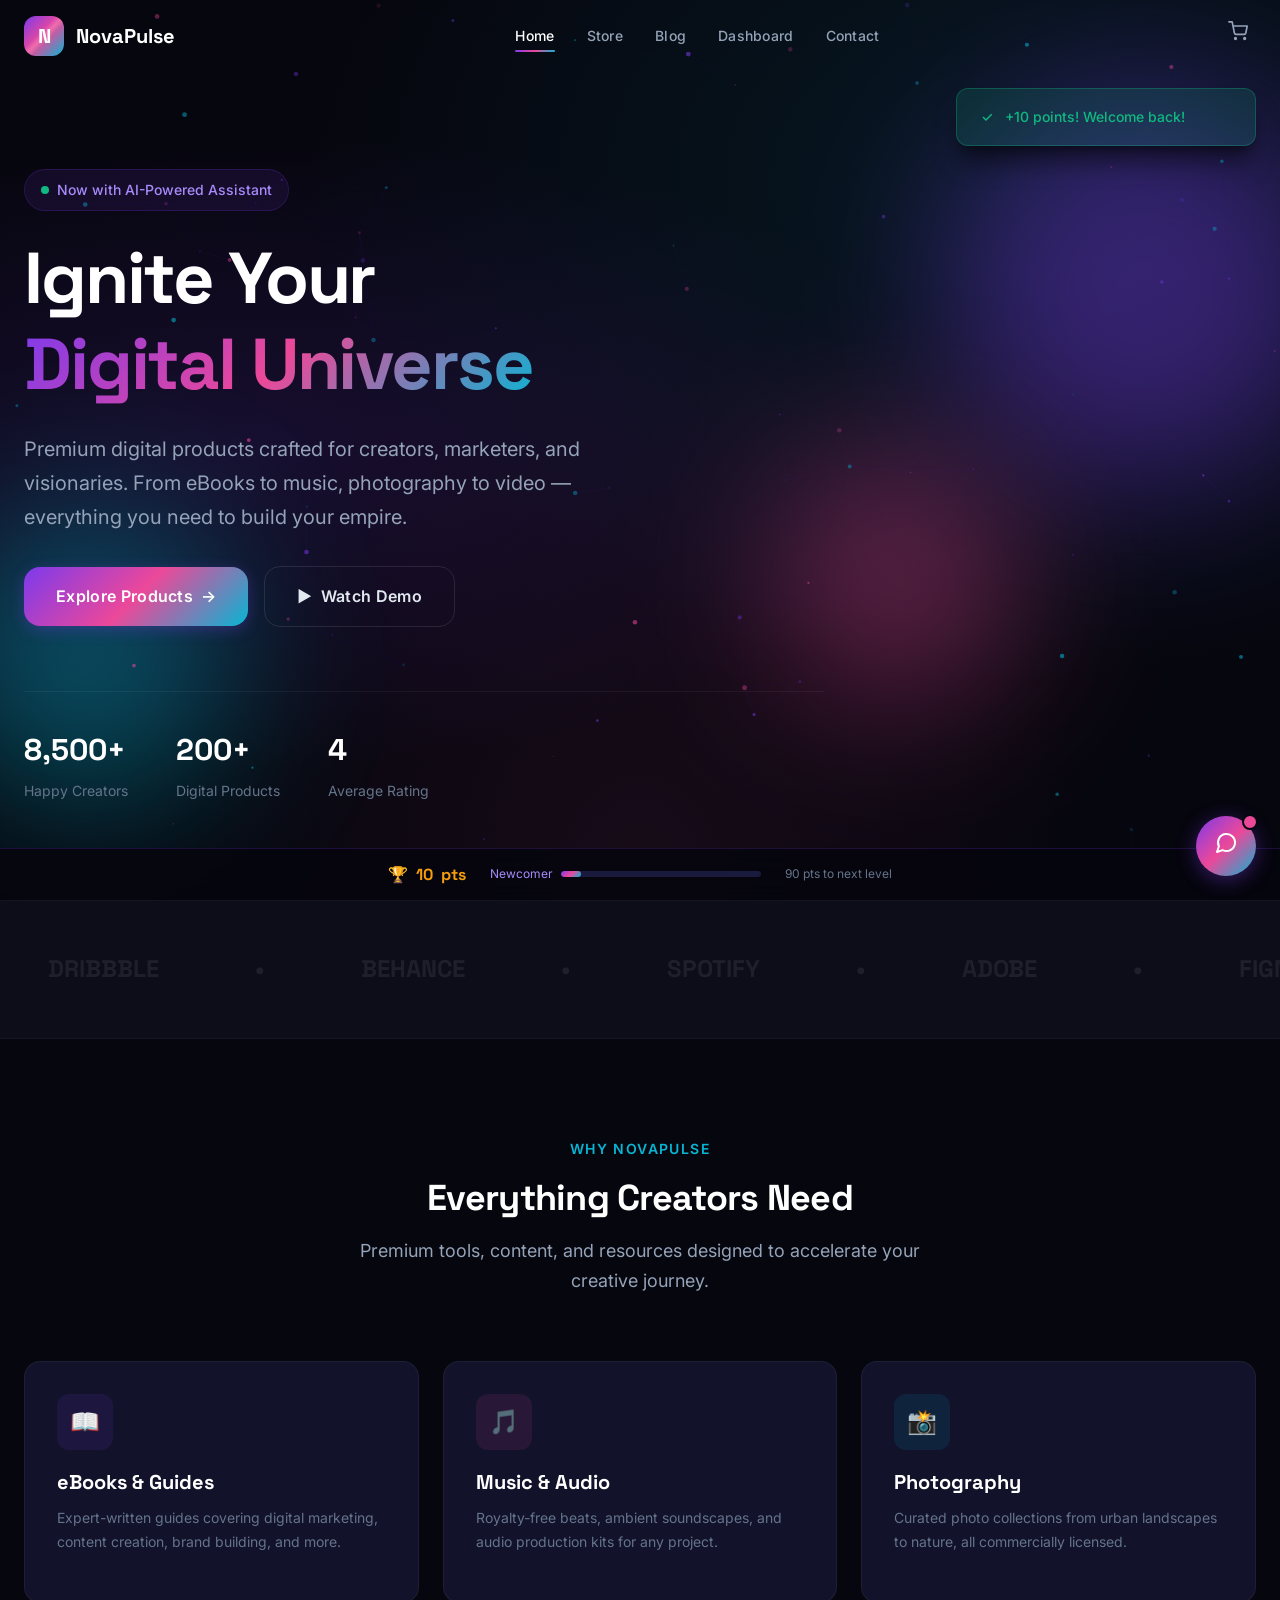
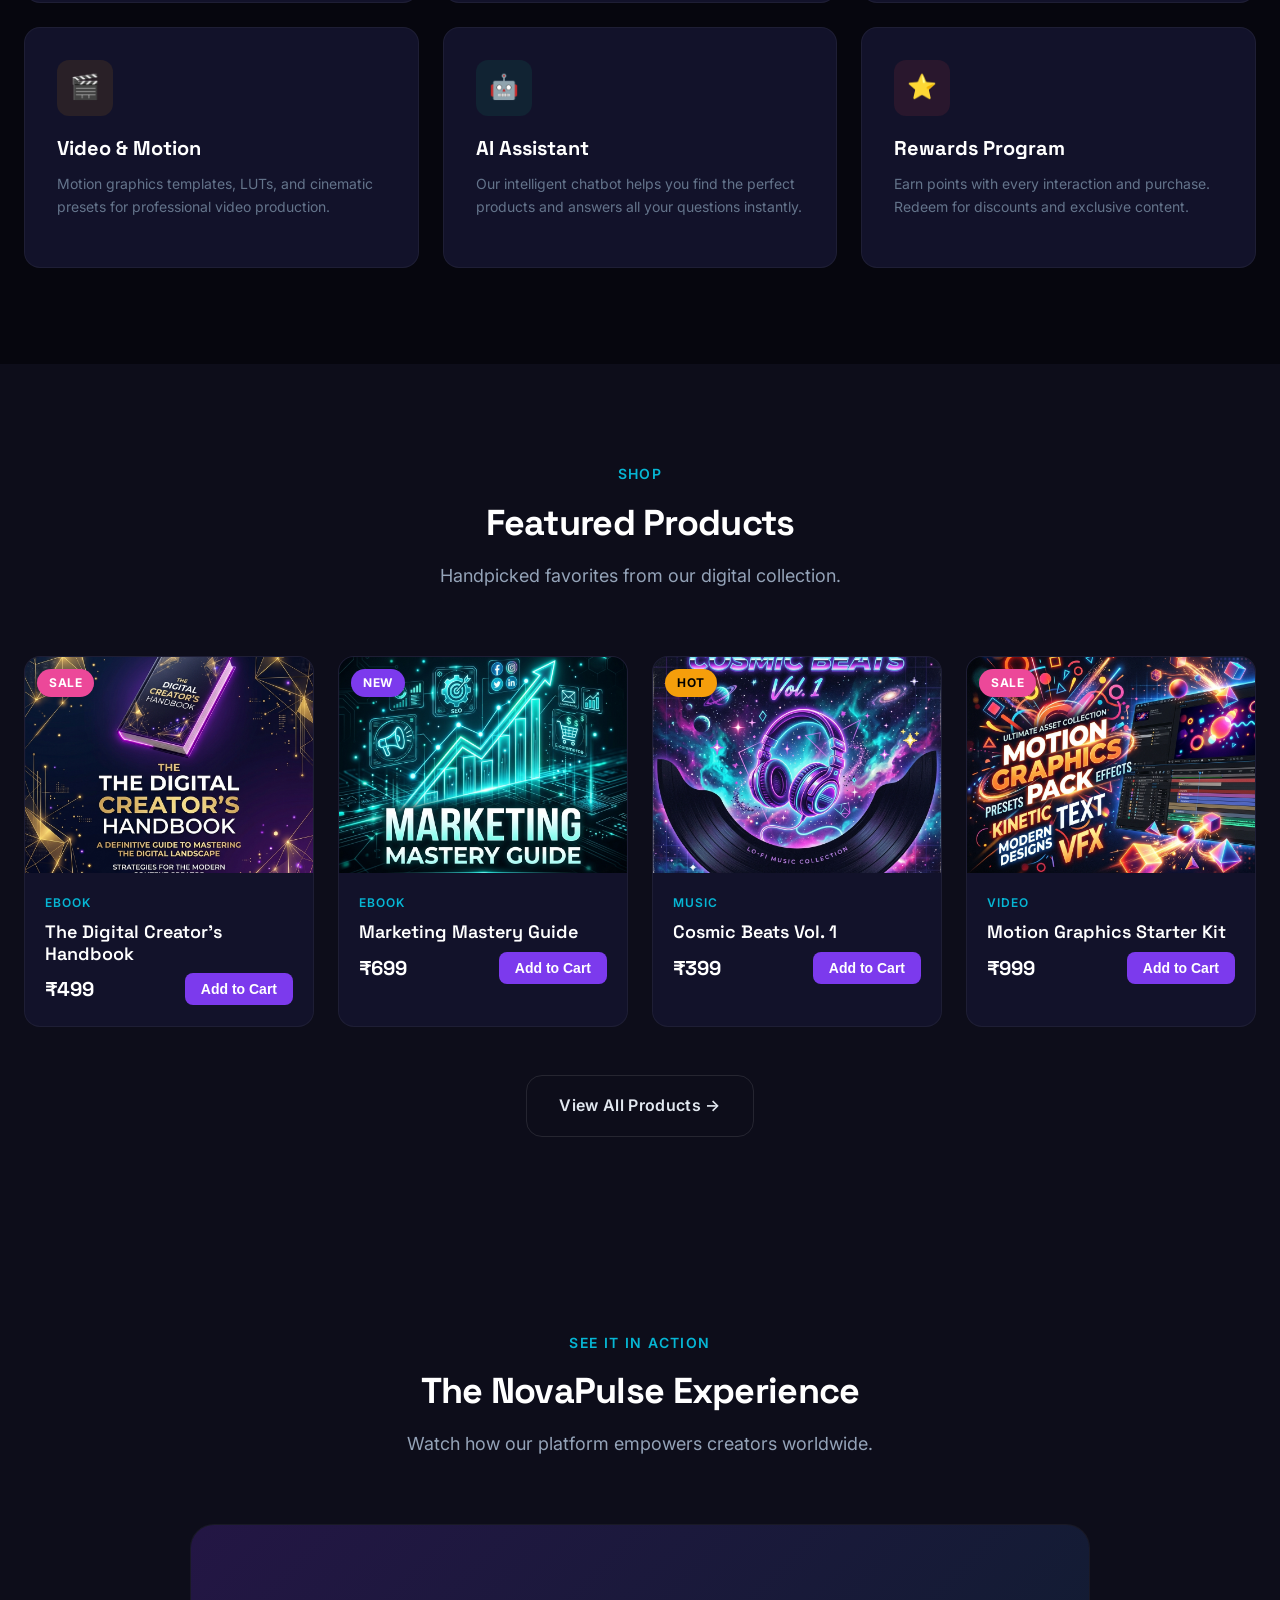
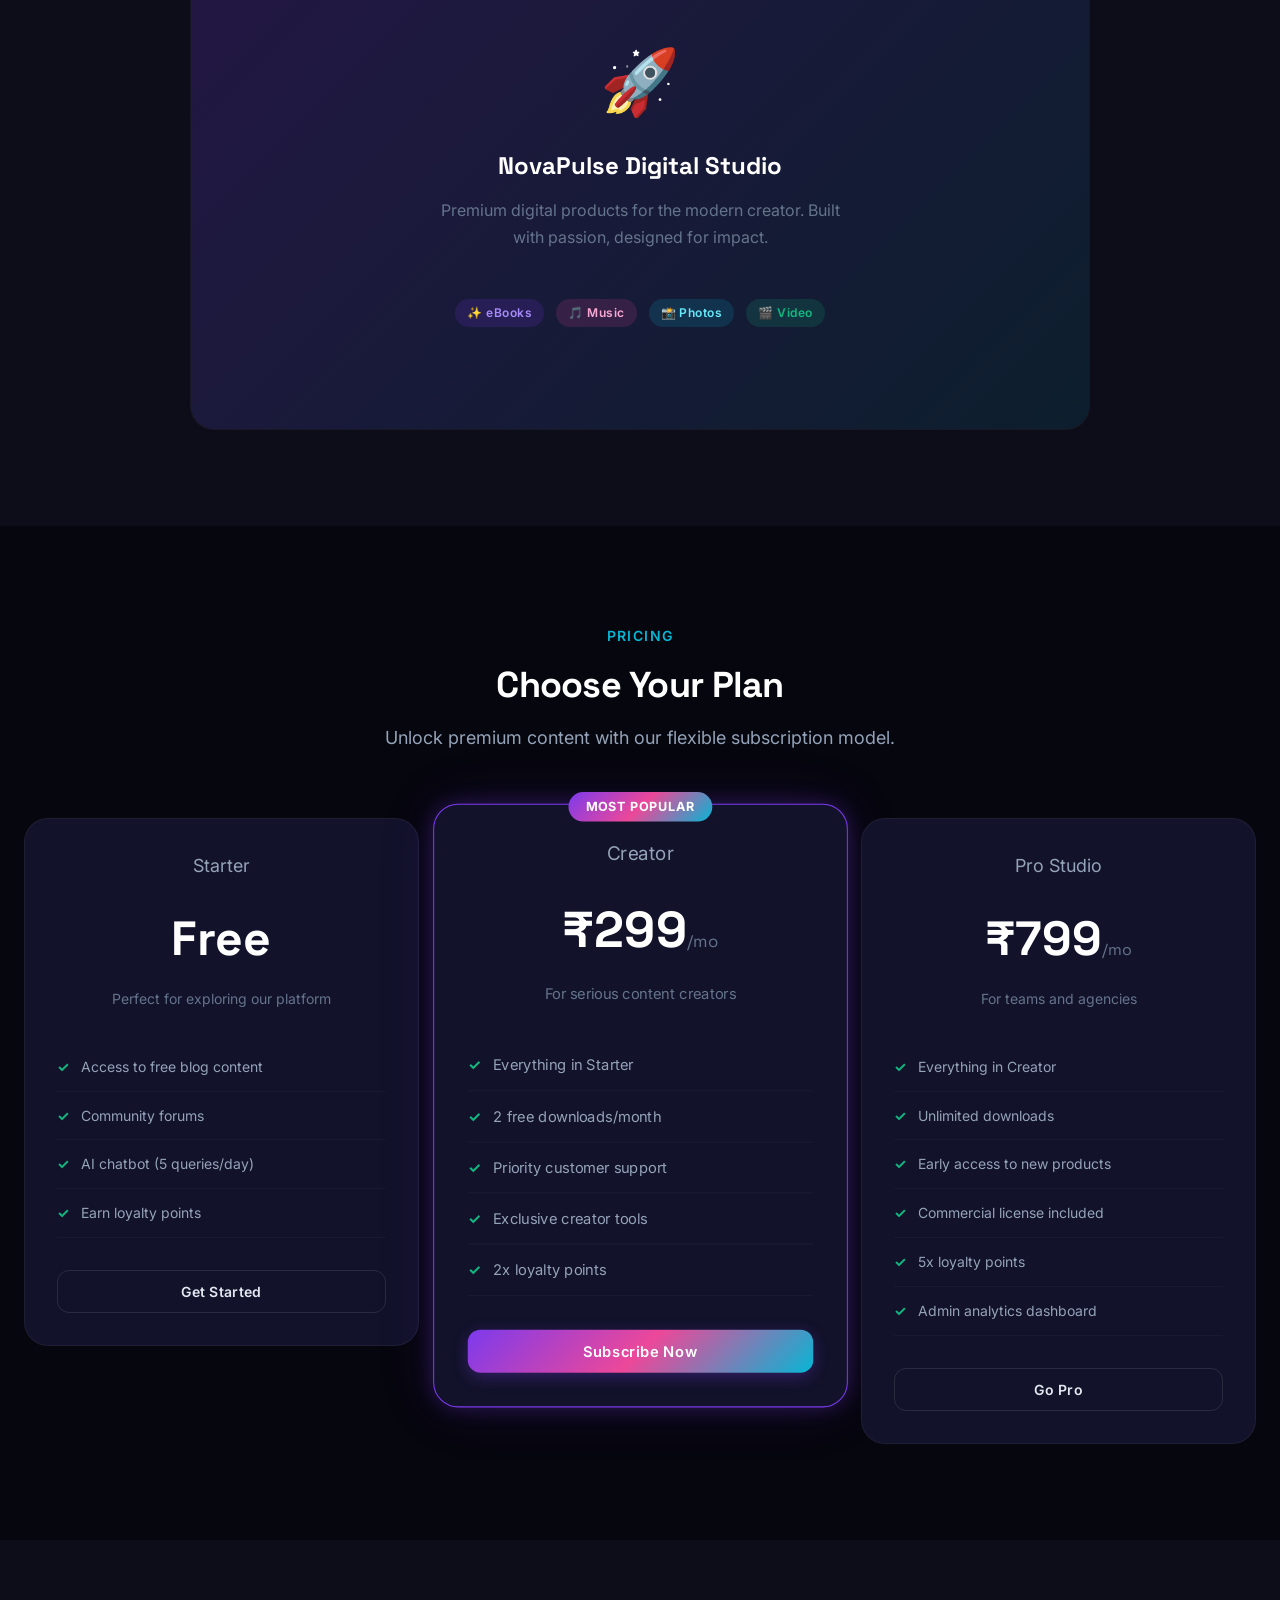
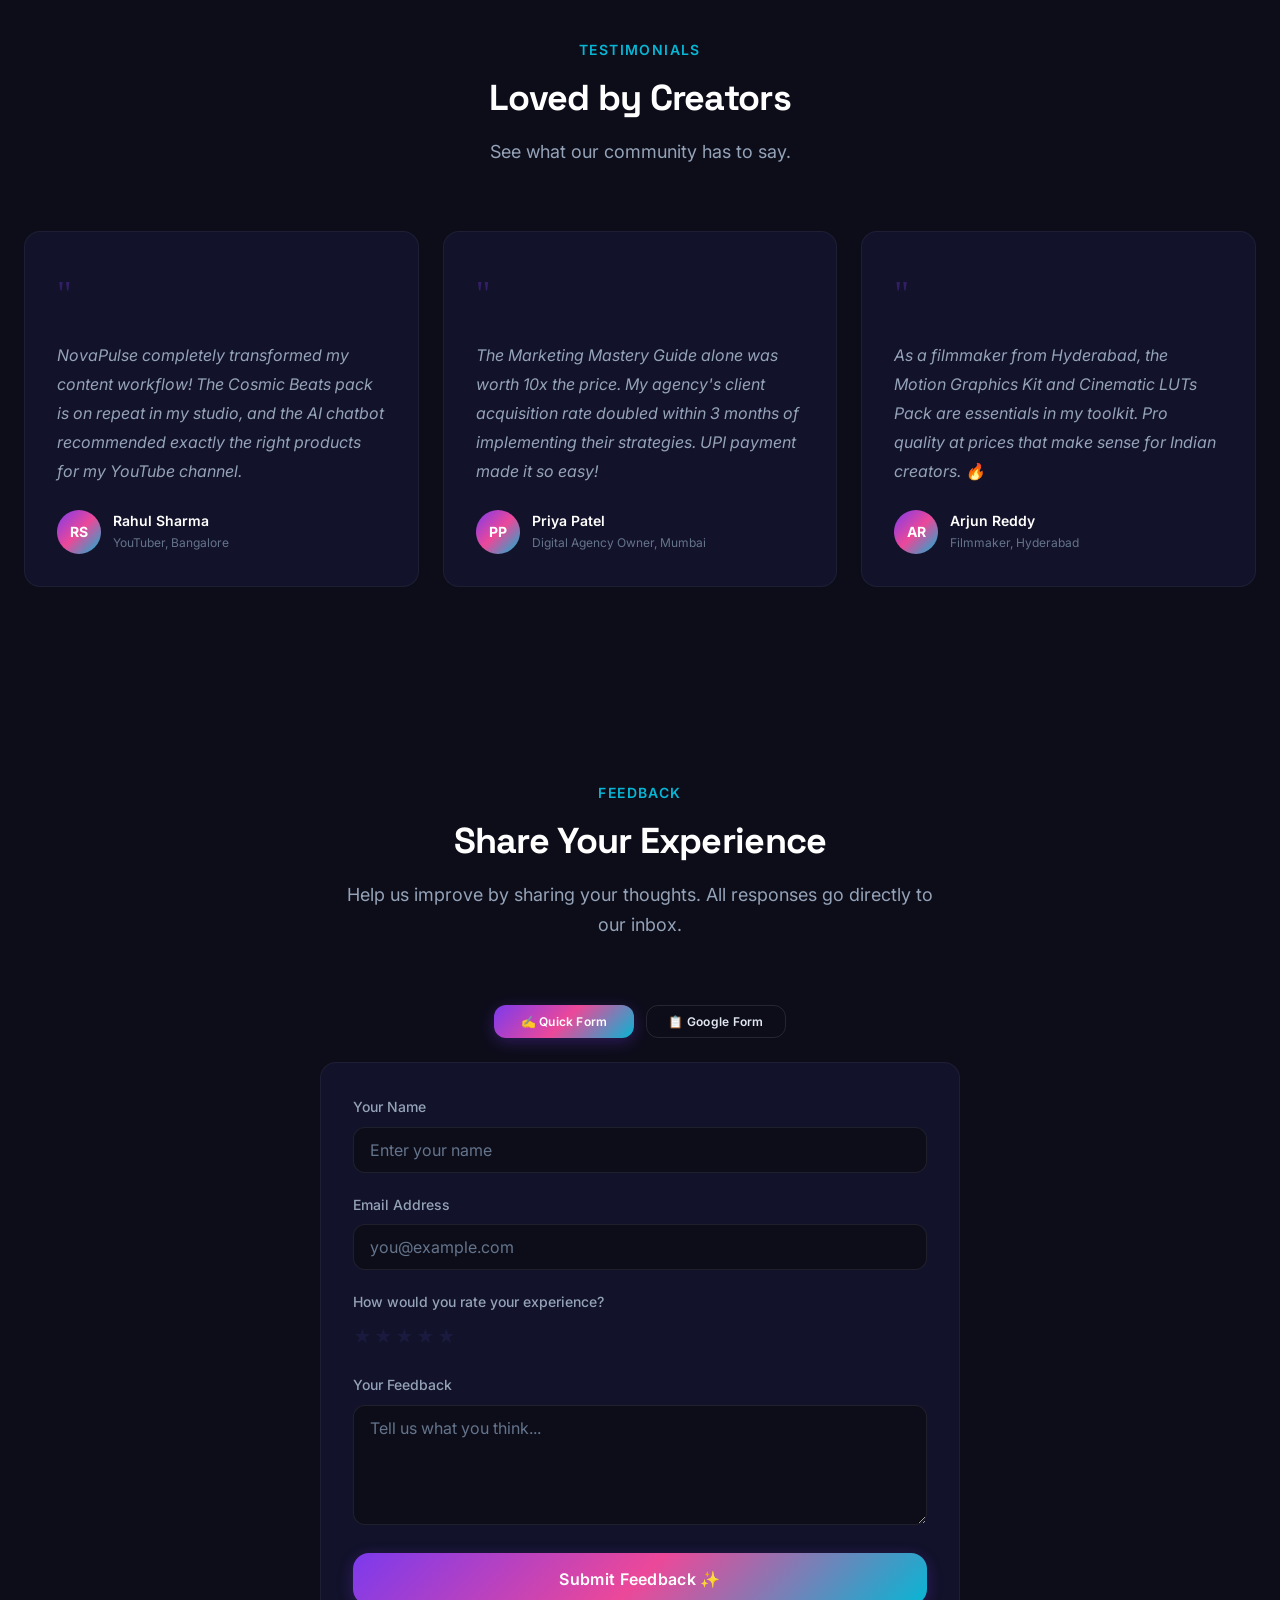
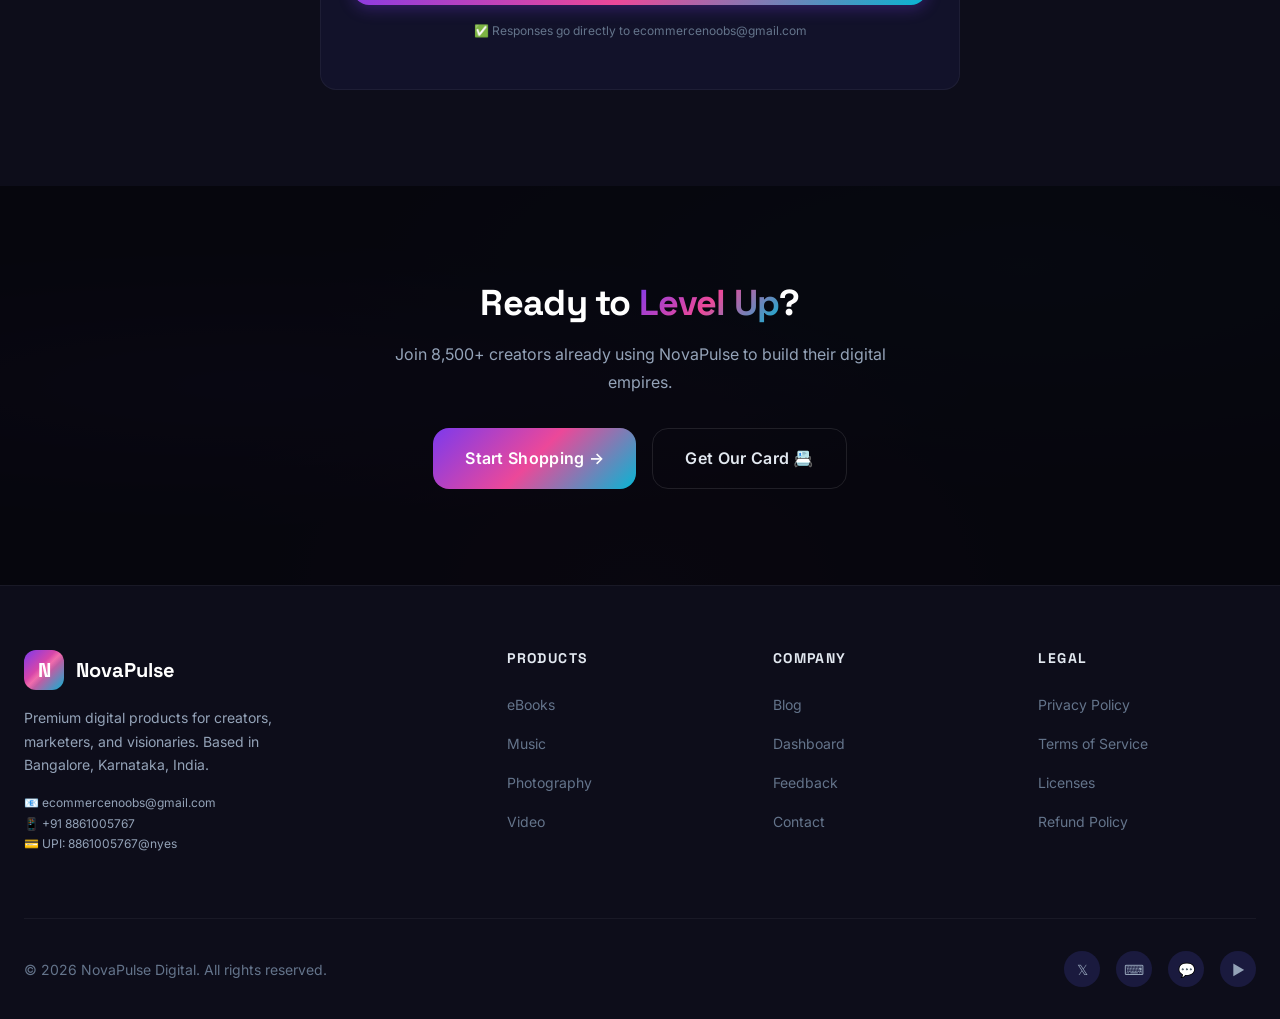
==== index.html @ aa4b1827 "Add files via upload" ====
<!DOCTYPE html>
<html lang="en">
<head>
  <meta charset="UTF-8">
  <meta name="viewport" content="width=device-width, initial-scale=1.0">
  <meta name="description" content="NovaPulse Digital Studio — Premium digital products for creators. eBooks, music, photography, and video content. Ignite Your Digital Universe.">
  <title>NovaPulse Digital | Ignite Your Digital Universe</title>

  <!-- Google Fonts -->
  <link rel="preconnect" href="https://fonts.googleapis.com">
  <link rel="preconnect" href="https://fonts.gstatic.com" crossorigin>
  <link href="https://fonts.googleapis.com/css2?family=Inter:wght@300;400;500;600;700;800&family=Space+Grotesk:wght@400;500;600;700&family=JetBrains+Mono:wght@400;500&display=swap" rel="stylesheet">

  <!-- Stylesheets -->
  <link rel="stylesheet" href="css/style.css">
  <link rel="stylesheet" href="css/animations.css">
  <link rel="stylesheet" href="css/components.css">
  <link rel="stylesheet" href="css/chatbot.css">

  <style>
    /* Page-specific styles */
    .promo-video-section {
      background: var(--color-bg-secondary);
    }

    .cta-section {
      text-align: center;
      background: var(--gradient-hero);
      position: relative;
      overflow: hidden;
    }

    .cta-section::before {
      content: '';
      position: absolute;
      inset: 0;
      background: var(--color-bg-primary);
      opacity: 0.85;
    }

    .cta-section .container {
      position: relative;
      z-index: 1;
    }

    .clients-marquee {
      padding: var(--space-12) 0;
      background: var(--color-bg-secondary);
      border-top: 1px solid rgba(255,255,255,0.03);
      border-bottom: 1px solid rgba(255,255,255,0.03);
    }

    .clients-marquee .marquee-item {
      padding: 0 var(--space-12);
      font-family: var(--font-heading);
      font-size: var(--text-2xl);
      font-weight: 700;
      color: rgba(255,255,255,0.08);
      white-space: nowrap;
    }

    .feedback-section {
      background: var(--color-bg-secondary);
    }

    .subscription-cards {
      display: grid;
      grid-template-columns: repeat(3, 1fr);
      gap: var(--space-6);
      align-items: start;
    }

    @media (max-width: 768px) {
      .subscription-cards {
        grid-template-columns: 1fr;
      }
      .pricing-card.featured {
        transform: none;
      }
    }
  </style>
</head>
<body>

  <!-- Page Loader -->
  <div class="page-loader">
    <div class="loader-spinner"></div>
    <div class="loader-text">NOVAPULSE</div>
  </div>

  <!-- Navigation -->
  <nav class="navbar" id="navbar">
    <div class="container">
      <a href="index.html" class="nav-brand">
        <div class="logo-icon">N</div>
        <span>NovaPulse</span>
      </a>

      <ul class="nav-links" id="nav-links">
        <li><a href="index.html" class="active">Home</a></li>
        <li><a href="store.html">Store</a></li>
        <li><a href="blog.html">Blog</a></li>
        <li><a href="dashboard.html">Dashboard</a></li>
        <li><a href="business-card.html">Contact</a></li>
      </ul>

      <div class="nav-actions">
        <div class="nav-cart" data-open-cart>
          <svg width="20" height="20" viewBox="0 0 24 24" fill="none" stroke="currentColor" stroke-width="2" stroke-linecap="round" stroke-linejoin="round"><circle cx="9" cy="21" r="1"/><circle cx="20" cy="21" r="1"/><path d="m1 1 4 0 2.68 13.39a2 2 0 0 0 2 1.61h9.72a2 2 0 0 0 2-1.61l1.6-8.39h-17"/></svg>
          <span class="cart-count" style="display:none;">0</span>
        </div>
        <div class="nav-toggle" id="nav-toggle">
          <span></span><span></span><span></span>
        </div>
      </div>
    </div>
  </nav>

  <!-- Hero Section -->
  <section class="hero" id="hero">
    <canvas class="hero-canvas" id="particles-canvas"></canvas>
    <div class="orb orb-1"></div>
    <div class="orb orb-2"></div>
    <div class="orb orb-3"></div>

    <div class="container">
      <div class="hero-content">
        <div class="hero-label reveal">
          <span class="pulse-dot"></span>
          Now with AI-Powered Assistant
        </div>

        <h1 class="reveal delay-1">
          Ignite Your<br>
          <span class="text-gradient" data-scramble>Digital Universe</span>
        </h1>

        <p class="reveal delay-2">
          Premium digital products crafted for creators, marketers, and visionaries. 
          From eBooks to music, photography to video — everything you need to build your empire.
        </p>

        <div class="hero-cta reveal delay-3">
          <a href="store.html" class="btn btn-primary btn-lg ripple-effect">
            Explore Products <span>→</span>
          </a>
          <a href="#promo-video" class="btn btn-secondary btn-lg">
            <span>▶</span> Watch Demo
          </a>
        </div>

        <div class="hero-stats reveal delay-4">
          <div class="hero-stat">
            <div class="stat-number"><span data-count="8500" data-suffix="+">0</span></div>
            <div class="stat-label">Happy Creators</div>
          </div>
          <div class="hero-stat">
            <div class="stat-number"><span data-count="200" data-suffix="+">0</span></div>
            <div class="stat-label">Digital Products</div>
          </div>
          <div class="hero-stat">
            <div class="stat-number"><span data-count="4.9">0</span></div>
            <div class="stat-label">Average Rating</div>
          </div>
        </div>
      </div>
    </div>
  </section>

  <!-- Clients Marquee -->
  <div class="clients-marquee">
    <div class="marquee">
      <div class="marquee-inner">
        <span class="marquee-item">DRIBBBLE</span>
        <span class="marquee-item">•</span>
        <span class="marquee-item">BEHANCE</span>
        <span class="marquee-item">•</span>
        <span class="marquee-item">SPOTIFY</span>
        <span class="marquee-item">•</span>
        <span class="marquee-item">ADOBE</span>
        <span class="marquee-item">•</span>
        <span class="marquee-item">FIGMA</span>
        <span class="marquee-item">•</span>
        <span class="marquee-item">CANVA</span>
        <span class="marquee-item">•</span>
        <span class="marquee-item">NOTION</span>
        <span class="marquee-item">•</span>
        <span class="marquee-item">DRIBBBLE</span>
        <span class="marquee-item">•</span>
        <span class="marquee-item">BEHANCE</span>
        <span class="marquee-item">•</span>
        <span class="marquee-item">SPOTIFY</span>
        <span class="marquee-item">•</span>
        <span class="marquee-item">ADOBE</span>
        <span class="marquee-item">•</span>
        <span class="marquee-item">FIGMA</span>
        <span class="marquee-item">•</span>
        <span class="marquee-item">CANVA</span>
        <span class="marquee-item">•</span>
        <span class="marquee-item">NOTION</span>
        <span class="marquee-item">•</span>
      </div>
    </div>
  </div>

  <!-- Features Section -->
  <section class="section" id="features">
    <div class="container">
      <div class="section-header">
        <span class="label reveal">Why NovaPulse</span>
        <h2 class="reveal delay-1">Everything Creators Need</h2>
        <p class="reveal delay-2">Premium tools, content, and resources designed to accelerate your creative journey.</p>
      </div>

      <div class="grid grid-3 stagger-list">
        <div class="feature-card tilt-card">
          <div class="feature-icon" style="background: rgba(124, 58, 237, 0.1); color: #a78bfa;">📖</div>
          <h3>eBooks & Guides</h3>
          <p>Expert-written guides covering digital marketing, content creation, brand building, and more.</p>
        </div>

        <div class="feature-card tilt-card">
          <div class="feature-icon" style="background: rgba(236, 72, 153, 0.1); color: #f9a8d4;">🎵</div>
          <h3>Music & Audio</h3>
          <p>Royalty-free beats, ambient soundscapes, and audio production kits for any project.</p>
        </div>

        <div class="feature-card tilt-card">
          <div class="feature-icon" style="background: rgba(6, 182, 212, 0.1); color: #67e8f9;">📸</div>
          <h3>Photography</h3>
          <p>Curated photo collections from urban landscapes to nature, all commercially licensed.</p>
        </div>

        <div class="feature-card tilt-card">
          <div class="feature-icon" style="background: rgba(245, 158, 11, 0.1); color: #fbbf24;">🎬</div>
          <h3>Video & Motion</h3>
          <p>Motion graphics templates, LUTs, and cinematic presets for professional video production.</p>
        </div>

        <div class="feature-card tilt-card">
          <div class="feature-icon" style="background: rgba(16, 185, 129, 0.1); color: #6ee7b7;">🤖</div>
          <h3>AI Assistant</h3>
          <p>Our intelligent chatbot helps you find the perfect products and answers all your questions instantly.</p>
        </div>

        <div class="feature-card tilt-card">
          <div class="feature-icon" style="background: rgba(239, 68, 68, 0.1); color: #fca5a5;">⭐</div>
          <h3>Rewards Program</h3>
          <p>Earn points with every interaction and purchase. Redeem for discounts and exclusive content.</p>
        </div>
      </div>
    </div>
  </section>

  <!-- Featured Products -->
  <section class="section" id="products" style="background: var(--color-bg-secondary);">
    <div class="container">
      <div class="section-header">
        <span class="label reveal">Shop</span>
        <h2 class="reveal delay-1">Featured Products</h2>
        <p class="reveal delay-2">Handpicked favorites from our digital collection.</p>
      </div>

      <div class="grid grid-4" id="featured-products">
        <!-- Populated by store.js -->
      </div>

      <div style="text-align: center; margin-top: var(--space-12);" class="reveal">
        <a href="store.html" class="btn btn-secondary btn-lg">View All Products →</a>
      </div>
    </div>
  </section>

  <!-- Promo Video Section -->
  <section class="section promo-video-section" id="promo-video">
    <div class="container">
      <div class="section-header">
        <span class="label reveal">See It In Action</span>
        <h2 class="reveal delay-1">The NovaPulse Experience</h2>
        <p class="reveal delay-2">Watch how our platform empowers creators worldwide.</p>
      </div>

      <div class="video-wrapper reveal-scale" style="max-width: 900px; margin: 0 auto;">
        <div style="width:100%;height:100%;background:linear-gradient(135deg, rgba(124,58,237,0.2), rgba(6,182,212,0.1));display:flex;align-items:center;justify-content:center;flex-direction:column;gap:var(--space-4);">
          <div style="font-size:4rem;">🚀</div>
          <h3 style="font-size:var(--text-2xl);">NovaPulse Digital Studio</h3>
          <p style="color:var(--color-text-muted);max-width:400px;text-align:center;">Premium digital products for the modern creator. Built with passion, designed for impact.</p>
          <div style="display:flex;gap:var(--space-3);margin-top:var(--space-4);">
            <span class="badge badge-primary">✨ eBooks</span>
            <span class="badge badge-accent">🎵 Music</span>
            <span class="badge badge-secondary">📸 Photos</span>
            <span class="badge badge-success">🎬 Video</span>
          </div>
        </div>
      </div>
    </div>
  </section>

  <!-- Subscription Plans -->
  <section class="section" id="pricing">
    <div class="container">
      <div class="section-header">
        <span class="label reveal">Pricing</span>
        <h2 class="reveal delay-1">Choose Your Plan</h2>
        <p class="reveal delay-2">Unlock premium content with our flexible subscription model.</p>
      </div>

      <div class="subscription-cards">
        <div class="pricing-card reveal">
          <div class="plan-name">Starter</div>
          <div class="plan-price">Free</div>
          <div class="plan-desc">Perfect for exploring our platform</div>
          <ul class="plan-features">
            <li><span class="check">✓</span> Access to free blog content</li>
            <li><span class="check">✓</span> Community forums</li>
            <li><span class="check">✓</span> AI chatbot (5 queries/day)</li>
            <li><span class="check">✓</span> Earn loyalty points</li>
          </ul>
          <button class="btn btn-secondary" style="width: 100%;" onclick="showToast('Welcome to Starter!', 'success')">Get Started</button>
        </div>

        <div class="pricing-card featured reveal delay-1">
          <div class="plan-name">Creator</div>
          <div class="plan-price">₹299<span>/mo</span></div>
          <div class="plan-desc">For serious content creators</div>
          <ul class="plan-features">
            <li><span class="check">✓</span> Everything in Starter</li>
            <li><span class="check">✓</span> 2 free downloads/month</li>
            <li><span class="check">✓</span> Priority customer support</li>
            <li><span class="check">✓</span> Exclusive creator tools</li>
            <li><span class="check">✓</span> 2x loyalty points</li>
          </ul>
          <button class="btn btn-primary ripple-effect" style="width: 100%;" onclick="showToast('Creator plan activated! 🎉', 'success')">Subscribe Now</button>
        </div>

        <div class="pricing-card reveal delay-2">
          <div class="plan-name">Pro Studio</div>
          <div class="plan-price">₹799<span>/mo</span></div>
          <div class="plan-desc">For teams and agencies</div>
          <ul class="plan-features">
            <li><span class="check">✓</span> Everything in Creator</li>
            <li><span class="check">✓</span> Unlimited downloads</li>
            <li><span class="check">✓</span> Early access to new products</li>
            <li><span class="check">✓</span> Commercial license included</li>
            <li><span class="check">✓</span> 5x loyalty points</li>
            <li><span class="check">✓</span> Admin analytics dashboard</li>
          </ul>
          <button class="btn btn-secondary" style="width: 100%;" onclick="showToast('Pro Studio activated! 🚀', 'success')">Go Pro</button>
        </div>
      </div>
    </div>
  </section>

  <!-- Testimonials -->
  <section class="section" style="background: var(--color-bg-secondary);">
    <div class="container">
      <div class="section-header">
        <span class="label reveal">Testimonials</span>
        <h2 class="reveal delay-1">Loved by Creators</h2>
        <p class="reveal delay-2">See what our community has to say.</p>
      </div>

      <div class="grid grid-3 stagger-list">
        <div class="testimonial-card">
          <div class="quote-icon">"</div>
          <p class="testimonial-text">NovaPulse completely transformed my content workflow! The Cosmic Beats pack is on repeat in my studio, and the AI chatbot recommended exactly the right products for my YouTube channel.</p>
          <div class="testimonial-author">
            <div class="author-avatar">RS</div>
            <div>
              <div class="author-name">Rahul Sharma</div>
              <div class="author-role">YouTuber, Bangalore</div>
            </div>
          </div>
        </div>

        <div class="testimonial-card">
          <div class="quote-icon">"</div>
          <p class="testimonial-text">The Marketing Mastery Guide alone was worth 10x the price. My agency's client acquisition rate doubled within 3 months of implementing their strategies. UPI payment made it so easy!</p>
          <div class="testimonial-author">
            <div class="author-avatar">PP</div>
            <div>
              <div class="author-name">Priya Patel</div>
              <div class="author-role">Digital Agency Owner, Mumbai</div>
            </div>
          </div>
        </div>

        <div class="testimonial-card">
          <div class="quote-icon">"</div>
          <p class="testimonial-text">As a filmmaker from Hyderabad, the Motion Graphics Kit and Cinematic LUTs Pack are essentials in my toolkit. Pro quality at prices that make sense for Indian creators. 🔥</p>
          <div class="testimonial-author">
            <div class="author-avatar">AR</div>
            <div>
              <div class="author-name">Arjun Reddy</div>
              <div class="author-role">Filmmaker, Hyderabad</div>
            </div>
          </div>
        </div>
      </div>
    </div>
  </section>

  <!-- Customer Feedback Section -->
  <section class="section feedback-section" id="feedback">
    <div class="container container-narrow">
      <div class="section-header">
        <span class="label reveal">Feedback</span>
        <h2 class="reveal delay-1">Share Your Experience</h2>
        <p class="reveal delay-2">Help us improve by sharing your thoughts. All responses go directly to our inbox.</p>
      </div>

      <!-- Tab Switcher -->
      <div class="reveal" style="display:flex;justify-content:center;gap:var(--space-3);margin-bottom:var(--space-6);">
        <button class="btn btn-primary btn-sm" id="tab-native" onclick="switchFeedbackTab('native')" style="min-width:140px;">✍️ Quick Form</button>
        <button class="btn btn-secondary btn-sm" id="tab-google" onclick="switchFeedbackTab('google')" style="min-width:140px;">📋 Google Form</button>
      </div>

      <!-- Tab 1: Native Form (sends to email via FormSubmit.co) -->
      <div id="feedback-native" class="card reveal" style="padding: var(--space-8); max-width: 640px; margin: 0 auto;">
        <form action="https://formsubmit.co/ecommercenoobs@gmail.com" method="POST" id="feedback-form" onsubmit="handleFeedback(event)">
          <input type="hidden" name="_subject" value="New NovaPulse Feedback">
          <input type="hidden" name="_captcha" value="false">
          <input type="hidden" name="_template" value="table">
          <input type="text" name="_honey" style="display:none">

          <div class="form-group">
            <label>Your Name</label>
            <input type="text" class="input" name="Name" placeholder="Enter your name" required id="feedback-name">
          </div>
          <div class="form-group">
            <label>Email Address</label>
            <input type="email" class="input" name="Email" placeholder="you@example.com" required id="feedback-email">
          </div>
          <div class="form-group">
            <label>How would you rate your experience?</label>
            <div class="star-rating" id="rating-stars">
              <span class="star" data-rating="1">★</span>
              <span class="star" data-rating="2">★</span>
              <span class="star" data-rating="3">★</span>
              <span class="star" data-rating="4">★</span>
              <span class="star" data-rating="5">★</span>
            </div>
            <input type="hidden" name="Rating" id="rating-value" value="Not rated">
          </div>
          <div class="form-group">
            <label>Your Feedback</label>
            <textarea class="input" name="Message" placeholder="Tell us what you think..." rows="4" required id="feedback-message"></textarea>
          </div>
          <button type="submit" class="btn btn-primary btn-lg ripple-effect" style="width: 100%;">
            Submit Feedback ✨
          </button>
        </form>
        <p style="text-align:center;margin-top:var(--space-4);font-size:var(--text-xs);color:var(--color-text-muted);">
          ✅ Responses go directly to ecommercenoobs@gmail.com
        </p>
      </div>

      <!-- Tab 2: Embedded Google Form -->
      <div id="feedback-google" class="card reveal" style="padding: var(--space-6); max-width: 700px; margin: 0 auto; display: none;">
        <div style="text-align:center;margin-bottom:var(--space-4);">
          <span class="badge badge-primary" style="margin-bottom:var(--space-3);">Google Form</span>
          <p style="font-size:var(--text-sm);color:var(--color-text-muted);">Fill out the form below — powered by Google Forms.</p>
        </div>
        <div style="position:relative;overflow:hidden;border-radius:var(--radius-lg);background:rgba(255,255,255,0.02);min-height:500px;">
          <iframe
            id="google-form-iframe"
            src="https://docs.google.com/forms/d/e/1FAIpQLSfulwxX71Z9Hz5ZtuwdNZ0SS53FRBRdZXnY_Tz_aiydTeN84Q/viewform?embedded=true"
            width="100%"
            height="700"
            frameborder="0"
            marginheight="0"
            marginwidth="0"
            style="border:none;border-radius:var(--radius-lg);"
          >Loading Google Form...</iframe>
        </div>
        <div style="text-align:center;margin-top:var(--space-4);">
          <p style="font-size:var(--text-xs);color:var(--color-text-muted);">
            Having trouble viewing? <a href="https://docs.google.com/forms/d/e/1FAIpQLSfulwxX71Z9Hz5ZtuwdNZ0SS53FRBRdZXnY_Tz_aiydTeN84Q/viewform" target="_blank" style="color:var(--color-secondary);">Open form in new tab →</a>
          </p>
        </div>
      </div>

    </div>
  </section>

  <!-- CTA Section -->
  <section class="section cta-section">
    <div class="container" style="text-align:center;">
      <h2 class="reveal" style="margin-bottom: var(--space-4);">Ready to <span class="text-gradient">Level Up</span>?</h2>
      <p class="reveal delay-1" style="max-width: 500px; margin: 0 auto var(--space-8);">
        Join 8,500+ creators already using NovaPulse to build their digital empires.
      </p>
      <div class="reveal delay-2" style="display: flex; gap: var(--space-4); justify-content: center; flex-wrap: wrap;">
        <a href="store.html" class="btn btn-glow btn-lg ripple-effect">Start Shopping →</a>
        <a href="business-card.html" class="btn btn-secondary btn-lg">Get Our Card 📇</a>
      </div>
    </div>
  </section>

  <!-- Footer -->
  <footer class="footer">
    <div class="container">
      <div class="footer-grid">
        <div class="footer-brand">
          <div class="nav-brand">
            <div class="logo-icon">N</div>
            <span>NovaPulse</span>
          </div>
          <p>Premium digital products for creators, marketers, and visionaries. Based in Bangalore, Karnataka, India.</p>
          <p style="font-size:var(--text-xs);margin-top:var(--space-2);">
            📧 ecommercenoobs@gmail.com<br>
            📱 +91 8861005767<br>
            💳 UPI: 8861005767@nyes
          </p>
        </div>

        <div class="footer-col">
          <h4>Products</h4>
          <ul>
            <li><a href="store.html">eBooks</a></li>
            <li><a href="store.html">Music</a></li>
            <li><a href="store.html">Photography</a></li>
            <li><a href="store.html">Video</a></li>
          </ul>
        </div>

        <div class="footer-col">
          <h4>Company</h4>
          <ul>
            <li><a href="blog.html">Blog</a></li>
            <li><a href="dashboard.html">Dashboard</a></li>
            <li><a href="#feedback">Feedback</a></li>
            <li><a href="business-card.html">Contact</a></li>
          </ul>
        </div>

        <div class="footer-col">
          <h4>Legal</h4>
          <ul>
            <li><a href="#">Privacy Policy</a></li>
            <li><a href="#">Terms of Service</a></li>
            <li><a href="#">Licenses</a></li>
            <li><a href="#">Refund Policy</a></li>
          </ul>
        </div>
      </div>

      <div class="footer-bottom">
        <span>© 2026 NovaPulse Digital. All rights reserved.</span>
        <div class="footer-social">
          <a href="#" title="Twitter">𝕏</a>
          <a href="#" title="GitHub">⌨</a>
          <a href="#" title="Discord">💬</a>
          <a href="#" title="YouTube">▶</a>
        </div>
      </div>
    </div>
  </footer>

  <!-- Gamification Rewards Bar -->
  <div class="rewards-bar" id="rewards-bar">
    <div class="points">
      <span>🏆</span>
      <span class="points-value">0</span> pts
    </div>
    <div style="display:flex;align-items:center;gap:var(--space-2);">
      <span style="font-size:var(--text-xs);color:var(--color-primary-light);" class="level-name">Newcomer</span>
      <div class="progress-bar">
        <div class="progress-fill" style="width: 0%;"></div>
      </div>
    </div>
    <span class="next-reward" style="font-size:var(--text-xs);color:var(--color-text-muted);">100 pts to next level</span>
  </div>

  <!-- Scripts -->
  <script src="js/main.js"></script>
  <script src="js/store.js"></script>
  <script src="js/chatbot.js"></script>

  <script>
    // Star rating interaction
    let selectedRating = 0;
    document.querySelectorAll('#rating-stars .star').forEach(star => {
      star.addEventListener('click', () => {
        selectedRating = parseInt(star.dataset.rating);
        document.querySelectorAll('#rating-stars .star').forEach((s, i) => {
          s.classList.toggle('filled', i < selectedRating);
        });
        // Sync hidden field
        const ratingInput = document.getElementById('rating-value');
        if (ratingInput) ratingInput.value = selectedRating + ' / 5 stars';
      });
      star.addEventListener('mouseenter', () => {
        const rating = parseInt(star.dataset.rating);
        document.querySelectorAll('#rating-stars .star').forEach((s, i) => {
          s.classList.toggle('filled', i < rating);
        });
      });
    });
    document.getElementById('rating-stars')?.addEventListener('mouseleave', () => {
      document.querySelectorAll('#rating-stars .star').forEach((s, i) => {
        s.classList.toggle('filled', i < selectedRating);
      });
    });

    // Feedback form handler — submits via FormSubmit.co AND shows toast
    function handleFeedback(e) {
      e.preventDefault();
      const form = e.target;
      const name = document.getElementById('feedback-name').value;
      const formData = new FormData(form);

      // Submit to FormSubmit.co in the background
      fetch(form.action, {
        method: 'POST',
        body: formData,
        headers: { 'Accept': 'application/json' }
      }).then(res => {
        if (res.ok) {
          console.log('Feedback sent to email successfully');
        }
      }).catch(err => console.log('FormSubmit fallback:', err));

      // Show instant toast
      showToast(`Thank you ${name}! Your feedback has been submitted. ⭐`, 'success');
      if (window.GamificationSystem) {
        GamificationSystem.addPoints(25, 'Submitted feedback!');
      }
      form.reset();
      selectedRating = 0;
      const ratingInput = document.getElementById('rating-value');
      if (ratingInput) ratingInput.value = 'Not rated';
    }

    // Tab switcher for feedback forms
    function switchFeedbackTab(tab) {
      const nativeTab = document.getElementById('feedback-native');
      const googleTab = document.getElementById('feedback-google');
      const btnNative = document.getElementById('tab-native');
      const btnGoogle = document.getElementById('tab-google');

      if (tab === 'native') {
        nativeTab.style.display = 'block';
        googleTab.style.display = 'none';
        btnNative.classList.replace('btn-secondary', 'btn-primary');
        btnGoogle.classList.replace('btn-primary', 'btn-secondary');
      } else {
        nativeTab.style.display = 'none';
        googleTab.style.display = 'block';
        btnGoogle.classList.replace('btn-secondary', 'btn-primary');
        btnNative.classList.replace('btn-primary', 'btn-secondary');
      }
    }
  </script>
</body>
</html>
---- css/style.css ----
/* ============================================
   NovaPulse Digital Studio — Design System
   ============================================ */

/* ---------- CSS Custom Properties ---------- */
:root {
  /* Brand Colors */
  --color-bg-primary: #06060e;
  --color-bg-secondary: #0d0d1a;
  --color-bg-surface: #12122a;
  --color-bg-elevated: #1a1a3e;
  --color-bg-glass: rgba(18, 18, 42, 0.65);

  /* Accent Palette */
  --color-primary: #7c3aed;
  --color-primary-light: #a78bfa;
  --color-primary-dark: #5b21b6;
  --color-secondary: #06b6d4;
  --color-secondary-light: #67e8f9;
  --color-accent: #ec4899;
  --color-accent-light: #f9a8d4;
  --color-success: #10b981;
  --color-warning: #f59e0b;
  --color-danger: #ef4444;

  /* Gradient Presets */
  --gradient-primary: linear-gradient(135deg, #7c3aed 0%, #ec4899 50%, #06b6d4 100%);
  --gradient-surface: linear-gradient(180deg, #12122a 0%, #06060e 100%);
  --gradient-glow: linear-gradient(135deg, #7c3aed 0%, #06b6d4 100%);
  --gradient-hero: radial-gradient(ellipse at 20% 50%, rgba(124, 58, 237, 0.15) 0%, transparent 50%),
                   radial-gradient(ellipse at 80% 20%, rgba(6, 182, 212, 0.1) 0%, transparent 50%),
                   radial-gradient(ellipse at 50% 100%, rgba(236, 72, 153, 0.08) 0%, transparent 50%);

  /* Text Colors */
  --color-text-primary: #e2e8f0;
  --color-text-secondary: #94a3b8;
  --color-text-muted: #64748b;
  --color-text-accent: #a78bfa;

  /* Typography */
  --font-heading: 'Space Grotesk', sans-serif;
  --font-body: 'Inter', sans-serif;
  --font-mono: 'JetBrains Mono', monospace;

  --text-xs: 0.75rem;
  --text-sm: 0.875rem;
  --text-base: 1rem;
  --text-lg: 1.125rem;
  --text-xl: 1.25rem;
  --text-2xl: 1.5rem;
  --text-3xl: 1.875rem;
  --text-4xl: 2.25rem;
  --text-5xl: 3rem;
  --text-6xl: 3.75rem;
  --text-7xl: 4.5rem;

  /* Spacing */
  --space-1: 0.25rem;
  --space-2: 0.5rem;
  --space-3: 0.75rem;
  --space-4: 1rem;
  --space-5: 1.25rem;
  --space-6: 1.5rem;
  --space-8: 2rem;
  --space-10: 2.5rem;
  --space-12: 3rem;
  --space-16: 4rem;
  --space-20: 5rem;
  --space-24: 6rem;
  --space-32: 8rem;

  /* Border Radius */
  --radius-sm: 0.375rem;
  --radius-md: 0.5rem;
  --radius-lg: 0.75rem;
  --radius-xl: 1rem;
  --radius-2xl: 1.5rem;
  --radius-full: 9999px;

  /* Shadows */
  --shadow-sm: 0 1px 3px rgba(0, 0, 0, 0.4);
  --shadow-md: 0 4px 6px -1px rgba(0, 0, 0, 0.4), 0 2px 4px -2px rgba(0, 0, 0, 0.3);
  --shadow-lg: 0 10px 15px -3px rgba(0, 0, 0, 0.5), 0 4px 6px -4px rgba(0, 0, 0, 0.4);
  --shadow-xl: 0 20px 25px -5px rgba(0, 0, 0, 0.5), 0 8px 10px -6px rgba(0, 0, 0, 0.4);
  --shadow-glow-primary: 0 0 20px rgba(124, 58, 237, 0.3), 0 0 60px rgba(124, 58, 237, 0.1);
  --shadow-glow-secondary: 0 0 20px rgba(6, 182, 212, 0.3), 0 0 60px rgba(6, 182, 212, 0.1);
  --shadow-glow-accent: 0 0 20px rgba(236, 72, 153, 0.3), 0 0 60px rgba(236, 72, 153, 0.1);

  /* Transitions */
  --transition-fast: 150ms cubic-bezier(0.4, 0, 0.2, 1);
  --transition-base: 300ms cubic-bezier(0.4, 0, 0.2, 1);
  --transition-slow: 500ms cubic-bezier(0.4, 0, 0.2, 1);
  --transition-spring: 500ms cubic-bezier(0.34, 1.56, 0.64, 1);

  /* Z-index layers */
  --z-base: 1;
  --z-dropdown: 100;
  --z-sticky: 200;
  --z-overlay: 300;
  --z-modal: 400;
  --z-chatbot: 500;
  --z-toast: 600;
  --z-loader: 9999;

  /* Layout */
  --container-max: 1280px;
  --container-narrow: 960px;
  --nav-height: 72px;
}

/* ---------- Reset & Base ---------- */
*,
*::before,
*::after {
  margin: 0;
  padding: 0;
  box-sizing: border-box;
}

html {
  scroll-behavior: smooth;
  -webkit-font-smoothing: antialiased;
  -moz-osx-font-smoothing: grayscale;
  font-size: 16px;
  scrollbar-width: thin;
  scrollbar-color: var(--color-primary) var(--color-bg-secondary);
}

body {
  font-family: var(--font-body);
  background-color: var(--color-bg-primary);
  color: var(--color-text-primary);
  line-height: 1.7;
  overflow-x: hidden;
  min-height: 100vh;
}

/* Custom Scrollbar */
::-webkit-scrollbar {
  width: 8px;
}
::-webkit-scrollbar-track {
  background: var(--color-bg-secondary);
}
::-webkit-scrollbar-thumb {
  background: var(--color-primary);
  border-radius: var(--radius-full);
}
::-webkit-scrollbar-thumb:hover {
  background: var(--color-primary-light);
}

/* Selection */
::selection {
  background: rgba(124, 58, 237, 0.4);
  color: #fff;
}

/* ---------- Typography ---------- */
h1, h2, h3, h4, h5, h6 {
  font-family: var(--font-heading);
  font-weight: 700;
  line-height: 1.2;
  color: #fff;
}

h1 { font-size: var(--text-6xl); letter-spacing: -0.03em; }
h2 { font-size: var(--text-4xl); letter-spacing: -0.02em; }
h3 { font-size: var(--text-2xl); }
h4 { font-size: var(--text-xl); }
h5 { font-size: var(--text-lg); }
h6 { font-size: var(--text-base); }

p {
  color: var(--color-text-secondary);
  margin-bottom: var(--space-4);
}

a {
  color: var(--color-primary-light);
  text-decoration: none;
  transition: color var(--transition-fast);
}
a:hover {
  color: var(--color-secondary-light);
}

/* ---------- Utility Classes ---------- */
.container {
  width: 100%;
  max-width: var(--container-max);
  margin: 0 auto;
  padding: 0 var(--space-6);
}

.container-narrow {
  max-width: var(--container-narrow);
}

.text-gradient {
  background: var(--gradient-primary);
  -webkit-background-clip: text;
  -webkit-text-fill-color: transparent;
  background-clip: text;
}

.text-glow {
  text-shadow: 0 0 20px rgba(124, 58, 237, 0.5), 0 0 40px rgba(124, 58, 237, 0.2);
}

.glass {
  background: var(--color-bg-glass);
  backdrop-filter: blur(20px);
  -webkit-backdrop-filter: blur(20px);
  border: 1px solid rgba(255, 255, 255, 0.05);
}

.section {
  padding: var(--space-24) 0;
  position: relative;
}

.section-header {
  text-align: center;
  margin-bottom: var(--space-16);
}

.section-header .label {
  display: inline-block;
  font-size: var(--text-sm);
  font-weight: 600;
  letter-spacing: 0.1em;
  text-transform: uppercase;
  color: var(--color-secondary);
  margin-bottom: var(--space-4);
}

.section-header h2 {
  margin-bottom: var(--space-4);
}

.section-header p {
  max-width: 600px;
  margin: 0 auto;
  font-size: var(--text-lg);
}

/* ---------- Grid System ---------- */
.grid {
  display: grid;
  gap: var(--space-6);
}

.grid-2 { grid-template-columns: repeat(2, 1fr); }
.grid-3 { grid-template-columns: repeat(3, 1fr); }
.grid-4 { grid-template-columns: repeat(4, 1fr); }

/* ---------- Flexbox Utilities ---------- */
.flex { display: flex; }
.flex-col { flex-direction: column; }
.flex-center { align-items: center; justify-content: center; }
.flex-between { justify-content: space-between; }
.flex-wrap { flex-wrap: wrap; }
.gap-2 { gap: var(--space-2); }
.gap-4 { gap: var(--space-4); }
.gap-6 { gap: var(--space-6); }
.gap-8 { gap: var(--space-8); }

/* ---------- Navigation ---------- */
.navbar {
  position: fixed;
  top: 0;
  left: 0;
  right: 0;
  height: var(--nav-height);
  z-index: var(--z-sticky);
  transition: all var(--transition-base);
  border-bottom: 1px solid transparent;
}

.navbar.scrolled {
  background: rgba(6, 6, 14, 0.85);
  backdrop-filter: blur(20px);
  -webkit-backdrop-filter: blur(20px);
  border-bottom-color: rgba(255, 255, 255, 0.05);
}

.navbar .container {
  display: flex;
  align-items: center;
  justify-content: space-between;
  height: 100%;
}

.nav-brand {
  display: flex;
  align-items: center;
  gap: var(--space-3);
  font-family: var(--font-heading);
  font-size: var(--text-xl);
  font-weight: 700;
  color: #fff;
}

.nav-brand .logo-icon {
  width: 40px;
  height: 40px;
  border-radius: var(--radius-lg);
  background: var(--gradient-primary);
  display: flex;
  align-items: center;
  justify-content: center;
  font-size: var(--text-xl);
  font-weight: 900;
  color: #fff;
  position: relative;
  overflow: hidden;
}

.nav-brand .logo-icon::after {
  content: '';
  position: absolute;
  inset: 0;
  background: linear-gradient(135deg, transparent 40%, rgba(255,255,255,0.2) 50%, transparent 60%);
  animation: shimmer 3s infinite;
}

.nav-links {
  display: flex;
  align-items: center;
  gap: var(--space-8);
  list-style: none;
}

.nav-links a {
  color: var(--color-text-secondary);
  font-size: var(--text-sm);
  font-weight: 500;
  letter-spacing: 0.02em;
  position: relative;
  padding: var(--space-2) 0;
  transition: color var(--transition-fast);
}

.nav-links a::after {
  content: '';
  position: absolute;
  bottom: 0;
  left: 0;
  width: 0;
  height: 2px;
  background: var(--gradient-primary);
  transition: width var(--transition-base);
  border-radius: var(--radius-full);
}

.nav-links a:hover {
  color: #fff;
}

.nav-links a:hover::after,
.nav-links a.active::after {
  width: 100%;
}

.nav-links a.active {
  color: #fff;
}

.nav-actions {
  display: flex;
  align-items: center;
  gap: var(--space-4);
}

.nav-cart {
  position: relative;
  cursor: pointer;
  padding: var(--space-2);
  color: var(--color-text-secondary);
  transition: color var(--transition-fast);
}

.nav-cart:hover {
  color: #fff;
}

.nav-cart .cart-count {
  position: absolute;
  top: -2px;
  right: -6px;
  width: 18px;
  height: 18px;
  border-radius: var(--radius-full);
  background: var(--color-accent);
  color: #fff;
  font-size: 10px;
  font-weight: 700;
  display: flex;
  align-items: center;
  justify-content: center;
}

/* Mobile Menu Toggle */
.nav-toggle {
  display: none;
  flex-direction: column;
  gap: 5px;
  cursor: pointer;
  padding: var(--space-2);
}

.nav-toggle span {
  width: 24px;
  height: 2px;
  background: var(--color-text-primary);
  border-radius: var(--radius-full);
  transition: all var(--transition-base);
}

/* ---------- Hero Section ---------- */
.hero {
  min-height: 100vh;
  display: flex;
  align-items: center;
  position: relative;
  overflow: hidden;
  padding-top: var(--nav-height);
}

.hero::before {
  content: '';
  position: absolute;
  inset: 0;
  background: var(--gradient-hero);
  z-index: 0;
}

.hero-canvas {
  position: absolute;
  inset: 0;
  z-index: 1;
}

.hero-content {
  position: relative;
  z-index: 2;
  max-width: 800px;
}

.hero-label {
  display: inline-flex;
  align-items: center;
  gap: var(--space-2);
  padding: var(--space-2) var(--space-4);
  background: rgba(124, 58, 237, 0.1);
  border: 1px solid rgba(124, 58, 237, 0.2);
  border-radius: var(--radius-full);
  font-size: var(--text-sm);
  font-weight: 500;
  color: var(--color-primary-light);
  margin-bottom: var(--space-6);
}

.hero-label .pulse-dot {
  width: 8px;
  height: 8px;
  border-radius: 50%;
  background: var(--color-success);
  animation: pulse 2s ease-in-out infinite;
}

.hero h1 {
  margin-bottom: var(--space-6);
  font-size: var(--text-7xl);
}

.hero p {
  font-size: var(--text-xl);
  max-width: 600px;
  margin-bottom: var(--space-8);
}

.hero-cta {
  display: flex;
  gap: var(--space-4);
  align-items: center;
}

.hero-stats {
  display: flex;
  gap: var(--space-12);
  margin-top: var(--space-16);
  padding-top: var(--space-8);
  border-top: 1px solid rgba(255, 255, 255, 0.05);
}

.hero-stat .stat-number {
  font-family: var(--font-heading);
  font-size: var(--text-3xl);
  font-weight: 700;
  color: #fff;
}

.hero-stat .stat-label {
  font-size: var(--text-sm);
  color: var(--color-text-muted);
  margin-top: var(--space-1);
}

/* ---------- Floating Orbs ---------- */
.orb {
  position: absolute;
  border-radius: 50%;
  filter: blur(80px);
  opacity: 0.4;
  pointer-events: none;
}

.orb-1 {
  width: 400px;
  height: 400px;
  background: var(--color-primary);
  top: 10%;
  right: -5%;
  animation: float-orb 8s ease-in-out infinite;
}

.orb-2 {
  width: 300px;
  height: 300px;
  background: var(--color-secondary);
  bottom: 10%;
  left: -5%;
  animation: float-orb 10s ease-in-out infinite reverse;
}

.orb-3 {
  width: 250px;
  height: 250px;
  background: var(--color-accent);
  top: 50%;
  right: 20%;
  animation: float-orb 12s ease-in-out infinite 2s;
}

/* ---------- Footer ---------- */
.footer {
  padding: var(--space-16) 0 var(--space-8);
  background: var(--color-bg-secondary);
  border-top: 1px solid rgba(255, 255, 255, 0.05);
}

.footer-grid {
  display: grid;
  grid-template-columns: 2fr 1fr 1fr 1fr;
  gap: var(--space-12);
  margin-bottom: var(--space-12);
}

.footer-brand p {
  margin-top: var(--space-4);
  font-size: var(--text-sm);
  max-width: 300px;
}

.footer-col h4 {
  font-size: var(--text-sm);
  text-transform: uppercase;
  letter-spacing: 0.1em;
  margin-bottom: var(--space-6);
  color: var(--color-text-primary);
}

.footer-col ul {
  list-style: none;
}

.footer-col ul li {
  margin-bottom: var(--space-3);
}

.footer-col ul a {
  color: var(--color-text-muted);
  font-size: var(--text-sm);
  transition: color var(--transition-fast);
}

.footer-col ul a:hover {
  color: var(--color-primary-light);
}

.footer-bottom {
  display: flex;
  align-items: center;
  justify-content: space-between;
  padding-top: var(--space-8);
  border-top: 1px solid rgba(255, 255, 255, 0.05);
  font-size: var(--text-sm);
  color: var(--color-text-muted);
}

.footer-social {
  display: flex;
  gap: var(--space-4);
}

.footer-social a {
  width: 36px;
  height: 36px;
  border-radius: var(--radius-full);
  background: var(--color-bg-elevated);
  display: flex;
  align-items: center;
  justify-content: center;
  color: var(--color-text-secondary);
  transition: all var(--transition-base);
}

.footer-social a:hover {
  background: var(--color-primary);
  color: #fff;
  transform: translateY(-2px);
}

/* ---------- Page Loader ---------- */
.page-loader {
  position: fixed;
  inset: 0;
  background: var(--color-bg-primary);
  z-index: var(--z-loader);
  display: flex;
  align-items: center;
  justify-content: center;
  flex-direction: column;
  gap: var(--space-6);
  transition: opacity 0.6s ease, visibility 0.6s ease;
}

.page-loader.loaded {
  opacity: 0;
  visibility: hidden;
  pointer-events: none;
}

.loader-spinner {
  width: 48px;
  height: 48px;
  border: 3px solid rgba(124, 58, 237, 0.2);
  border-top-color: var(--color-primary);
  border-radius: 50%;
  animation: spin 0.8s linear infinite;
}

.loader-text {
  font-family: var(--font-heading);
  font-size: var(--text-lg);
  color: var(--color-text-secondary);
  letter-spacing: 0.1em;
}

/* ---------- Toast Notifications ---------- */
.toast-container {
  position: fixed;
  top: calc(var(--nav-height) + var(--space-4));
  right: var(--space-6);
  z-index: var(--z-toast);
  display: flex;
  flex-direction: column;
  gap: var(--space-3);
}

.toast {
  padding: var(--space-4) var(--space-6);
  border-radius: var(--radius-lg);
  font-size: var(--text-sm);
  font-weight: 500;
  animation: slideInRight 0.4s var(--transition-spring);
  display: flex;
  align-items: center;
  gap: var(--space-3);
  min-width: 300px;
  box-shadow: var(--shadow-xl);
}

.toast-success {
  background: rgba(16, 185, 129, 0.15);
  border: 1px solid rgba(16, 185, 129, 0.3);
  color: var(--color-success);
}

.toast-info {
  background: rgba(6, 182, 212, 0.15);
  border: 1px solid rgba(6, 182, 212, 0.3);
  color: var(--color-secondary);
}

.toast-warning {
  background: rgba(245, 158, 11, 0.15);
  border: 1px solid rgba(245, 158, 11, 0.3);
  color: var(--color-warning);
}

/* ---------- Gamification Bar ---------- */
.rewards-bar {
  position: fixed;
  bottom: 0;
  left: 0;
  right: 0;
  z-index: var(--z-sticky);
  padding: var(--space-3) var(--space-6);
  background: rgba(6, 6, 14, 0.9);
  backdrop-filter: blur(20px);
  border-top: 1px solid rgba(124, 58, 237, 0.2);
  display: flex;
  align-items: center;
  justify-content: center;
  gap: var(--space-6);
  transform: translateY(100%);
  transition: transform var(--transition-slow);
}

.rewards-bar.visible {
  transform: translateY(0);
}

.rewards-bar .points {
  display: flex;
  align-items: center;
  gap: var(--space-2);
  font-family: var(--font-heading);
  font-weight: 700;
  color: var(--color-warning);
}

.rewards-bar .progress-bar {
  width: 200px;
  height: 6px;
  background: var(--color-bg-elevated);
  border-radius: var(--radius-full);
  overflow: hidden;
}

.rewards-bar .progress-fill {
  height: 100%;
  background: var(--gradient-primary);
  border-radius: var(--radius-full);
  transition: width var(--transition-slow);
}

.rewards-bar .next-reward {
  font-size: var(--text-sm);
  color: var(--color-text-muted);
}

/* ---------- Responsive ---------- */
@media (max-width: 1024px) {
  h1 { font-size: var(--text-5xl); }
  .hero h1 { font-size: var(--text-5xl); }
  .grid-4 { grid-template-columns: repeat(2, 1fr); }
  .footer-grid { grid-template-columns: repeat(2, 1fr); }
}

@media (max-width: 768px) {
  h1 { font-size: var(--text-4xl); }
  h2 { font-size: var(--text-3xl); }
  .hero h1 { font-size: var(--text-4xl); }
  .section { padding: var(--space-16) 0; }
  .grid-2, .grid-3, .grid-4 { grid-template-columns: 1fr; }
  .footer-grid { grid-template-columns: 1fr; }

  .hero-stats {
    flex-direction: column;
    gap: var(--space-6);
  }

  .nav-links {
    display: none;
    position: absolute;
    top: var(--nav-height);
    left: 0;
    right: 0;
    flex-direction: column;
    padding: var(--space-6);
    background: rgba(6, 6, 14, 0.95);
    backdrop-filter: blur(20px);
    border-bottom: 1px solid rgba(255, 255, 255, 0.05);
  }

  .nav-links.open {
    display: flex;
  }

  .nav-toggle {
    display: flex;
  }

  .hero-cta {
    flex-direction: column;
    align-items: flex-start;
  }
}

@media (max-width: 480px) {
  .hero h1 { font-size: var(--text-3xl); }
  .container { padding: 0 var(--space-4); }
}
---- css/animations.css ----
/* ============================================
   NovaPulse Digital — Animations & Effects
   ============================================ */

/* ---------- Keyframes ---------- */

@keyframes spin {
  to { transform: rotate(360deg); }
}

@keyframes pulse {
  0%, 100% { opacity: 1; transform: scale(1); }
  50% { opacity: 0.5; transform: scale(1.5); }
}

@keyframes shimmer {
  0% { transform: translateX(-100%); }
  100% { transform: translateX(100%); }
}

@keyframes float-orb {
  0%, 100% { transform: translate(0, 0) scale(1); }
  25% { transform: translate(30px, -40px) scale(1.05); }
  50% { transform: translate(-20px, -60px) scale(0.95); }
  75% { transform: translate(40px, -20px) scale(1.02); }
}

@keyframes fadeInUp {
  from {
    opacity: 0;
    transform: translateY(40px);
  }
  to {
    opacity: 1;
    transform: translateY(0);
  }
}

@keyframes fadeInDown {
  from {
    opacity: 0;
    transform: translateY(-40px);
  }
  to {
    opacity: 1;
    transform: translateY(0);
  }
}

@keyframes fadeInLeft {
  from {
    opacity: 0;
    transform: translateX(-40px);
  }
  to {
    opacity: 1;
    transform: translateX(0);
  }
}

@keyframes fadeInRight {
  from {
    opacity: 0;
    transform: translateX(40px);
  }
  to {
    opacity: 1;
    transform: translateX(0);
  }
}

@keyframes scaleIn {
  from {
    opacity: 0;
    transform: scale(0.8);
  }
  to {
    opacity: 1;
    transform: scale(1);
  }
}

@keyframes slideInRight {
  from {
    opacity: 0;
    transform: translateX(100px);
  }
  to {
    opacity: 1;
    transform: translateX(0);
  }
}

@keyframes slideInLeft {
  from {
    opacity: 0;
    transform: translateX(-100px);
  }
  to {
    opacity: 1;
    transform: translateX(0);
  }
}

@keyframes gradientShift {
  0% { background-position: 0% 50%; }
  50% { background-position: 100% 50%; }
  100% { background-position: 0% 50%; }
}

@keyframes borderGlow {
  0%, 100% {
    border-color: rgba(124, 58, 237, 0.3);
    box-shadow: 0 0 15px rgba(124, 58, 237, 0.1);
  }
  50% {
    border-color: rgba(6, 182, 212, 0.5);
    box-shadow: 0 0 25px rgba(6, 182, 212, 0.15);
  }
}

@keyframes typewriter {
  from { width: 0; }
  to { width: 100%; }
}

@keyframes blink {
  0%, 100% { opacity: 1; }
  50% { opacity: 0; }
}

@keyframes ripple {
  0% {
    transform: scale(0);
    opacity: 0.5;
  }
  100% {
    transform: scale(4);
    opacity: 0;
  }
}

@keyframes morphBlob {
  0%, 100% { border-radius: 42% 58% 70% 30% / 45% 45% 55% 55%; }
  25% { border-radius: 60% 40% 30% 70% / 50% 60% 40% 50%; }
  50% { border-radius: 30% 70% 50% 50% / 55% 35% 65% 45%; }
  75% { border-radius: 50% 50% 40% 60% / 40% 55% 45% 55%; }
}

@keyframes glowPulse {
  0%, 100% {
    box-shadow: 0 0 5px rgba(124, 58, 237, 0.2), 0 0 20px rgba(124, 58, 237, 0.1);
  }
  50% {
    box-shadow: 0 0 15px rgba(124, 58, 237, 0.4), 0 0 40px rgba(124, 58, 237, 0.2);
  }
}

@keyframes floatY {
  0%, 100% { transform: translateY(0); }
  50% { transform: translateY(-15px); }
}

@keyframes rotateGlow {
  0% { transform: rotate(0deg); }
  100% { transform: rotate(360deg); }
}

@keyframes textReveal {
  0% {
    clip-path: polygon(0 0, 0 0, 0 100%, 0 100%);
  }
  100% {
    clip-path: polygon(0 0, 100% 0, 100% 100%, 0 100%);
  }
}

@keyframes counterPulse {
  0% { transform: scale(1); }
  50% { transform: scale(1.15); }
  100% { transform: scale(1); }
}

@keyframes particleDrift {
  0% {
    transform: translate(0, 0) rotate(0deg);
    opacity: 1;
  }
  100% {
    transform: translate(var(--drift-x, 100px), var(--drift-y, -200px)) rotate(360deg);
    opacity: 0;
  }
}

@keyframes marquee {
  from { transform: translateX(0); }
  to { transform: translateX(-50%); }
}

@keyframes shake {
  0%, 100% { transform: translateX(0); }
  10%, 30%, 50%, 70%, 90% { transform: translateX(-4px); }
  20%, 40%, 60%, 80% { transform: translateX(4px); }
}

@keyframes bounce {
  0%, 20%, 50%, 80%, 100% { transform: translateY(0); }
  40% { transform: translateY(-12px); }
  60% { transform: translateY(-6px); }
}

@keyframes slideUp {
  from {
    opacity: 0;
    transform: translateY(100%);
  }
  to {
    opacity: 1;
    transform: translateY(0);
  }
}

@keyframes waveMotion {
  0% { transform: translateX(0) translateZ(0) scaleY(1); }
  50% { transform: translateX(-25%) translateZ(0) scaleY(0.55); }
  100% { transform: translateX(-50%) translateZ(0) scaleY(1); }
}

/* ---------- Scroll Reveal Classes ---------- */

.reveal {
  opacity: 0;
  transform: translateY(40px);
  transition: opacity 0.8s cubic-bezier(0.16, 1, 0.3, 1),
              transform 0.8s cubic-bezier(0.16, 1, 0.3, 1);
}

.reveal.revealed {
  opacity: 1;
  transform: translateY(0);
}

.reveal-left {
  opacity: 0;
  transform: translateX(-60px);
  transition: opacity 0.8s cubic-bezier(0.16, 1, 0.3, 1),
              transform 0.8s cubic-bezier(0.16, 1, 0.3, 1);
}

.reveal-left.revealed {
  opacity: 1;
  transform: translateX(0);
}

.reveal-right {
  opacity: 0;
  transform: translateX(60px);
  transition: opacity 0.8s cubic-bezier(0.16, 1, 0.3, 1),
              transform 0.8s cubic-bezier(0.16, 1, 0.3, 1);
}

.reveal-right.revealed {
  opacity: 1;
  transform: translateX(0);
}

.reveal-scale {
  opacity: 0;
  transform: scale(0.85);
  transition: opacity 0.8s cubic-bezier(0.16, 1, 0.3, 1),
              transform 0.8s cubic-bezier(0.16, 1, 0.3, 1);
}

.reveal-scale.revealed {
  opacity: 1;
  transform: scale(1);
}

/* Delay classes for cascading */
.delay-1 { transition-delay: 0.1s; }
.delay-2 { transition-delay: 0.2s; }
.delay-3 { transition-delay: 0.3s; }
.delay-4 { transition-delay: 0.4s; }
.delay-5 { transition-delay: 0.5s; }
.delay-6 { transition-delay: 0.6s; }

/* ---------- Hover Effect Classes ---------- */

.hover-lift {
  transition: transform var(--transition-base), box-shadow var(--transition-base);
}

.hover-lift:hover {
  transform: translateY(-6px);
  box-shadow: var(--shadow-xl);
}

.hover-glow {
  transition: box-shadow var(--transition-base);
}

.hover-glow:hover {
  box-shadow: var(--shadow-glow-primary);
}

.hover-scale {
  transition: transform var(--transition-spring);
}

.hover-scale:hover {
  transform: scale(1.03);
}

/* ---------- 3D Card Tilt ---------- */
.tilt-card {
  transform-style: preserve-3d;
  perspective: 1000px;
  transition: transform var(--transition-fast);
}

.tilt-card .tilt-inner {
  transition: transform var(--transition-fast);
}

/* ---------- Gradient Border Effect ---------- */
.gradient-border {
  position: relative;
  background: var(--color-bg-surface);
  border-radius: var(--radius-xl);
}

.gradient-border::before {
  content: '';
  position: absolute;
  inset: 0;
  border-radius: inherit;
  padding: 1px;
  background: var(--gradient-primary);
  -webkit-mask:
    linear-gradient(#fff 0 0) content-box,
    linear-gradient(#fff 0 0);
  -webkit-mask-composite: xor;
  mask-composite: exclude;
  opacity: 0;
  transition: opacity var(--transition-base);
}

.gradient-border:hover::before {
  opacity: 1;
}

/* ---------- Animated Gradient Background ---------- */
.animated-gradient {
  background: linear-gradient(-45deg, #7c3aed, #ec4899, #06b6d4, #10b981);
  background-size: 400% 400%;
  animation: gradientShift 15s ease infinite;
}

/* ---------- Morph Blob ---------- */
.morph-blob {
  animation: morphBlob 8s ease-in-out infinite;
}

/* ---------- Float Animation ---------- */
.float {
  animation: floatY 4s ease-in-out infinite;
}

.float-delay-1 { animation-delay: 0.5s; }
.float-delay-2 { animation-delay: 1s; }
.float-delay-3 { animation-delay: 1.5s; }

/* ---------- Ripple Button Effect ---------- */
.ripple-effect {
  position: relative;
  overflow: hidden;
}

.ripple-effect .ripple {
  position: absolute;
  border-radius: 50%;
  background: rgba(255, 255, 255, 0.3);
  pointer-events: none;
  animation: ripple 0.6s ease-out forwards;
}

/* ---------- Typewriter ---------- */
.typewriter {
  overflow: hidden;
  border-right: 2px solid var(--color-primary);
  white-space: nowrap;
  animation: typewriter 3s steps(30) 0.5s forwards, blink 0.7s step-end infinite;
  width: 0;
}

/* ---------- Animated Number Counter ---------- */
.counter {
  display: inline-block;
  font-variant-numeric: tabular-nums;
}

/* ---------- Marquee Effect ---------- */
.marquee {
  overflow: hidden;
  white-space: nowrap;
}

.marquee-inner {
  display: inline-flex;
  animation: marquee 30s linear infinite;
}

.marquee:hover .marquee-inner {
  animation-play-state: paused;
}

/* ---------- Glowing Border Card ---------- */
.glow-card {
  position: relative;
  background: var(--color-bg-surface);
  border-radius: var(--radius-xl);
  overflow: hidden;
}

.glow-card::before {
  content: '';
  position: absolute;
  width: 200%;
  height: 200%;
  top: -50%;
  left: -50%;
  background: conic-gradient(transparent, var(--color-primary), transparent 30%);
  animation: rotateGlow 4s linear infinite;
  opacity: 0;
  transition: opacity var(--transition-base);
}

.glow-card:hover::before {
  opacity: 1;
}

.glow-card::after {
  content: '';
  position: absolute;
  inset: 1px;
  border-radius: inherit;
  background: var(--color-bg-surface);
}

.glow-card > * {
  position: relative;
  z-index: 1;
}

/* ---------- Staggered Reveal for Lists ---------- */
.stagger-list > * {
  opacity: 0;
  transform: translateY(20px);
  transition: opacity 0.5s ease, transform 0.5s ease;
}

.stagger-list.revealed > *:nth-child(1) { transition-delay: 0s; opacity: 1; transform: none; }
.stagger-list.revealed > *:nth-child(2) { transition-delay: 0.08s; opacity: 1; transform: none; }
.stagger-list.revealed > *:nth-child(3) { transition-delay: 0.16s; opacity: 1; transform: none; }
.stagger-list.revealed > *:nth-child(4) { transition-delay: 0.24s; opacity: 1; transform: none; }
.stagger-list.revealed > *:nth-child(5) { transition-delay: 0.32s; opacity: 1; transform: none; }
.stagger-list.revealed > *:nth-child(6) { transition-delay: 0.4s; opacity: 1; transform: none; }
.stagger-list.revealed > *:nth-child(7) { transition-delay: 0.48s; opacity: 1; transform: none; }
.stagger-list.revealed > *:nth-child(8) { transition-delay: 0.56s; opacity: 1; transform: none; }

/* ---------- Page Transition ---------- */
.page-transition {
  position: fixed;
  inset: 0;
  z-index: var(--z-loader);
  pointer-events: none;
}

.page-transition .slice {
  position: absolute;
  top: 0;
  width: 20%;
  height: 100%;
  background: var(--color-bg-primary);
  transform: scaleY(0);
  transform-origin: top;
}

.page-transition .slice:nth-child(1) { left: 0; }
.page-transition .slice:nth-child(2) { left: 20%; }
.page-transition .slice:nth-child(3) { left: 40%; }
.page-transition .slice:nth-child(4) { left: 60%; }
.page-transition .slice:nth-child(5) { left: 80%; }

.page-transition.active .slice {
  animation: slideUp 0.5s cubic-bezier(0.77, 0, 0.175, 1) forwards;
}

.page-transition.active .slice:nth-child(2) { animation-delay: 0.06s; }
.page-transition.active .slice:nth-child(3) { animation-delay: 0.12s; }
.page-transition.active .slice:nth-child(4) { animation-delay: 0.18s; }
.page-transition.active .slice:nth-child(5) { animation-delay: 0.24s; }

/* ---------- Magnetic Button Hover ---------- */
.magnetic-wrap {
  display: inline-block;
}

/* ---------- Text Scramble ---------- */
.scramble-text .char {
  display: inline-block;
  transition: transform 0.3s ease;
}

/* ---------- Wave Section Divider ---------- */
.wave-divider {
  position: absolute;
  bottom: 0;
  left: 0;
  width: 100%;
  overflow: hidden;
  line-height: 0;
}

.wave-divider svg {
  display: block;
  width: calc(100% + 1.3px);
  height: 60px;
}

.wave-divider .wave-fill {
  fill: var(--color-bg-secondary);
}

/* ---------- Smooth Image Reveal ---------- */
.img-reveal {
  position: relative;
  overflow: hidden;
}

.img-reveal::after {
  content: '';
  position: absolute;
  inset: 0;
  background: var(--color-primary);
  transform: scaleX(1);
  transform-origin: right;
  transition: transform 0.8s cubic-bezier(0.77, 0, 0.175, 1);
}

.img-reveal.revealed::after {
  transform: scaleX(0);
}

/* ---------- Cursor Trail (JS controlled) ---------- */
.cursor-dot {
  position: fixed;
  width: 8px;
  height: 8px;
  background: var(--color-primary);
  border-radius: 50%;
  pointer-events: none;
  z-index: 9999;
  transition: transform 0.1s ease;
  mix-blend-mode: difference;
}

.cursor-ring {
  position: fixed;
  width: 32px;
  height: 32px;
  border: 1px solid rgba(124, 58, 237, 0.5);
  border-radius: 50%;
  pointer-events: none;
  z-index: 9998;
  transition: transform 0.3s ease, width 0.3s ease, height 0.3s ease;
  mix-blend-mode: difference;
}

.cursor-ring.hovered {
  width: 48px;
  height: 48px;
  border-color: rgba(6, 182, 212, 0.5);
}

/* ---------- Parallax Layers ---------- */
.parallax-container {
  position: relative;
  overflow: hidden;
}

[data-parallax] {
  will-change: transform;
  transition: transform 0.1s linear;
}
---- css/components.css ----
/* ============================================
   NovaPulse Digital — Reusable Components
   ============================================ */

/* ---------- Buttons ---------- */
.btn {
  display: inline-flex;
  align-items: center;
  justify-content: center;
  gap: var(--space-2);
  padding: var(--space-3) var(--space-6);
  font-family: var(--font-body);
  font-size: var(--text-sm);
  font-weight: 600;
  border-radius: var(--radius-lg);
  border: none;
  cursor: pointer;
  transition: all var(--transition-base);
  position: relative;
  overflow: hidden;
  letter-spacing: 0.02em;
  text-decoration: none;
}

.btn::after {
  content: '';
  position: absolute;
  inset: 0;
  background: linear-gradient(135deg, transparent 40%, rgba(255,255,255,0.1) 50%, transparent 60%);
  transform: translateX(-100%);
  transition: transform 0.6s ease;
}

.btn:hover::after {
  transform: translateX(100%);
}

.btn-primary {
  background: var(--gradient-primary);
  color: #fff;
  box-shadow: 0 4px 15px rgba(124, 58, 237, 0.3);
}

.btn-primary:hover {
  transform: translateY(-2px);
  box-shadow: 0 8px 25px rgba(124, 58, 237, 0.4);
}

.btn-secondary {
  background: transparent;
  color: var(--color-text-primary);
  border: 1px solid rgba(255, 255, 255, 0.1);
}

.btn-secondary:hover {
  border-color: var(--color-primary);
  background: rgba(124, 58, 237, 0.05);
  color: #fff;
}

.btn-glow {
  background: var(--gradient-primary);
  color: #fff;
  animation: glowPulse 3s ease-in-out infinite;
}

.btn-lg {
  padding: var(--space-4) var(--space-8);
  font-size: var(--text-base);
  border-radius: var(--radius-xl);
}

.btn-sm {
  padding: var(--space-2) var(--space-4);
  font-size: var(--text-xs);
}

.btn-icon {
  width: 40px;
  height: 40px;
  padding: 0;
  border-radius: var(--radius-full);
}

.btn:active {
  transform: scale(0.97);
}

/* ---------- Cards ---------- */
.card {
  background: var(--color-bg-surface);
  border: 1px solid rgba(255, 255, 255, 0.05);
  border-radius: var(--radius-xl);
  padding: var(--space-6);
  transition: all var(--transition-base);
}

.card:hover {
  border-color: rgba(124, 58, 237, 0.2);
  transform: translateY(-4px);
  box-shadow: var(--shadow-lg);
}

/* Product Card */
.product-card {
  background: var(--color-bg-surface);
  border: 1px solid rgba(255, 255, 255, 0.05);
  border-radius: var(--radius-xl);
  overflow: hidden;
  transition: all var(--transition-base);
  cursor: pointer;
}

.product-card:hover {
  border-color: rgba(124, 58, 237, 0.3);
  transform: translateY(-6px);
  box-shadow: 0 20px 40px rgba(0, 0, 0, 0.4);
}

.product-card .card-image {
  position: relative;
  width: 100%;
  aspect-ratio: 4/3;
  overflow: hidden;
  background: var(--color-bg-elevated);
}

.product-card .card-image img {
  width: 100%;
  height: 100%;
  object-fit: cover;
  transition: transform var(--transition-slow);
}

.product-card:hover .card-image img {
  transform: scale(1.08);
}

.product-card .card-image .card-badge {
  position: absolute;
  top: var(--space-3);
  left: var(--space-3);
  padding: var(--space-1) var(--space-3);
  border-radius: var(--radius-full);
  font-size: var(--text-xs);
  font-weight: 700;
  text-transform: uppercase;
  letter-spacing: 0.05em;
}

.card-badge.new {
  background: var(--color-primary);
  color: #fff;
}

.card-badge.sale {
  background: var(--color-accent);
  color: #fff;
}

.card-badge.hot {
  background: var(--color-warning);
  color: #000;
}

.product-card .card-image .wishlist-btn {
  position: absolute;
  top: var(--space-3);
  right: var(--space-3);
  width: 36px;
  height: 36px;
  border-radius: var(--radius-full);
  background: rgba(0, 0, 0, 0.5);
  backdrop-filter: blur(10px);
  border: none;
  color: var(--color-text-secondary);
  cursor: pointer;
  display: flex;
  align-items: center;
  justify-content: center;
  transition: all var(--transition-fast);
  opacity: 0;
  transform: scale(0.8);
}

.product-card:hover .wishlist-btn {
  opacity: 1;
  transform: scale(1);
}

.wishlist-btn:hover {
  background: var(--color-accent);
  color: #fff;
}

.wishlist-btn.active {
  opacity: 1;
  transform: scale(1);
  color: var(--color-accent);
}

.product-card .card-body {
  padding: var(--space-5);
}

.product-card .card-category {
  font-size: var(--text-xs);
  text-transform: uppercase;
  letter-spacing: 0.08em;
  color: var(--color-secondary);
  font-weight: 600;
  margin-bottom: var(--space-2);
}

.product-card .card-title {
  font-size: var(--text-lg);
  font-weight: 600;
  margin-bottom: var(--space-2);
  color: #fff;
}

.product-card .card-desc {
  font-size: var(--text-sm);
  color: var(--color-text-muted);
  margin-bottom: var(--space-4);
  display: -webkit-box;
  -webkit-line-clamp: 2;
  -webkit-box-orient: vertical;
  overflow: hidden;
}

.product-card .card-footer {
  display: flex;
  align-items: center;
  justify-content: space-between;
}

.product-card .card-price {
  font-family: var(--font-heading);
  font-size: var(--text-xl);
  font-weight: 700;
  color: #fff;
}

.product-card .card-price .original {
  font-size: var(--text-sm);
  color: var(--color-text-muted);
  text-decoration: line-through;
  margin-left: var(--space-2);
  font-weight: 400;
}

.product-card .add-to-cart {
  padding: var(--space-2) var(--space-4);
  background: var(--color-primary);
  color: #fff;
  border: none;
  border-radius: var(--radius-md);
  font-size: var(--text-sm);
  font-weight: 600;
  cursor: pointer;
  transition: all var(--transition-fast);
}

.product-card .add-to-cart:hover {
  background: var(--color-primary-light);
  transform: scale(1.05);
}

/* Blog Card */
.blog-card {
  background: var(--color-bg-surface);
  border: 1px solid rgba(255, 255, 255, 0.05);
  border-radius: var(--radius-xl);
  overflow: hidden;
  transition: all var(--transition-base);
}

.blog-card:hover {
  transform: translateY(-4px);
  border-color: rgba(124, 58, 237, 0.2);
}

.blog-card .blog-image {
  width: 100%;
  aspect-ratio: 16/9;
  overflow: hidden;
  background: var(--color-bg-elevated);
}

.blog-card .blog-image img {
  width: 100%;
  height: 100%;
  object-fit: cover;
  transition: transform var(--transition-slow);
}

.blog-card:hover .blog-image img {
  transform: scale(1.05);
}

.blog-card .blog-body {
  padding: var(--space-6);
}

.blog-card .blog-meta {
  display: flex;
  align-items: center;
  gap: var(--space-4);
  margin-bottom: var(--space-3);
  font-size: var(--text-xs);
  color: var(--color-text-muted);
}

.blog-card .blog-tag {
  padding: var(--space-1) var(--space-2);
  background: rgba(124, 58, 237, 0.15);
  color: var(--color-primary-light);
  border-radius: var(--radius-sm);
  font-weight: 600;
}

.blog-card .blog-title {
  font-size: var(--text-xl);
  margin-bottom: var(--space-3);
  color: #fff;
}

.blog-card .blog-excerpt {
  font-size: var(--text-sm);
  color: var(--color-text-muted);
  display: -webkit-box;
  -webkit-line-clamp: 3;
  -webkit-box-orient: vertical;
  overflow: hidden;
}

.blog-card .read-more {
  display: inline-flex;
  align-items: center;
  gap: var(--space-2);
  margin-top: var(--space-4);
  font-size: var(--text-sm);
  font-weight: 600;
  color: var(--color-primary-light);
  transition: gap var(--transition-fast);
}

.blog-card .read-more:hover {
  gap: var(--space-3);
}

/* Feature Card */
.feature-card {
  padding: var(--space-8);
  background: var(--color-bg-surface);
  border: 1px solid rgba(255, 255, 255, 0.05);
  border-radius: var(--radius-xl);
  transition: all var(--transition-base);
  position: relative;
  overflow: hidden;
}

.feature-card::before {
  content: '';
  position: absolute;
  top: 0;
  left: 0;
  right: 0;
  height: 2px;
  background: var(--gradient-primary);
  transform: scaleX(0);
  transform-origin: left;
  transition: transform var(--transition-slow);
}

.feature-card:hover::before {
  transform: scaleX(1);
}

.feature-card:hover {
  border-color: rgba(124, 58, 237, 0.15);
  background: var(--color-bg-elevated);
}

.feature-card .feature-icon {
  width: 56px;
  height: 56px;
  border-radius: var(--radius-lg);
  display: flex;
  align-items: center;
  justify-content: center;
  font-size: var(--text-2xl);
  margin-bottom: var(--space-5);
  background: rgba(124, 58, 237, 0.1);
}

.feature-card h3 {
  font-size: var(--text-xl);
  margin-bottom: var(--space-3);
}

.feature-card p {
  font-size: var(--text-sm);
  color: var(--color-text-muted);
}

/* Testimonial Card */
.testimonial-card {
  padding: var(--space-8);
  background: var(--color-bg-surface);
  border: 1px solid rgba(255, 255, 255, 0.05);
  border-radius: var(--radius-xl);
  position: relative;
}

.testimonial-card .quote-icon {
  font-size: var(--text-4xl);
  color: var(--color-primary);
  opacity: 0.3;
  margin-bottom: var(--space-4);
  font-family: Georgia, serif;
}

.testimonial-card .testimonial-text {
  font-size: var(--text-base);
  color: var(--color-text-secondary);
  line-height: 1.8;
  margin-bottom: var(--space-6);
  font-style: italic;
}

.testimonial-card .testimonial-author {
  display: flex;
  align-items: center;
  gap: var(--space-3);
}

.testimonial-card .author-avatar {
  width: 44px;
  height: 44px;
  border-radius: var(--radius-full);
  background: var(--gradient-primary);
  display: flex;
  align-items: center;
  justify-content: center;
  font-weight: 700;
  font-size: var(--text-sm);
  color: #fff;
}

.testimonial-card .author-name {
  font-weight: 600;
  font-size: var(--text-sm);
  color: #fff;
}

.testimonial-card .author-role {
  font-size: var(--text-xs);
  color: var(--color-text-muted);
}

/* Pricing Card */
.pricing-card {
  padding: var(--space-8);
  background: var(--color-bg-surface);
  border: 1px solid rgba(255, 255, 255, 0.05);
  border-radius: var(--radius-2xl);
  text-align: center;
  transition: all var(--transition-base);
  position: relative;
}

.pricing-card.featured {
  border-color: var(--color-primary);
  box-shadow: var(--shadow-glow-primary);
  transform: scale(1.05);
}

.pricing-card.featured::before {
  content: 'Most Popular';
  position: absolute;
  top: -12px;
  left: 50%;
  transform: translateX(-50%);
  padding: var(--space-1) var(--space-4);
  background: var(--gradient-primary);
  color: #fff;
  font-size: var(--text-xs);
  font-weight: 700;
  border-radius: var(--radius-full);
  text-transform: uppercase;
  letter-spacing: 0.05em;
}

.pricing-card .plan-name {
  font-size: var(--text-lg);
  color: var(--color-text-secondary);
  margin-bottom: var(--space-4);
}

.pricing-card .plan-price {
  font-family: var(--font-heading);
  font-size: var(--text-5xl);
  font-weight: 700;
  color: #fff;
  margin-bottom: var(--space-2);
}

.pricing-card .plan-price span {
  font-size: var(--text-base);
  font-weight: 400;
  color: var(--color-text-muted);
}

.pricing-card .plan-desc {
  font-size: var(--text-sm);
  color: var(--color-text-muted);
  margin-bottom: var(--space-8);
}

.pricing-card .plan-features {
  list-style: none;
  margin-bottom: var(--space-8);
  text-align: left;
}

.pricing-card .plan-features li {
  padding: var(--space-3) 0;
  font-size: var(--text-sm);
  color: var(--color-text-secondary);
  border-bottom: 1px solid rgba(255, 255, 255, 0.03);
  display: flex;
  align-items: center;
  gap: var(--space-3);
}

.pricing-card .plan-features li .check {
  color: var(--color-success);
  font-weight: 700;
}

/* ---------- Badges ---------- */
.badge {
  display: inline-flex;
  align-items: center;
  gap: var(--space-1);
  padding: var(--space-1) var(--space-3);
  border-radius: var(--radius-full);
  font-size: var(--text-xs);
  font-weight: 600;
  letter-spacing: 0.04em;
}

.badge-primary {
  background: rgba(124, 58, 237, 0.15);
  color: var(--color-primary-light);
}

.badge-secondary {
  background: rgba(6, 182, 212, 0.15);
  color: var(--color-secondary-light);
}

.badge-accent {
  background: rgba(236, 72, 153, 0.15);
  color: var(--color-accent-light);
}

.badge-success {
  background: rgba(16, 185, 129, 0.15);
  color: var(--color-success);
}

/* ---------- Form Elements ---------- */
.form-group {
  margin-bottom: var(--space-5);
}

.form-group label {
  display: block;
  font-size: var(--text-sm);
  font-weight: 500;
  color: var(--color-text-secondary);
  margin-bottom: var(--space-2);
}

.input {
  width: 100%;
  padding: var(--space-3) var(--space-4);
  background: var(--color-bg-secondary);
  border: 1px solid rgba(255, 255, 255, 0.08);
  border-radius: var(--radius-lg);
  color: var(--color-text-primary);
  font-family: var(--font-body);
  font-size: var(--text-base);
  transition: all var(--transition-fast);
  outline: none;
}

.input:focus {
  border-color: var(--color-primary);
  box-shadow: 0 0 0 3px rgba(124, 58, 237, 0.1);
}

.input::placeholder {
  color: var(--color-text-muted);
}

textarea.input {
  min-height: 120px;
  resize: vertical;
}

.input-icon-wrap {
  position: relative;
}

.input-icon-wrap .input {
  padding-left: 44px;
}

.input-icon-wrap .icon {
  position: absolute;
  left: var(--space-4);
  top: 50%;
  transform: translateY(-50%);
  color: var(--color-text-muted);
  pointer-events: none;
}

/* ---------- Modal ---------- */
.modal-overlay {
  position: fixed;
  inset: 0;
  background: rgba(0, 0, 0, 0.7);
  backdrop-filter: blur(8px);
  z-index: var(--z-modal);
  display: flex;
  align-items: center;
  justify-content: center;
  opacity: 0;
  visibility: hidden;
  transition: all var(--transition-base);
}

.modal-overlay.active {
  opacity: 1;
  visibility: visible;
}

.modal {
  background: var(--color-bg-surface);
  border: 1px solid rgba(255, 255, 255, 0.05);
  border-radius: var(--radius-2xl);
  padding: var(--space-8);
  max-width: 500px;
  width: 90%;
  max-height: 90vh;
  overflow-y: auto;
  transform: scale(0.9) translateY(20px);
  transition: transform var(--transition-spring);
}

.modal-overlay.active .modal {
  transform: scale(1) translateY(0);
}

.modal-header {
  display: flex;
  align-items: center;
  justify-content: space-between;
  margin-bottom: var(--space-6);
}

.modal-header h3 {
  font-size: var(--text-xl);
}

.modal-close {
  width: 36px;
  height: 36px;
  border-radius: var(--radius-full);
  background: var(--color-bg-elevated);
  border: none;
  color: var(--color-text-secondary);
  cursor: pointer;
  display: flex;
  align-items: center;
  justify-content: center;
  font-size: var(--text-lg);
  transition: all var(--transition-fast);
}

.modal-close:hover {
  background: var(--color-danger);
  color: #fff;
}

/* ---------- Tabs ---------- */
.tabs {
  display: flex;
  gap: var(--space-1);
  padding: var(--space-1);
  background: var(--color-bg-secondary);
  border-radius: var(--radius-lg);
  margin-bottom: var(--space-8);
}

.tab {
  padding: var(--space-3) var(--space-6);
  border-radius: var(--radius-md);
  font-size: var(--text-sm);
  font-weight: 500;
  color: var(--color-text-muted);
  cursor: pointer;
  transition: all var(--transition-fast);
  border: none;
  background: transparent;
  font-family: var(--font-body);
}

.tab:hover {
  color: var(--color-text-primary);
}

.tab.active {
  background: var(--color-primary);
  color: #fff;
}

/* ---------- Star Rating ---------- */
.star-rating {
  display: flex;
  gap: 2px;
}

.star-rating .star {
  color: var(--color-bg-elevated);
  font-size: var(--text-lg);
  cursor: pointer;
  transition: color var(--transition-fast), transform var(--transition-fast);
}

.star-rating .star.filled {
  color: var(--color-warning);
}

.star-rating .star:hover {
  transform: scale(1.2);
}

/* ---------- Cart Sidebar ---------- */
.cart-sidebar {
  position: fixed;
  top: 0;
  right: 0;
  width: 420px;
  max-width: 90vw;
  height: 100vh;
  background: var(--color-bg-surface);
  border-left: 1px solid rgba(255, 255, 255, 0.05);
  z-index: var(--z-overlay);
  transform: translateX(100%);
  transition: transform var(--transition-slow);
  display: flex;
  flex-direction: column;
}

.cart-sidebar.open {
  transform: translateX(0);
}

.cart-sidebar .cart-header {
  display: flex;
  align-items: center;
  justify-content: space-between;
  padding: var(--space-6);
  border-bottom: 1px solid rgba(255, 255, 255, 0.05);
}

.cart-sidebar .cart-items {
  flex: 1;
  overflow-y: auto;
  padding: var(--space-4);
}

.cart-sidebar .cart-item {
  display: flex;
  gap: var(--space-4);
  padding: var(--space-4);
  border-bottom: 1px solid rgba(255, 255, 255, 0.03);
}

.cart-sidebar .cart-item-image {
  width: 64px;
  height: 64px;
  border-radius: var(--radius-md);
  background: var(--color-bg-elevated);
  overflow: hidden;
  flex-shrink: 0;
}

.cart-sidebar .cart-item-image img {
  width: 100%;
  height: 100%;
  object-fit: cover;
}

.cart-sidebar .cart-item-info {
  flex: 1;
}

.cart-sidebar .cart-item-name {
  font-size: var(--text-sm);
  font-weight: 600;
  color: #fff;
  margin-bottom: var(--space-1);
}

.cart-sidebar .cart-item-price {
  font-size: var(--text-sm);
  color: var(--color-primary-light);
  font-weight: 600;
}

.cart-sidebar .cart-item-remove {
  background: none;
  border: none;
  color: var(--color-text-muted);
  cursor: pointer;
  padding: var(--space-1);
  transition: color var(--transition-fast);
}

.cart-sidebar .cart-item-remove:hover {
  color: var(--color-danger);
}

.cart-sidebar .cart-footer {
  padding: var(--space-6);
  border-top: 1px solid rgba(255, 255, 255, 0.05);
}

.cart-sidebar .cart-total {
  display: flex;
  justify-content: space-between;
  margin-bottom: var(--space-4);
  font-family: var(--font-heading);
}

.cart-sidebar .cart-total .total-label {
  font-size: var(--text-lg);
  color: var(--color-text-secondary);
}

.cart-sidebar .cart-total .total-amount {
  font-size: var(--text-xl);
  font-weight: 700;
  color: #fff;
}

/* Cart Overlay */
.cart-overlay {
  position: fixed;
  inset: 0;
  background: rgba(0, 0, 0, 0.5);
  z-index: calc(var(--z-overlay) - 1);
  opacity: 0;
  visibility: hidden;
  transition: all var(--transition-base);
}

.cart-overlay.active {
  opacity: 1;
  visibility: visible;
}

/* ---------- Video Player Wrapper ---------- */
.video-wrapper {
  position: relative;
  border-radius: var(--radius-2xl);
  overflow: hidden;
  background: var(--color-bg-secondary);
  aspect-ratio: 16/9;
  border: 1px solid rgba(255, 255, 255, 0.05);
}

.video-wrapper video,
.video-wrapper iframe {
  width: 100%;
  height: 100%;
  object-fit: cover;
}

.video-play-btn {
  position: absolute;
  inset: 0;
  display: flex;
  align-items: center;
  justify-content: center;
  background: rgba(0, 0, 0, 0.4);
  cursor: pointer;
  transition: background var(--transition-base);
}

.video-play-btn:hover {
  background: rgba(0, 0, 0, 0.2);
}

.video-play-btn .play-icon {
  width: 72px;
  height: 72px;
  border-radius: var(--radius-full);
  background: var(--gradient-primary);
  display: flex;
  align-items: center;
  justify-content: center;
  font-size: var(--text-2xl);
  color: #fff;
  transition: transform var(--transition-spring);
  box-shadow: 0 0 30px rgba(124, 58, 237, 0.4);
}

.video-play-btn:hover .play-icon {
  transform: scale(1.1);
}

/* ---------- Newsletter ---------- */
.newsletter-form {
  display: flex;
  gap: var(--space-3);
  max-width: 480px;
}

.newsletter-form .input {
  flex: 1;
}

/* ---------- Tag Pills ---------- */
.tag {
  display: inline-flex;
  align-items: center;
  padding: var(--space-1) var(--space-3);
  border-radius: var(--radius-full);
  font-size: var(--text-xs);
  font-weight: 500;
  color: var(--color-text-secondary);
  background: var(--color-bg-elevated);
  border: 1px solid rgba(255, 255, 255, 0.05);
  cursor: pointer;
  transition: all var(--transition-fast);
}

.tag:hover,
.tag.active {
  background: rgba(124, 58, 237, 0.15);
  border-color: var(--color-primary);
  color: var(--color-primary-light);
}

/* ---------- Empty State ---------- */
.empty-state {
  text-align: center;
  padding: var(--space-16) var(--space-8);
}

.empty-state .empty-icon {
  font-size: 4rem;
  margin-bottom: var(--space-4);
  opacity: 0.3;
}

.empty-state h3 {
  margin-bottom: var(--space-2);
  color: var(--color-text-secondary);
}

.empty-state p {
  font-size: var(--text-sm);
  color: var(--color-text-muted);
}

/* ---------- Quantity Selector ---------- */
.qty-selector {
  display: inline-flex;
  align-items: center;
  gap: var(--space-1);
  background: var(--color-bg-secondary);
  border-radius: var(--radius-md);
  border: 1px solid rgba(255, 255, 255, 0.05);
}

.qty-selector button {
  width: 32px;
  height: 32px;
  background: none;
  border: none;
  color: var(--color-text-secondary);
  cursor: pointer;
  display: flex;
  align-items: center;
  justify-content: center;
  font-size: var(--text-lg);
  transition: color var(--transition-fast);
}

.qty-selector button:hover {
  color: #fff;
}

.qty-selector .qty-value {
  width: 32px;
  text-align: center;
  font-size: var(--text-sm);
  font-weight: 600;
  color: #fff;
}
---- css/chatbot.css ----
/* ============================================
   NovaPulse Digital — Chatbot Widget
   ============================================ */

/* ---------- Chatbot Toggle Button ---------- */
.chatbot-toggle {
  position: fixed;
  bottom: var(--space-6);
  right: var(--space-6);
  width: 60px;
  height: 60px;
  border-radius: var(--radius-full);
  background: var(--gradient-primary);
  border: none;
  cursor: pointer;
  z-index: var(--z-chatbot);
  display: flex;
  align-items: center;
  justify-content: center;
  box-shadow: 0 4px 20px rgba(124, 58, 237, 0.4);
  transition: all var(--transition-base);
  animation: glowPulse 3s ease-in-out infinite;
}

.chatbot-toggle:hover {
  transform: scale(1.1);
  box-shadow: 0 6px 30px rgba(124, 58, 237, 0.5);
}

.chatbot-toggle .chat-icon,
.chatbot-toggle .close-icon {
  font-size: 24px;
  color: #fff;
  transition: all var(--transition-fast);
}

.chatbot-toggle .close-icon {
  display: none;
}

.chatbot-toggle.active .chat-icon {
  display: none;
}

.chatbot-toggle.active .close-icon {
  display: block;
}

/* Notification dot */
.chatbot-toggle .notification-dot {
  position: absolute;
  top: -2px;
  right: -2px;
  width: 16px;
  height: 16px;
  border-radius: 50%;
  background: var(--color-accent);
  border: 2px solid var(--color-bg-primary);
  animation: pulse 2s ease-in-out infinite;
}

.chatbot-toggle.active .notification-dot {
  display: none;
}

/* ---------- Chatbot Window ---------- */
.chatbot-window {
  position: fixed;
  bottom: calc(var(--space-6) + 72px);
  right: var(--space-6);
  width: 400px;
  max-width: calc(100vw - 2 * var(--space-6));
  height: 560px;
  max-height: calc(100vh - 120px);
  background: var(--color-bg-surface);
  border: 1px solid rgba(255, 255, 255, 0.08);
  border-radius: var(--radius-2xl);
  z-index: var(--z-chatbot);
  display: flex;
  flex-direction: column;
  overflow: hidden;
  box-shadow: 0 20px 60px rgba(0, 0, 0, 0.5);

  /* Entry animation */
  opacity: 0;
  visibility: hidden;
  transform: translateY(20px) scale(0.95);
  transition: all var(--transition-base);
}

.chatbot-window.open {
  opacity: 1;
  visibility: visible;
  transform: translateY(0) scale(1);
}

/* ---------- Chatbot Header ---------- */
.chatbot-header {
  padding: var(--space-5) var(--space-6);
  background: rgba(124, 58, 237, 0.08);
  border-bottom: 1px solid rgba(255, 255, 255, 0.05);
  display: flex;
  align-items: center;
  gap: var(--space-3);
}

.chatbot-header .bot-avatar {
  width: 40px;
  height: 40px;
  border-radius: var(--radius-full);
  background: var(--gradient-primary);
  display: flex;
  align-items: center;
  justify-content: center;
  font-size: 18px;
  flex-shrink: 0;
}

.chatbot-header .bot-info {
  flex: 1;
}

.chatbot-header .bot-name {
  font-family: var(--font-heading);
  font-size: var(--text-sm);
  font-weight: 700;
  color: #fff;
}

.chatbot-header .bot-status {
  display: flex;
  align-items: center;
  gap: var(--space-1);
  font-size: var(--text-xs);
  color: var(--color-success);
}

.chatbot-header .bot-status .status-dot {
  width: 6px;
  height: 6px;
  border-radius: 50%;
  background: var(--color-success);
  animation: pulse 2s ease-in-out infinite;
}

.chatbot-header .clear-btn {
  background: none;
  border: none;
  color: var(--color-text-muted);
  cursor: pointer;
  padding: var(--space-2);
  border-radius: var(--radius-md);
  transition: all var(--transition-fast);
  font-size: 14px;
}

.chatbot-header .clear-btn:hover {
  color: #fff;
  background: rgba(255, 255, 255, 0.05);
}

/* ---------- Chat Messages Area ---------- */
.chatbot-messages {
  flex: 1;
  overflow-y: auto;
  padding: var(--space-4);
  display: flex;
  flex-direction: column;
  gap: var(--space-4);
  scrollbar-width: thin;
  scrollbar-color: var(--color-bg-elevated) transparent;
}

.chatbot-messages::-webkit-scrollbar {
  width: 4px;
}

.chatbot-messages::-webkit-scrollbar-thumb {
  background: var(--color-bg-elevated);
  border-radius: 4px;
}

/* ---------- Chat Message Bubbles ---------- */
.chat-message {
  display: flex;
  gap: var(--space-2);
  max-width: 85%;
  animation: fadeInUp 0.3s ease;
}

.chat-message.bot {
  align-self: flex-start;
}

.chat-message.user {
  align-self: flex-end;
  flex-direction: row-reverse;
}

.chat-message .message-avatar {
  width: 28px;
  height: 28px;
  border-radius: var(--radius-full);
  display: flex;
  align-items: center;
  justify-content: center;
  font-size: 12px;
  flex-shrink: 0;
  margin-top: 4px;
}

.chat-message.bot .message-avatar {
  background: rgba(124, 58, 237, 0.2);
  color: var(--color-primary-light);
}

.chat-message.user .message-avatar {
  background: rgba(6, 182, 212, 0.2);
  color: var(--color-secondary-light);
}

.chat-message .message-content {
  padding: var(--space-3) var(--space-4);
  border-radius: var(--radius-lg);
  font-size: var(--text-sm);
  line-height: 1.6;
}

.chat-message.bot .message-content {
  background: var(--color-bg-elevated);
  color: var(--color-text-primary);
  border-bottom-left-radius: var(--radius-sm);
}

.chat-message.user .message-content {
  background: var(--color-primary);
  color: #fff;
  border-bottom-right-radius: var(--radius-sm);
}

.chat-message .message-time {
  display: block;
  font-size: 10px;
  color: var(--color-text-muted);
  margin-top: var(--space-1);
}

.chat-message.user .message-time {
  text-align: right;
  color: rgba(255, 255, 255, 0.5);
}

/* ---------- Typing Indicator ---------- */
.typing-indicator {
  display: flex;
  gap: var(--space-2);
  align-self: flex-start;
  padding: var(--space-3) var(--space-4);
  background: var(--color-bg-elevated);
  border-radius: var(--radius-lg);
  border-bottom-left-radius: var(--radius-sm);
}

.typing-indicator .dot {
  width: 8px;
  height: 8px;
  border-radius: 50%;
  background: var(--color-text-muted);
  animation: bounce 1.4s infinite both;
}

.typing-indicator .dot:nth-child(2) {
  animation-delay: 0.2s;
}

.typing-indicator .dot:nth-child(3) {
  animation-delay: 0.4s;
}

/* ---------- Quick Actions ---------- */
.quick-actions {
  display: flex;
  flex-wrap: wrap;
  gap: var(--space-2);
  padding: var(--space-2) var(--space-4);
}

.quick-action-btn {
  padding: var(--space-2) var(--space-3);
  background: rgba(124, 58, 237, 0.1);
  border: 1px solid rgba(124, 58, 237, 0.2);
  border-radius: var(--radius-full);
  color: var(--color-primary-light);
  font-size: var(--text-xs);
  font-weight: 500;
  cursor: pointer;
  transition: all var(--transition-fast);
  font-family: var(--font-body);
}

.quick-action-btn:hover {
  background: rgba(124, 58, 237, 0.2);
  border-color: var(--color-primary);
}

/* ---------- Chat Input ---------- */
.chatbot-input {
  padding: var(--space-4);
  border-top: 1px solid rgba(255, 255, 255, 0.05);
  display: flex;
  gap: var(--space-2);
  align-items: flex-end;
}

.chatbot-input .chat-textarea {
  flex: 1;
  padding: var(--space-3) var(--space-4);
  background: var(--color-bg-secondary);
  border: 1px solid rgba(255, 255, 255, 0.05);
  border-radius: var(--radius-lg);
  color: var(--color-text-primary);
  font-family: var(--font-body);
  font-size: var(--text-sm);
  resize: none;
  outline: none;
  min-height: 42px;
  max-height: 100px;
  transition: border-color var(--transition-fast);
  line-height: 1.4;
}

.chatbot-input .chat-textarea:focus {
  border-color: var(--color-primary);
}

.chatbot-input .chat-textarea::placeholder {
  color: var(--color-text-muted);
}

.chatbot-input .send-btn {
  width: 42px;
  height: 42px;
  border-radius: var(--radius-lg);
  background: var(--color-primary);
  border: none;
  color: #fff;
  cursor: pointer;
  display: flex;
  align-items: center;
  justify-content: center;
  transition: all var(--transition-fast);
  flex-shrink: 0;
}

.chatbot-input .send-btn:hover {
  background: var(--color-primary-light);
  transform: scale(1.05);
}

.chatbot-input .send-btn:disabled {
  opacity: 0.4;
  cursor: not-allowed;
  transform: none;
}

/* ---------- Product Recommendations in Chat ---------- */
.chat-products {
  display: flex;
  gap: var(--space-2);
  overflow-x: auto;
  padding: var(--space-2) 0;
}

.chat-product-card {
  flex-shrink: 0;
  width: 140px;
  background: var(--color-bg-secondary);
  border: 1px solid rgba(255, 255, 255, 0.05);
  border-radius: var(--radius-lg);
  overflow: hidden;
  cursor: pointer;
  transition: all var(--transition-fast);
}

.chat-product-card:hover {
  border-color: var(--color-primary);
}

.chat-product-card .mini-image {
  width: 100%;
  height: 80px;
  background: var(--gradient-glow);
  opacity: 0.3;
}

.chat-product-card .mini-info {
  padding: var(--space-2);
}

.chat-product-card .mini-name {
  font-size: 11px;
  font-weight: 600;
  color: #fff;
  margin-bottom: 2px;
}

.chat-product-card .mini-price {
  font-size: 11px;
  color: var(--color-primary-light);
  font-weight: 600;
}

/* ---------- Responsive ---------- */
@media (max-width: 480px) {
  .chatbot-window {
    right: 0;
    bottom: 0;
    width: 100%;
    max-width: 100%;
    height: 100%;
    max-height: 100%;
    border-radius: 0;
  }

  .chatbot-toggle {
    bottom: var(--space-4);
    right: var(--space-4);
    width: 52px;
    height: 52px;
  }
}
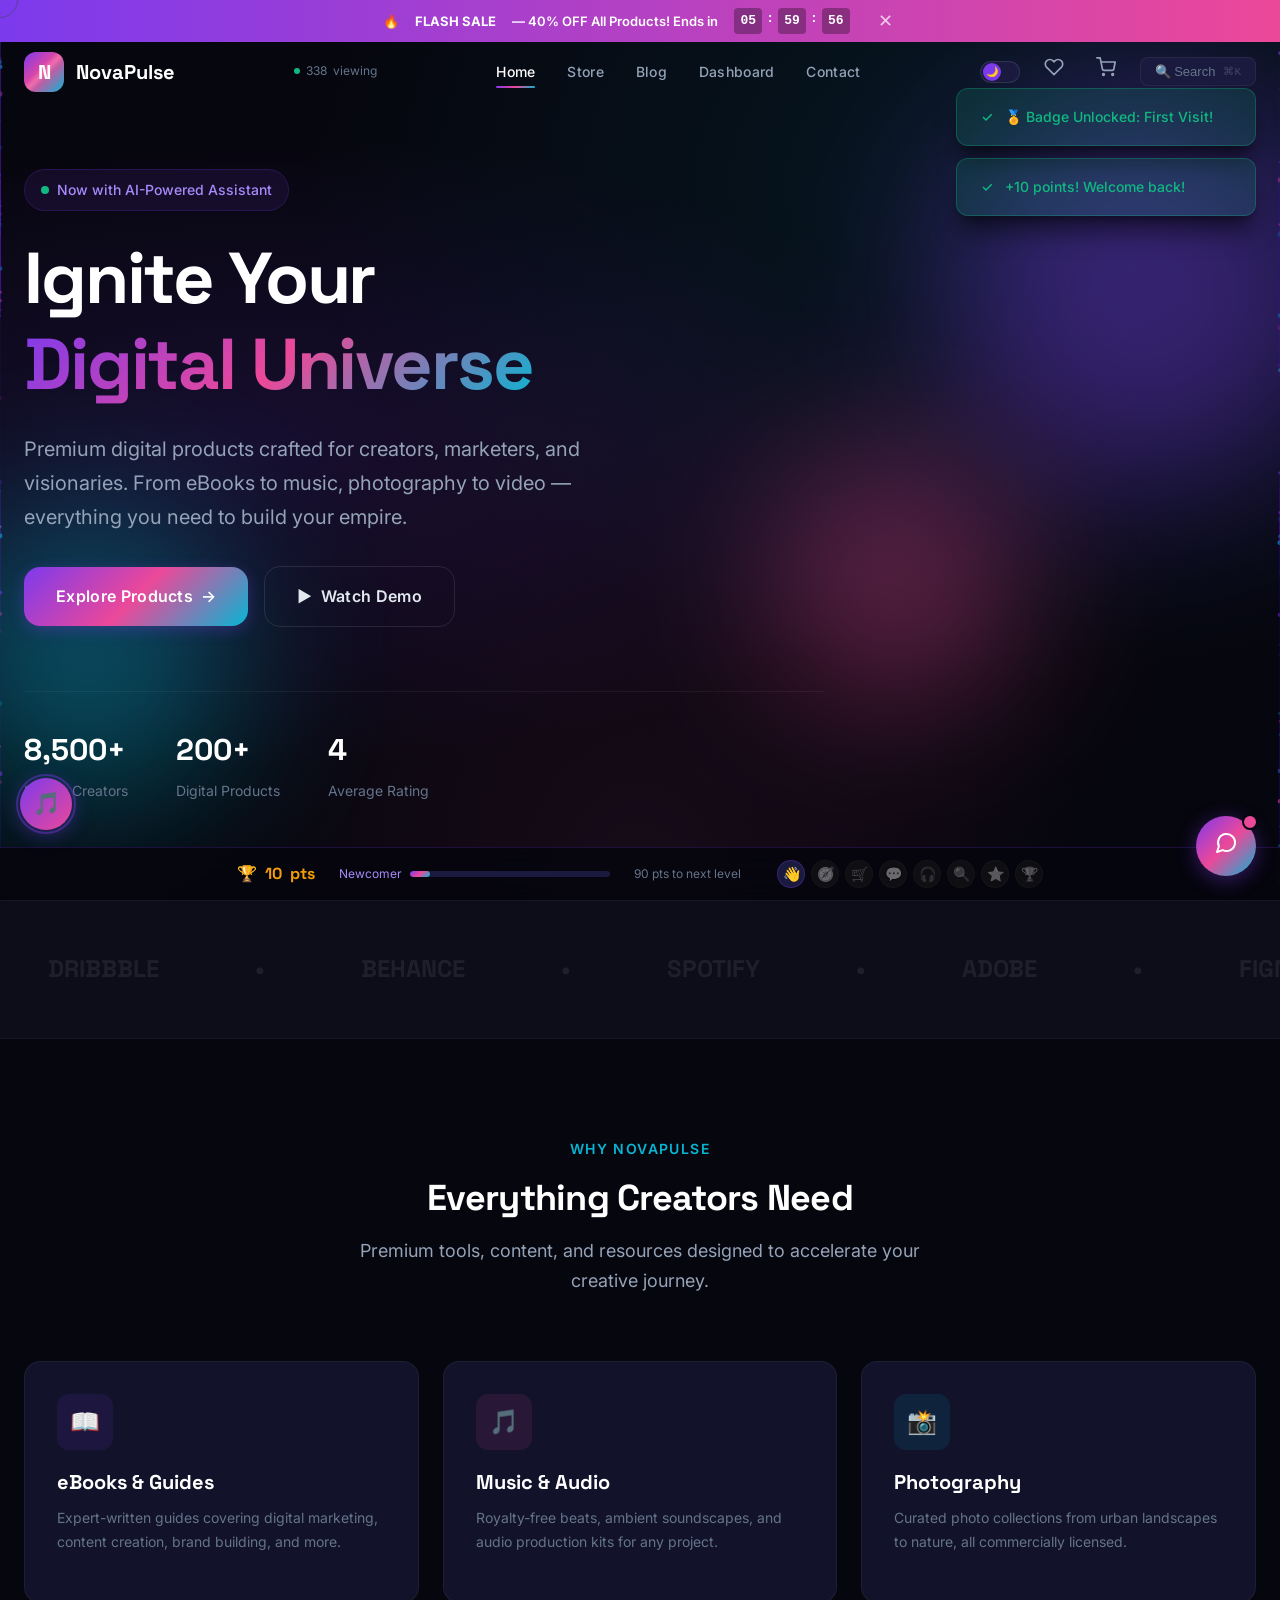
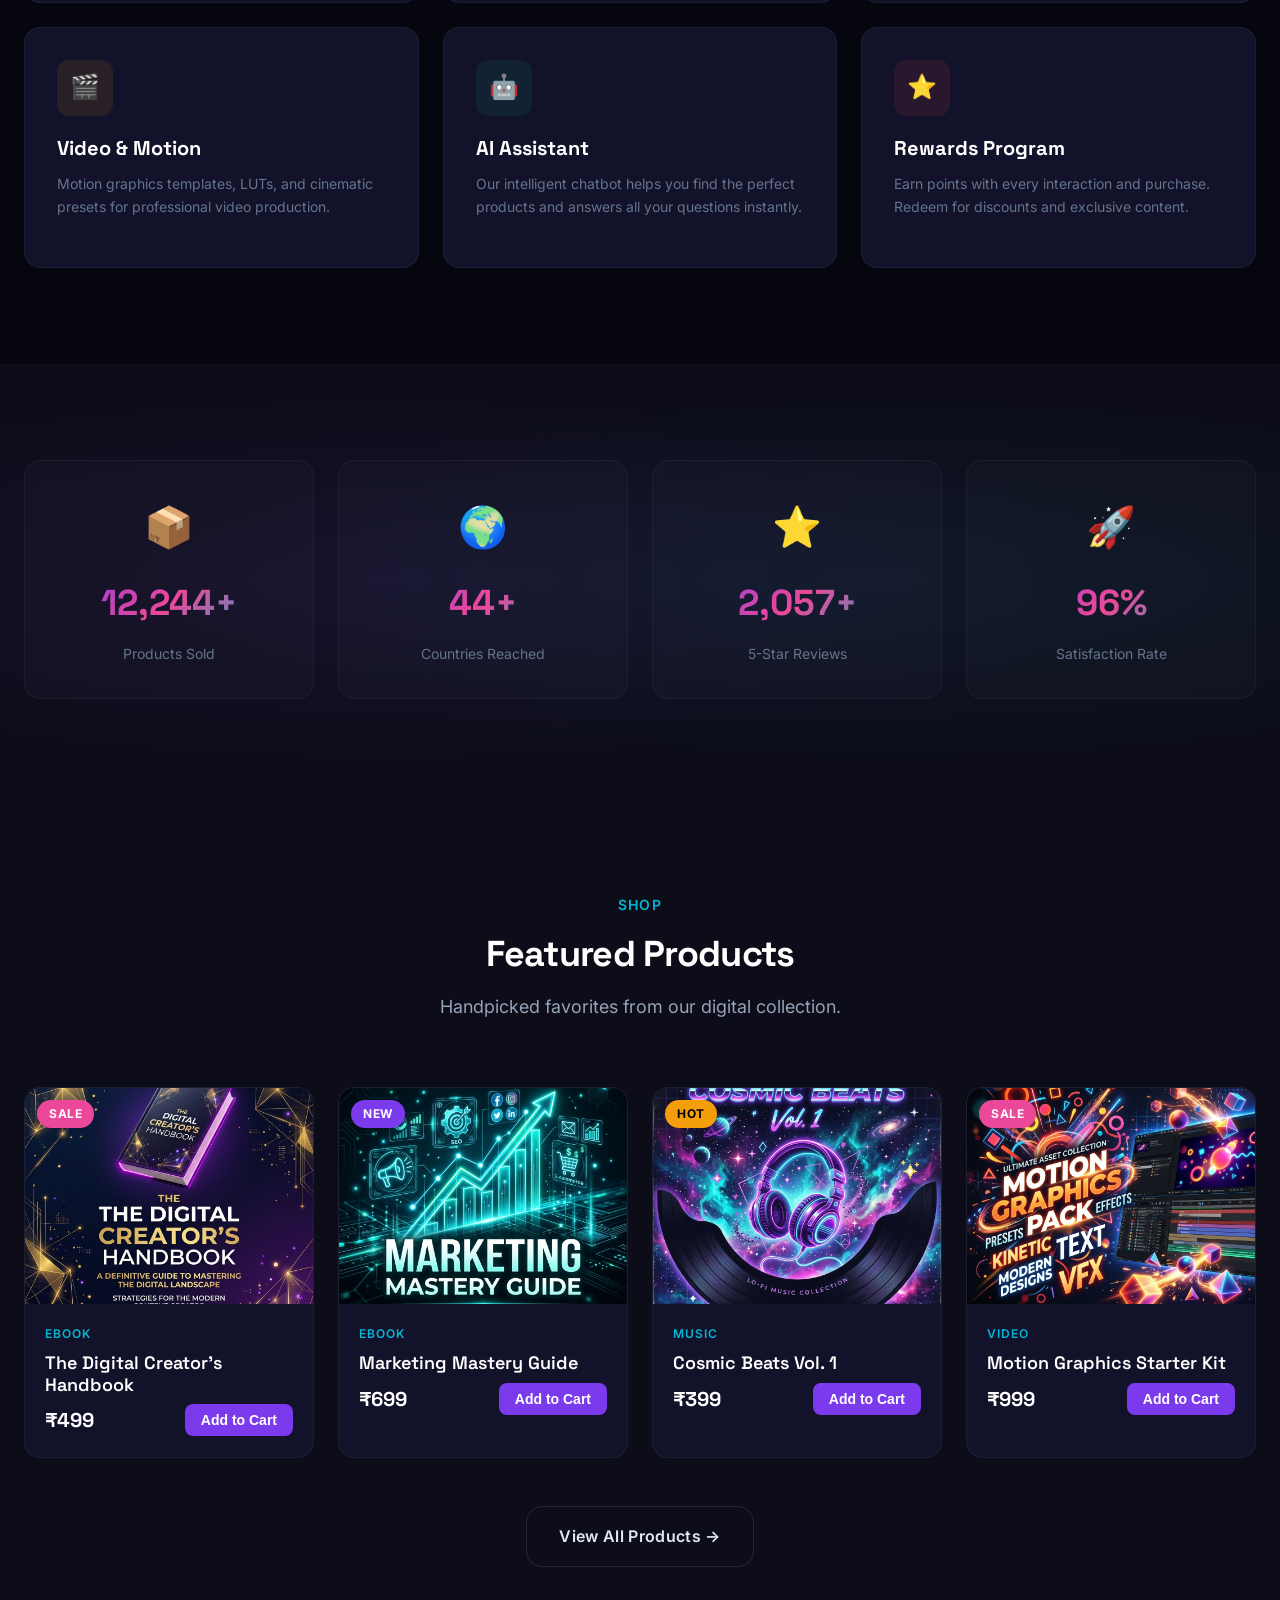
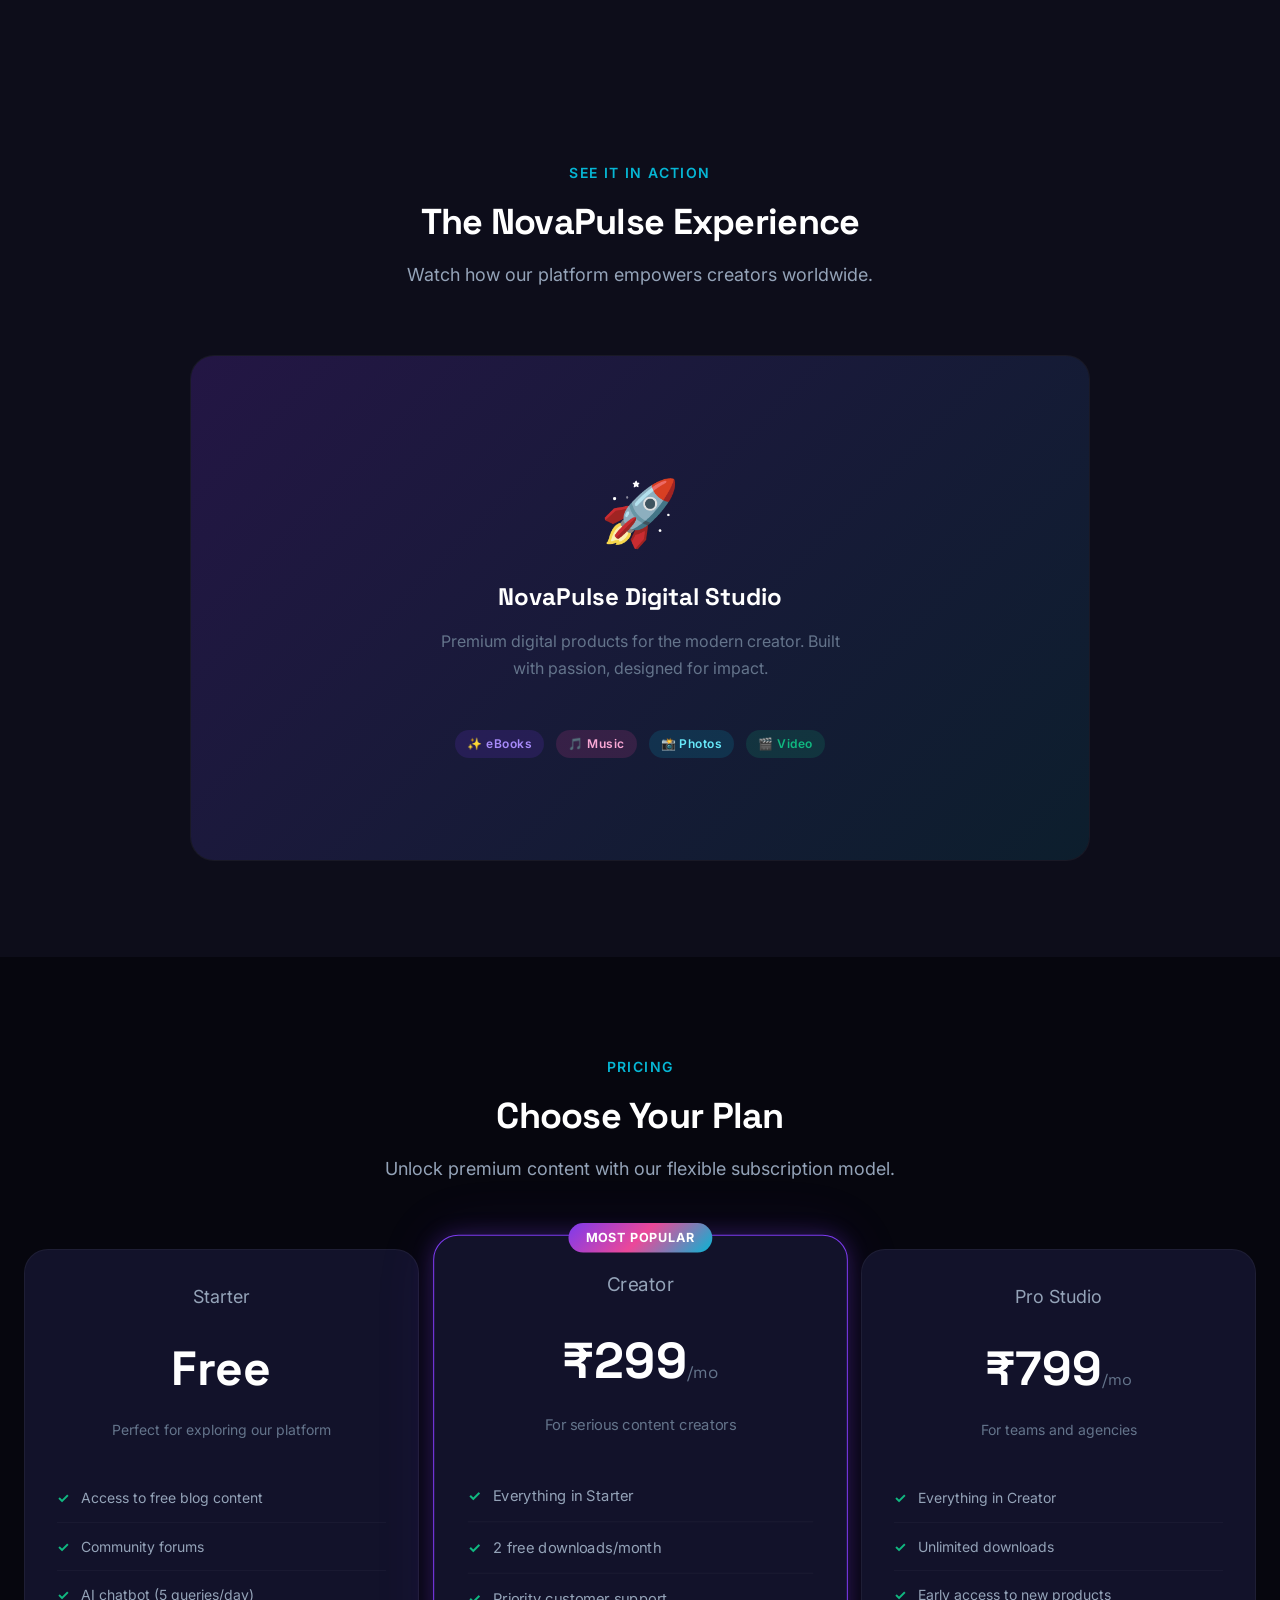
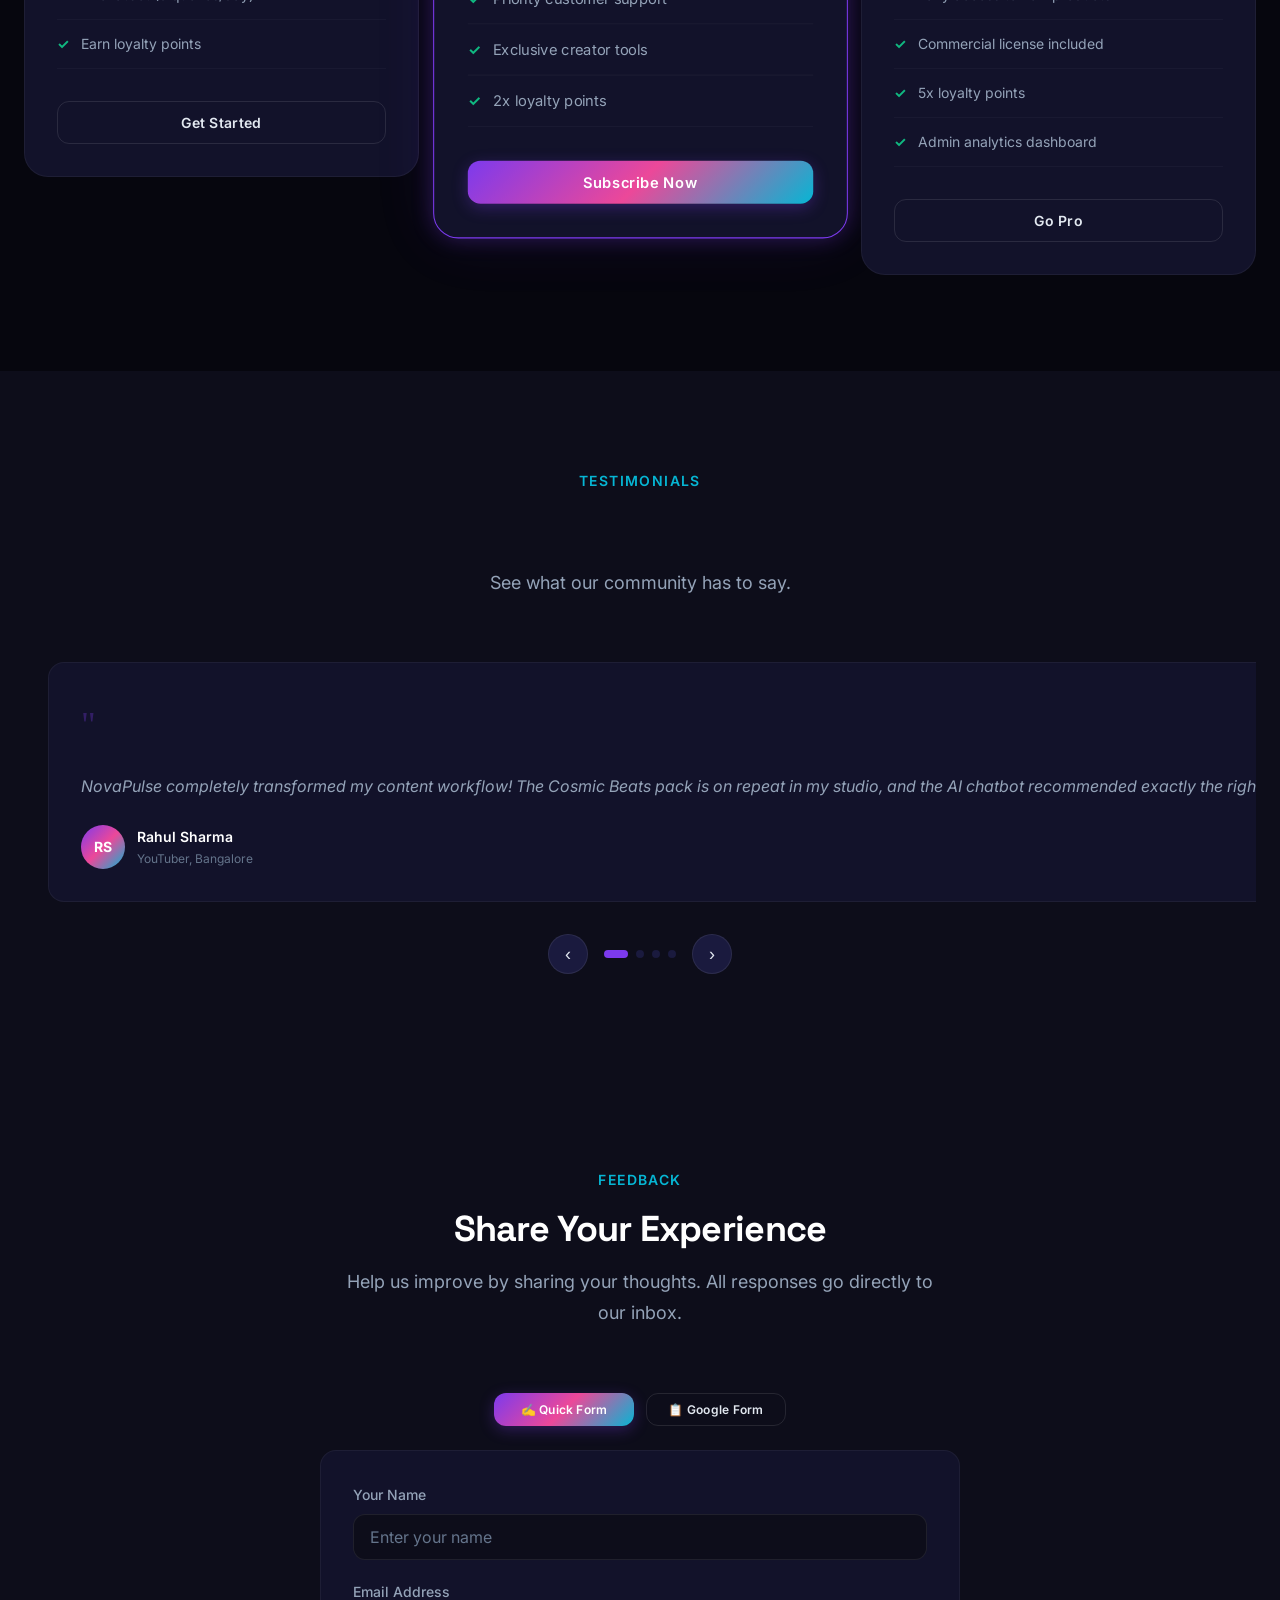
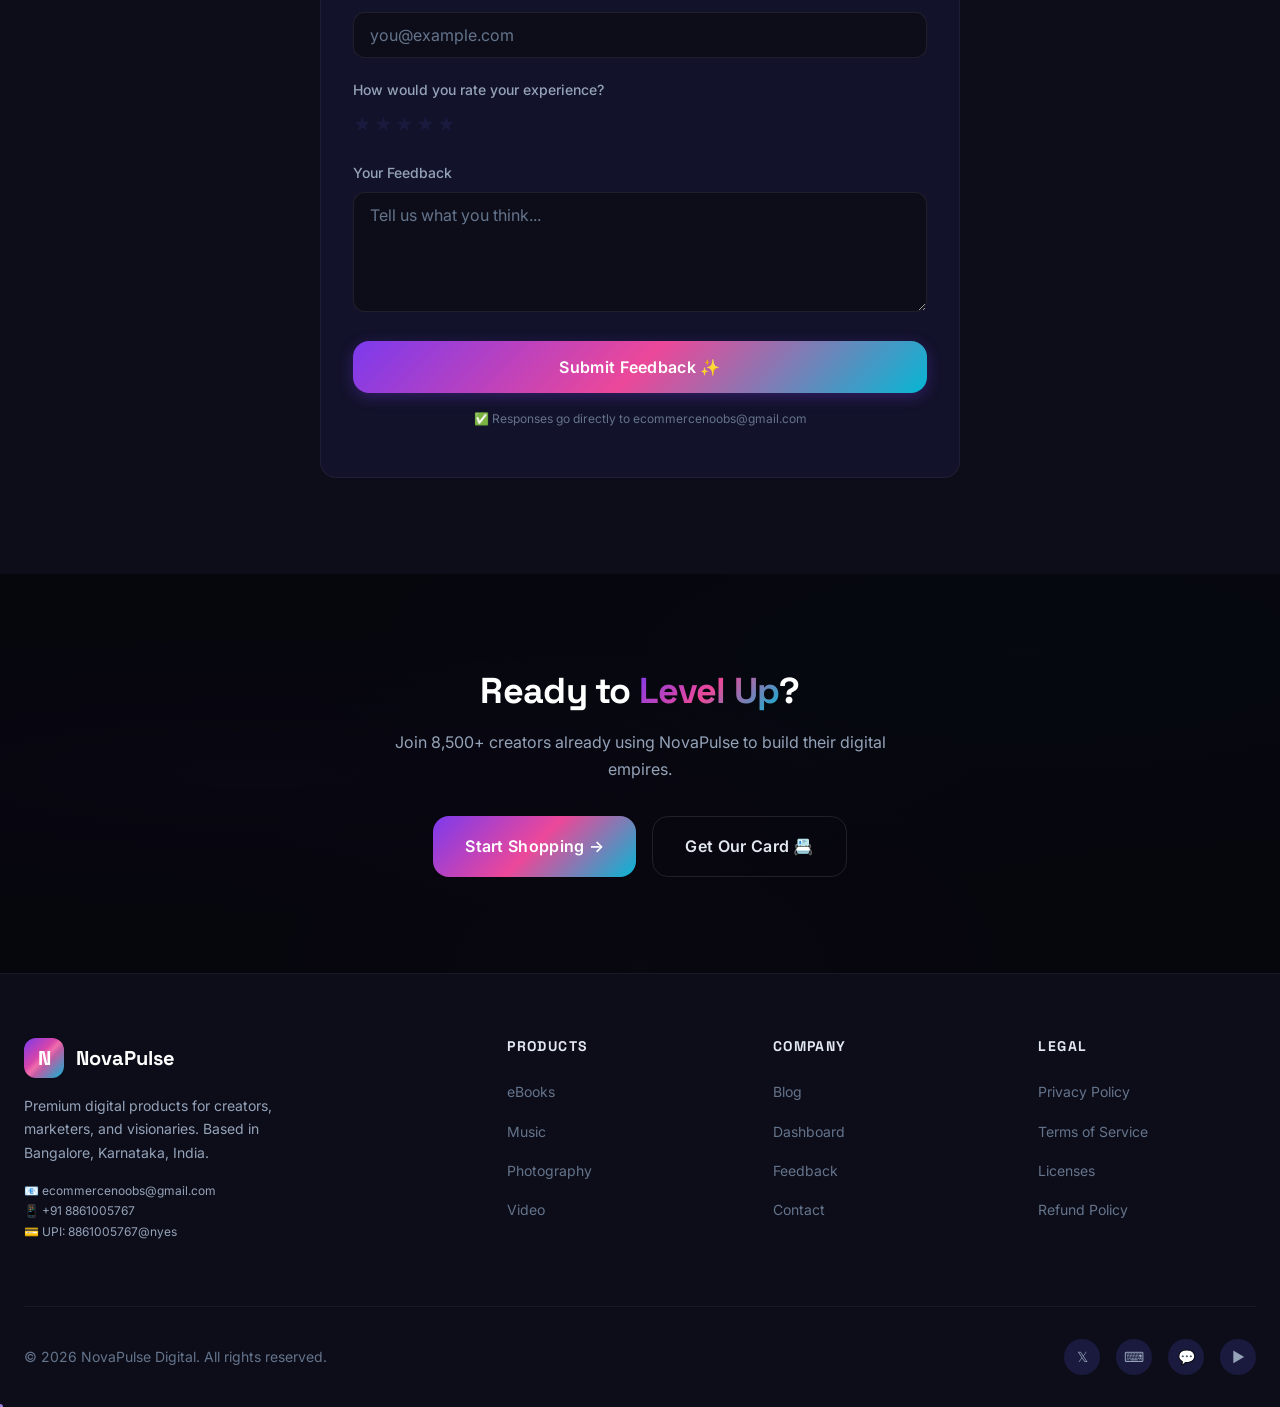
==== commit 9cac3cbc: "Add files via upload" ====
--- a/index.html
+++ b/index.html
@@ -6,6 +6,12 @@
   <meta name="description" content="NovaPulse Digital Studio — Premium digital products for creators. eBooks, music, photography, and video content. Ignite Your Digital Universe.">
   <title>NovaPulse Digital | Ignite Your Digital Universe</title>
 
+  <!-- PWA -->
+  <link rel="manifest" href="manifest.json">
+  <meta name="theme-color" content="#7c3aed">
+  <meta name="apple-mobile-web-app-capable" content="yes">
+  <meta name="apple-mobile-web-app-status-bar-style" content="black-translucent">
+
   <!-- Google Fonts -->
   <link rel="preconnect" href="https://fonts.googleapis.com">
   <link rel="preconnect" href="https://fonts.gstatic.com" crossorigin>
@@ -16,6 +22,7 @@
   <link rel="stylesheet" href="css/animations.css">
   <link rel="stylesheet" href="css/components.css">
   <link rel="stylesheet" href="css/chatbot.css">
+  <link rel="stylesheet" href="css/upgrades.css">
 
   <style>
     /* Page-specific styles */
@@ -247,6 +254,34 @@
           <div class="feature-icon" style="background: rgba(239, 68, 68, 0.1); color: #fca5a5;">⭐</div>
           <h3>Rewards Program</h3>
           <p>Earn points with every interaction and purchase. Redeem for discounts and exclusive content.</p>
+        </div>
+      </div>
+    </div>
+  </section>
+
+  <!-- Animated Stats Section -->
+  <section class="section stats-section">
+    <div class="container">
+      <div class="stats-grid">
+        <div class="stat-card reveal">
+          <div class="stat-card-icon">📦</div>
+          <div class="stat-card-number"><span data-count="12500" data-suffix="+">0</span></div>
+          <div class="stat-card-label">Products Sold</div>
+        </div>
+        <div class="stat-card reveal delay-1">
+          <div class="stat-card-icon">🌍</div>
+          <div class="stat-card-number"><span data-count="45" data-suffix="+">0</span></div>
+          <div class="stat-card-label">Countries Reached</div>
+        </div>
+        <div class="stat-card reveal delay-2">
+          <div class="stat-card-icon">⭐</div>
+          <div class="stat-card-number"><span data-count="2100" data-suffix="+">0</span></div>
+          <div class="stat-card-label">5-Star Reviews</div>
+        </div>
+        <div class="stat-card reveal delay-3">
+          <div class="stat-card-icon">🚀</div>
+          <div class="stat-card-number"><span data-count="99" data-suffix="%">0</span></div>
+          <div class="stat-card-label">Satisfaction Rate</div>
         </div>
       </div>
     </div>
@@ -576,6 +611,9 @@
   <script src="js/main.js"></script>
   <script src="js/store.js"></script>
   <script src="js/chatbot.js"></script>
+  <script src="js/search.js"></script>
+  <script src="js/audioplayer.js"></script>
+  <script src="js/upgrades.js"></script>
 
   <script>
     // Star rating interaction
--- a/css/upgrades.css
+++ b/css/upgrades.css
@@ -0,0 +1,194 @@
+/* ============================================
+   NovaPulse — Mega Upgrade Styles
+   Search, Music Player, Cursor, Social Proof,
+   Flash Sale, Theme Toggle, Wishlist, Carousel,
+   Stats, Quick-View, Comparison, PWA, Badges
+   ============================================ */
+
+/* ===== SPOTLIGHT SEARCH (⌘K) ===== */
+.search-overlay{position:fixed;inset:0;z-index:9000;background:rgba(0,0,0,0.7);backdrop-filter:blur(8px);opacity:0;visibility:hidden;transition:all .25s ease;display:flex;align-items:flex-start;justify-content:center;padding-top:12vh}
+.search-overlay.active{opacity:1;visibility:visible}
+.search-modal{width:100%;max-width:580px;background:var(--color-bg-surface);border:1px solid rgba(124,58,237,.25);border-radius:var(--radius-xl);box-shadow:0 25px 60px rgba(0,0,0,.6),0 0 40px rgba(124,58,237,.1);overflow:hidden;transform:scale(.95) translateY(-20px);transition:transform .25s cubic-bezier(.34,1.56,.64,1);animation:none}
+.search-overlay.active .search-modal{transform:scale(1) translateY(0)}
+.search-input-wrap{display:flex;align-items:center;gap:12px;padding:16px 20px;border-bottom:1px solid rgba(255,255,255,.06)}
+.search-icon{color:var(--color-text-muted);flex-shrink:0}
+.search-input{flex:1;background:none;border:none;outline:none;color:#fff;font-size:16px;font-family:var(--font-body)}
+.search-input::placeholder{color:var(--color-text-muted)}
+.search-shortcut{background:var(--color-bg-elevated);border:1px solid rgba(255,255,255,.08);border-radius:6px;padding:2px 8px;font-size:11px;color:var(--color-text-muted);font-family:var(--font-mono)}
+.search-results{max-height:400px;overflow-y:auto;padding:8px}
+.search-empty{text-align:center;padding:40px 20px;color:var(--color-text-muted);font-size:14px}
+.search-hints{display:flex;gap:16px;justify-content:center;margin-top:16px;font-size:12px}
+.search-hints kbd{background:var(--color-bg-elevated);border:1px solid rgba(255,255,255,.08);border-radius:4px;padding:1px 6px;font-family:var(--font-mono);font-size:11px;margin-right:4px}
+.search-group-label{font-size:11px;font-weight:700;text-transform:uppercase;letter-spacing:.1em;color:var(--color-text-muted);padding:8px 12px 4px}
+.search-result-item{display:flex;align-items:center;gap:12px;padding:10px 12px;border-radius:var(--radius-md);text-decoration:none;color:var(--color-text-primary);transition:background .15s}
+.search-result-item:hover,.search-result-item.selected{background:rgba(124,58,237,.12)}
+.search-result-icon{width:36px;height:36px;border-radius:var(--radius-md);background:var(--color-bg-elevated);display:flex;align-items:center;justify-content:center;font-size:18px;flex-shrink:0}
+.search-result-text{flex:1;min-width:0}
+.search-result-title{font-size:14px;font-weight:500;white-space:nowrap;overflow:hidden;text-overflow:ellipsis}
+.search-result-title mark{background:rgba(124,58,237,.3);color:#fff;border-radius:2px;padding:0 2px}
+.search-result-desc{font-size:12px;color:var(--color-text-muted);white-space:nowrap;overflow:hidden;text-overflow:ellipsis}
+.search-result-arrow{color:var(--color-text-muted);font-size:14px;opacity:0;transition:opacity .15s}
+.search-result-item.selected .search-result-arrow{opacity:1}
+
+/* Search trigger button in nav */
+.nav-search-btn{display:flex;align-items:center;gap:8px;padding:6px 14px;background:var(--color-bg-elevated);border:1px solid rgba(255,255,255,.06);border-radius:var(--radius-md);color:var(--color-text-muted);font-size:13px;cursor:pointer;transition:all .2s}
+.nav-search-btn:hover{border-color:rgba(124,58,237,.3);color:var(--color-text-primary)}
+.nav-search-btn kbd{font-size:11px;font-family:var(--font-mono);opacity:.5}
+
+/* ===== MUSIC PLAYER WIDGET ===== */
+.music-player{position:fixed;bottom:70px;left:20px;z-index:var(--z-chatbot);transition:all .3s cubic-bezier(.34,1.56,.64,1)}
+.music-player.minimized .music-player-expanded{display:none}
+.music-player:not(.minimized) .music-player-toggle{display:none}
+.music-player-toggle{width:52px;height:52px;border-radius:50%;background:linear-gradient(135deg,#7c3aed,#ec4899);border:none;cursor:pointer;display:flex;align-items:center;justify-content:center;box-shadow:0 4px 20px rgba(124,58,237,.4);position:relative;transition:transform .2s}
+.music-player-toggle:hover{transform:scale(1.1)}
+.music-toggle-icon{font-size:22px;z-index:1}
+.music-toggle-pulse{position:absolute;inset:-4px;border-radius:50%;border:2px solid rgba(124,58,237,.4);animation:pulse 2s ease-in-out infinite}
+.music-player-expanded{width:280px;background:var(--color-bg-surface);border:1px solid rgba(124,58,237,.2);border-radius:var(--radius-xl);overflow:hidden;box-shadow:0 20px 50px rgba(0,0,0,.5)}
+.music-player-header{display:flex;align-items:center;justify-content:space-between;padding:12px 16px;border-bottom:1px solid rgba(255,255,255,.05)}
+.music-player-close{background:none;border:none;color:var(--color-text-muted);cursor:pointer;font-size:14px;padding:4px}
+#music-waveform{display:block;width:100%;height:60px;background:var(--color-bg-primary)}
+.music-track-info{padding:10px 16px 4px;text-align:center}
+.music-track-name{font-weight:600;font-size:14px;color:#fff}
+.music-track-artist{font-size:11px;color:var(--color-text-muted);margin-top:2px}
+.music-progress-bar{height:3px;background:var(--color-bg-elevated);margin:8px 16px}
+.music-progress-fill{height:100%;background:var(--gradient-primary);border-radius:3px;width:0;transition:width .1s linear}
+.music-controls{display:flex;align-items:center;justify-content:center;gap:8px;padding:8px 16px}
+.music-btn{width:36px;height:36px;border-radius:50%;background:var(--color-bg-elevated);border:1px solid rgba(255,255,255,.06);color:var(--color-text-primary);cursor:pointer;font-size:14px;display:flex;align-items:center;justify-content:center;transition:all .2s}
+.music-btn:hover{background:var(--color-primary);border-color:var(--color-primary)}
+.music-btn-play{width:44px;height:44px;background:var(--color-primary);border-color:var(--color-primary);font-size:16px}
+.music-btn-cart{font-size:16px}
+.music-tracklist{max-height:160px;overflow-y:auto;border-top:1px solid rgba(255,255,255,.05)}
+.music-track-item{display:flex;align-items:center;gap:10px;padding:8px 16px;cursor:pointer;font-size:13px;transition:background .15s}
+.music-track-item:hover,.music-track-item.active{background:rgba(124,58,237,.1)}
+.music-track-item.active{color:var(--color-primary-light)}
+.music-track-num{width:18px;text-align:center;font-size:12px;color:var(--color-text-muted)}
+.music-track-title{flex:1}
+.music-track-bpm{font-size:11px;color:var(--color-text-muted);font-family:var(--font-mono)}
+
+/* ===== CUSTOM CURSOR ===== */
+.cursor-dot{position:fixed;width:6px;height:6px;background:var(--color-primary-light);border-radius:50%;pointer-events:none;z-index:99999;transition:width .2s,height .2s,background .2s;mix-blend-mode:difference;transform:translate(-50%,-50%)}
+.cursor-ring{position:fixed;width:36px;height:36px;border:1.5px solid rgba(167,139,250,.4);border-radius:50%;pointer-events:none;z-index:99998;transform:translate(-50%,-50%);transition:width .3s,height .3s,border-color .3s}
+.cursor-ring.hover{width:52px;height:52px;border-color:var(--color-secondary-light)}
+@media(pointer:coarse){.cursor-dot,.cursor-ring{display:none!important}}
+
+/* ===== SOCIAL PROOF POPUP ===== */
+.social-proof{position:fixed;bottom:90px;left:20px;z-index:300;background:var(--color-bg-surface);border:1px solid rgba(255,255,255,.08);border-radius:var(--radius-lg);padding:12px 16px;display:flex;align-items:center;gap:12px;min-width:280px;max-width:360px;box-shadow:0 10px 30px rgba(0,0,0,.4);transform:translateX(-120%);transition:transform .5s cubic-bezier(.34,1.56,.64,1);font-size:13px}
+.social-proof.visible{transform:translateX(0)}
+.social-proof-avatar{width:38px;height:38px;border-radius:50%;background:var(--gradient-primary);display:flex;align-items:center;justify-content:center;font-size:16px;flex-shrink:0;color:#fff;font-weight:700}
+.social-proof-text{flex:1}
+.social-proof-text strong{color:#fff}
+.social-proof-time{font-size:11px;color:var(--color-text-muted);margin-top:2px}
+
+/* ===== FLASH SALE BANNER ===== */
+.flash-sale-bar{position:fixed;top:0;left:0;right:0;z-index:1000;background:linear-gradient(90deg,#7c3aed,#ec4899,#06b6d4,#7c3aed);background-size:300% 100%;animation:gradientShift 4s linear infinite;padding:8px 20px;display:flex;align-items:center;justify-content:center;gap:16px;font-size:13px;font-weight:600;color:#fff;transform:translateY(-100%);transition:transform .4s ease}
+.flash-sale-bar.visible{transform:translateY(0)}
+.flash-sale-bar .countdown{display:flex;gap:4px;font-family:var(--font-mono);font-weight:700}
+.flash-sale-bar .countdown span{background:rgba(0,0,0,.3);padding:2px 6px;border-radius:4px;min-width:28px;text-align:center}
+.flash-sale-bar .close-sale{background:none;border:none;color:rgba(255,255,255,.7);cursor:pointer;font-size:18px;padding:0 4px;margin-left:8px}
+.flash-sale-bar .close-sale:hover{color:#fff}
+body.has-flash-sale .navbar{top:36px}
+
+/* ===== DARK/LIGHT MODE TOGGLE ===== */
+.theme-toggle{width:40px;height:22px;border-radius:var(--radius-full);background:var(--color-bg-elevated);border:1px solid rgba(255,255,255,.1);cursor:pointer;position:relative;transition:background .3s}
+.theme-toggle::after{content:'🌙';position:absolute;top:1px;left:2px;width:18px;height:18px;border-radius:50%;background:var(--color-primary);display:flex;align-items:center;justify-content:center;font-size:10px;transition:all .3s}
+[data-theme="light"] .theme-toggle{background:#e2e8f0;border-color:#cbd5e1}
+[data-theme="light"] .theme-toggle::after{left:calc(100% - 20px);content:'☀️';background:#f59e0b}
+
+/* Light theme CSS variables */
+[data-theme="light"]{--color-bg-primary:#f8fafc;--color-bg-secondary:#f1f5f9;--color-bg-surface:#fff;--color-bg-elevated:#e2e8f0;--color-bg-glass:rgba(255,255,255,.75);--color-text-primary:#1e293b;--color-text-secondary:#475569;--color-text-muted:#94a3b8;--color-text-accent:#7c3aed}
+[data-theme="light"] h1,[data-theme="light"] h2,[data-theme="light"] h3,[data-theme="light"] h4,[data-theme="light"] h5,[data-theme="light"] h6{color:#0f172a}
+[data-theme="light"] .navbar.scrolled{background:rgba(248,250,252,.9)}
+[data-theme="light"] .footer{background:#f1f5f9;border-top-color:#e2e8f0}
+[data-theme="light"] .page-loader{background:#f8fafc}
+[data-theme="light"] .rewards-bar{background:rgba(248,250,252,.95);border-top-color:#e2e8f0}
+[data-theme="light"] .toast-success{background:rgba(16,185,129,.1);border-color:rgba(16,185,129,.2)}
+[data-theme="light"] .social-proof{background:#fff;border-color:#e2e8f0}
+[data-theme="light"] .search-modal{background:#fff;border-color:#e2e8f0}
+[data-theme="light"] .search-result-item:hover,[data-theme="light"] .search-result-item.selected{background:rgba(124,58,237,.06)}
+[data-theme="light"] .music-player-expanded{background:#fff;border-color:#e2e8f0}
+[data-theme="light"] #music-waveform{background:#f1f5f9}
+
+/* ===== PRODUCT QUICK-VIEW MODAL ===== */
+.quickview-overlay{position:fixed;inset:0;z-index:800;background:rgba(0,0,0,.7);backdrop-filter:blur(6px);opacity:0;visibility:hidden;transition:all .3s;display:flex;align-items:center;justify-content:center;padding:20px}
+.quickview-overlay.active{opacity:1;visibility:visible}
+.quickview-modal{width:100%;max-width:700px;background:var(--color-bg-surface);border:1px solid rgba(255,255,255,.08);border-radius:var(--radius-xl);overflow:hidden;display:grid;grid-template-columns:1fr 1fr;transform:scale(.9);transition:transform .3s cubic-bezier(.34,1.56,.64,1)}
+.quickview-overlay.active .quickview-modal{transform:scale(1)}
+.quickview-image{position:relative;overflow:hidden;background:var(--color-bg-primary);display:flex;align-items:center;justify-content:center;min-height:350px}
+.quickview-image img{width:100%;height:100%;object-fit:cover;transition:transform 8s ease}
+.quickview-image:hover img{transform:scale(1.1) rotate(2deg)}
+.quickview-body{padding:28px;display:flex;flex-direction:column;gap:12px}
+.quickview-close{position:absolute;top:12px;right:12px;width:32px;height:32px;border-radius:50%;background:rgba(0,0,0,.5);border:none;color:#fff;cursor:pointer;font-size:16px;display:flex;align-items:center;justify-content:center;z-index:2}
+.quickview-category{font-size:12px;font-weight:600;text-transform:uppercase;letter-spacing:.08em;color:var(--color-secondary)}
+.quickview-title{font-size:22px;font-weight:700;color:#fff;line-height:1.3}
+.quickview-rating{display:flex;align-items:center;gap:8px;font-size:13px}
+.quickview-desc{font-size:14px;color:var(--color-text-secondary);line-height:1.6;flex:1}
+.quickview-price{font-size:24px;font-weight:700;color:var(--color-primary-light)}
+.quickview-price .og{font-size:14px;color:var(--color-text-muted);text-decoration:line-through;margin-left:8px;font-weight:400}
+.quickview-actions{display:flex;gap:10px}
+.quickview-actions .btn{flex:1}
+@media(max-width:640px){.quickview-modal{grid-template-columns:1fr}.quickview-image{min-height:200px}}
+
+/* ===== ANIMATED STATS SECTION ===== */
+.stats-section{background:var(--color-bg-secondary);position:relative;overflow:hidden}
+.stats-section::before{content:'';position:absolute;inset:0;background:radial-gradient(ellipse at 30% 50%,rgba(124,58,237,.08),transparent 60%),radial-gradient(ellipse at 70% 50%,rgba(6,182,212,.06),transparent 60%)}
+.stats-grid{display:grid;grid-template-columns:repeat(4,1fr);gap:var(--space-6);position:relative;z-index:1}
+.stat-card{text-align:center;padding:var(--space-8) var(--space-4);border-radius:var(--radius-xl);background:rgba(255,255,255,.02);border:1px solid rgba(255,255,255,.04);transition:all .3s}
+.stat-card:hover{background:rgba(124,58,237,.06);border-color:rgba(124,58,237,.15);transform:translateY(-4px)}
+.stat-card-icon{font-size:2.5rem;margin-bottom:var(--space-3);display:inline-block;animation:floatY 3s ease-in-out infinite}
+.stat-card-icon:nth-child(1){animation-delay:0s}
+.stat-card-number{font-family:var(--font-heading);font-size:var(--text-4xl);font-weight:800;background:var(--gradient-primary);-webkit-background-clip:text;-webkit-text-fill-color:transparent;background-clip:text}
+.stat-card-label{font-size:var(--text-sm);color:var(--color-text-muted);margin-top:var(--space-2)}
+@media(max-width:768px){.stats-grid{grid-template-columns:repeat(2,1fr)}}
+
+/* ===== TESTIMONIAL CAROUSEL ===== */
+.testimonial-carousel{overflow:hidden;position:relative;padding:0 var(--space-4)}
+.testimonial-track{display:flex;transition:transform .5s cubic-bezier(.4,0,.2,1)}
+.testimonial-track .testimonial-card{min-width:calc(33.333% - 16px);margin:0 8px;flex-shrink:0}
+.carousel-controls{display:flex;align-items:center;justify-content:center;gap:var(--space-4);margin-top:var(--space-8)}
+.carousel-btn{width:40px;height:40px;border-radius:50%;background:var(--color-bg-elevated);border:1px solid rgba(255,255,255,.08);color:var(--color-text-primary);cursor:pointer;font-size:18px;display:flex;align-items:center;justify-content:center;transition:all .2s}
+.carousel-btn:hover{background:var(--color-primary);border-color:var(--color-primary)}
+.carousel-dots{display:flex;gap:8px}
+.carousel-dot{width:8px;height:8px;border-radius:50%;background:var(--color-bg-elevated);border:none;cursor:pointer;transition:all .2s}
+.carousel-dot.active{background:var(--color-primary);width:24px;border-radius:var(--radius-full)}
+@media(max-width:1024px){.testimonial-track .testimonial-card{min-width:calc(50% - 16px)}}
+@media(max-width:640px){.testimonial-track .testimonial-card{min-width:calc(100% - 16px)}}
+
+/* ===== CONFETTI / LEVEL UP ===== */
+.levelup-overlay{position:fixed;inset:0;z-index:10000;display:flex;align-items:center;justify-content:center;background:rgba(0,0,0,.6);backdrop-filter:blur(4px);opacity:0;animation:fadeIn .3s ease forwards}
+.levelup-card{text-align:center;padding:40px 60px;background:var(--color-bg-surface);border:2px solid rgba(124,58,237,.3);border-radius:var(--radius-2xl);box-shadow:0 0 60px rgba(124,58,237,.3);animation:scaleIn .5s cubic-bezier(.34,1.56,.64,1)}
+.levelup-card h2{margin:12px 0 4px;font-size:var(--text-3xl)}
+.levelup-card p{color:var(--color-text-muted);font-size:14px}
+@keyframes fadeIn{to{opacity:1}}
+
+/* ===== COMPARISON SLIDER ===== */
+.comparison-slider{position:relative;overflow:hidden;border-radius:var(--radius-xl);cursor:col-resize;user-select:none;-webkit-user-select:none}
+.comparison-slider img{display:block;width:100%;height:auto}
+.comparison-after{position:absolute;inset:0;overflow:hidden;width:50%}
+.comparison-handle{position:absolute;top:0;bottom:0;width:4px;background:var(--color-primary);left:50%;transform:translateX(-50%);z-index:2;cursor:col-resize}
+.comparison-handle::after{content:'⟨⟩';position:absolute;top:50%;left:50%;transform:translate(-50%,-50%);background:var(--color-primary);color:#fff;width:36px;height:36px;border-radius:50%;display:flex;align-items:center;justify-content:center;font-size:14px;font-weight:700;box-shadow:0 2px 10px rgba(0,0,0,.3)}
+.comparison-label{position:absolute;top:12px;padding:4px 12px;background:rgba(0,0,0,.5);border-radius:var(--radius-full);font-size:12px;font-weight:600;color:#fff;z-index:1}
+.comparison-label.before{left:12px}
+.comparison-label.after{right:12px}
+
+/* ===== BADGES IN REWARDS BAR ===== */
+.badges-strip{display:flex;gap:6px;margin-left:12px}
+.badge-icon{width:28px;height:28px;border-radius:50%;background:var(--color-bg-elevated);border:1px solid rgba(255,255,255,.06);display:flex;align-items:center;justify-content:center;font-size:14px;cursor:pointer;transition:all .2s;opacity:.4;filter:grayscale(1)}
+.badge-icon.unlocked{opacity:1;filter:none;border-color:rgba(124,58,237,.3);animation:glowPulse 3s ease-in-out infinite}
+.badge-icon:hover{transform:scale(1.2)}
+.badge-tooltip{position:absolute;bottom:100%;left:50%;transform:translateX(-50%);background:var(--color-bg-surface);border:1px solid rgba(255,255,255,.1);border-radius:var(--radius-md);padding:6px 10px;font-size:11px;white-space:nowrap;pointer-events:none;opacity:0;transition:opacity .2s}
+.badge-icon:hover .badge-tooltip{opacity:1}
+
+/* ===== WISHLIST ===== */
+.nav-wishlist{position:relative;cursor:pointer;padding:var(--space-2);color:var(--color-text-secondary);transition:color .15s}
+.nav-wishlist:hover{color:#fff}
+.nav-wishlist .wishlist-count{position:absolute;top:-2px;right:-6px;width:18px;height:18px;border-radius:50%;background:var(--color-danger);color:#fff;font-size:10px;font-weight:700;display:flex;align-items:center;justify-content:center}
+.wishlist-btn.active svg{fill:var(--color-accent);stroke:var(--color-accent)}
+
+/* ===== LIVE VISITORS ===== */
+.live-visitors{display:flex;align-items:center;gap:6px;font-size:12px;color:var(--color-text-muted)}
+.live-dot{width:6px;height:6px;border-radius:50%;background:var(--color-success);animation:pulse 2s ease-in-out infinite}
+
+/* ===== PWA INSTALL BANNER ===== */
+.pwa-install-btn{display:none;align-items:center;gap:6px;padding:6px 14px;background:var(--gradient-primary);border:none;border-radius:var(--radius-full);color:#fff;font-size:12px;font-weight:600;cursor:pointer;transition:transform .2s}
+.pwa-install-btn:hover{transform:scale(1.05)}
+.pwa-install-btn.show{display:flex}
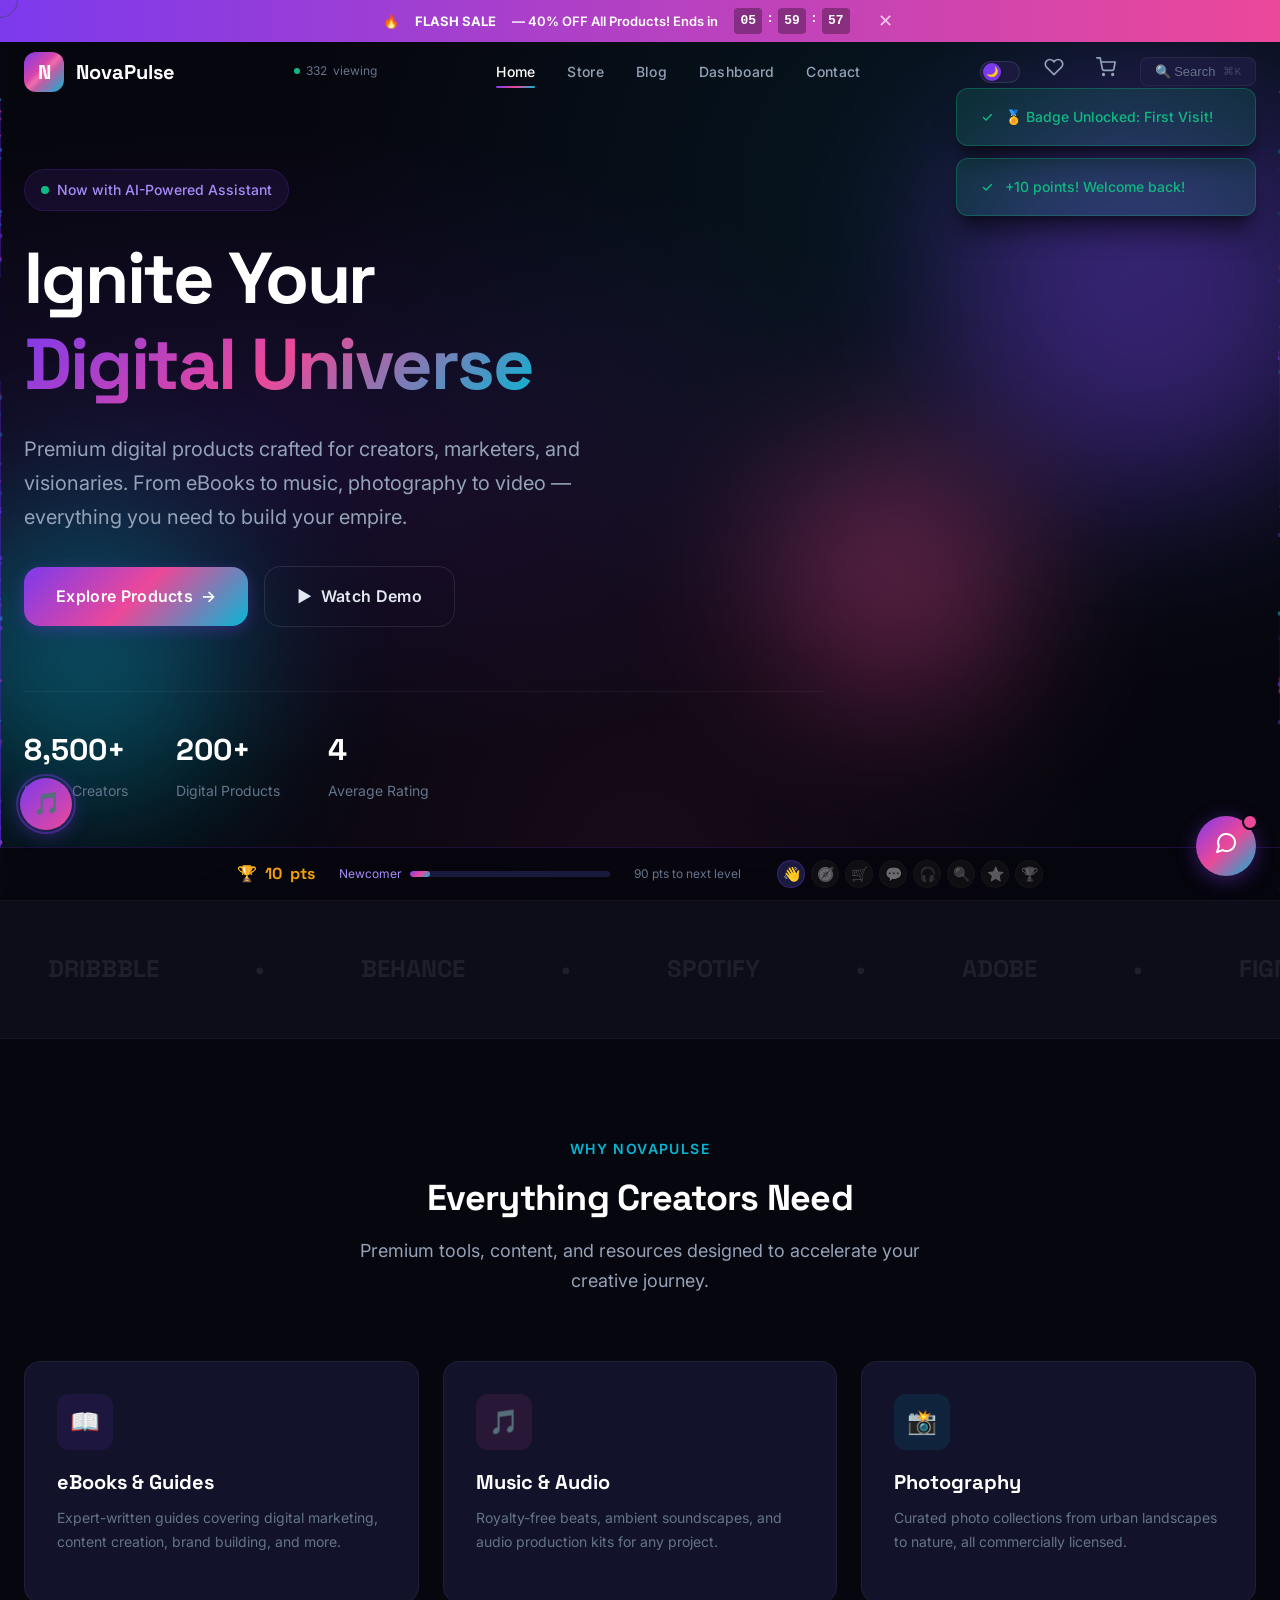
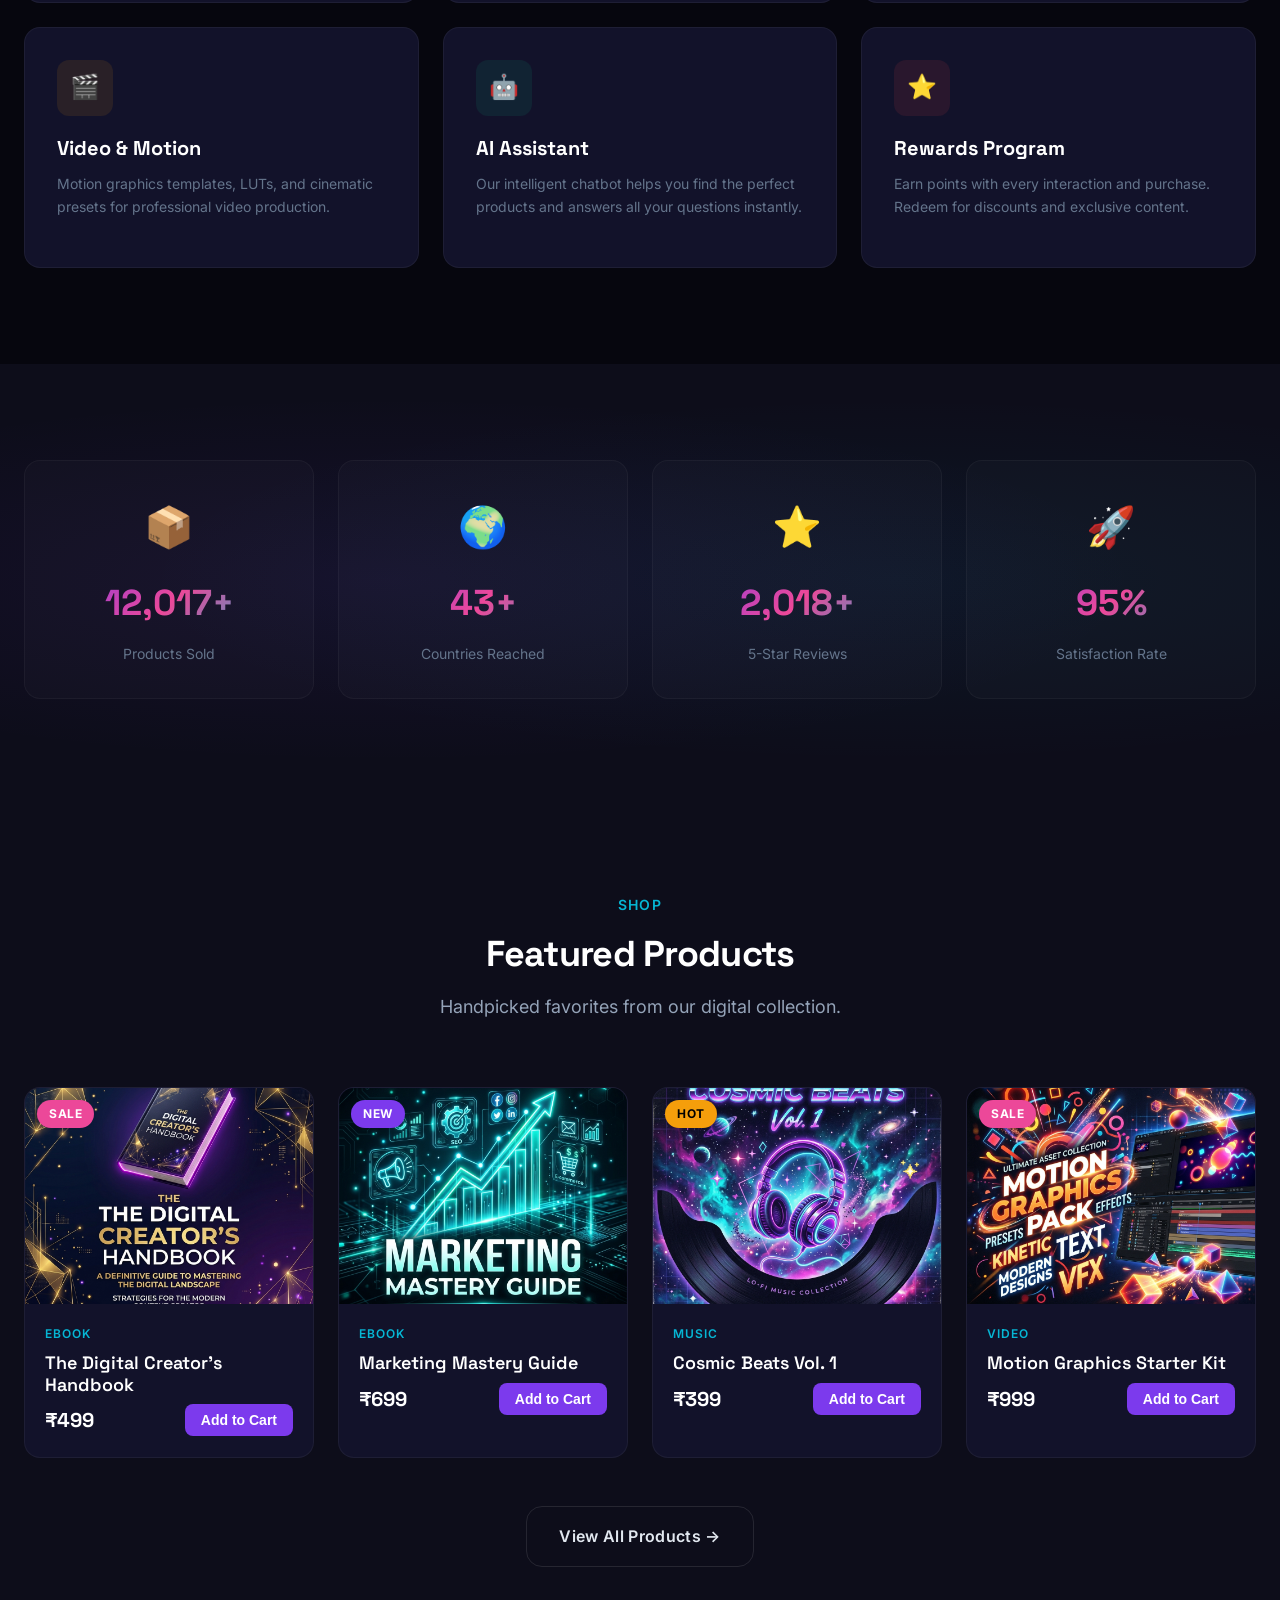
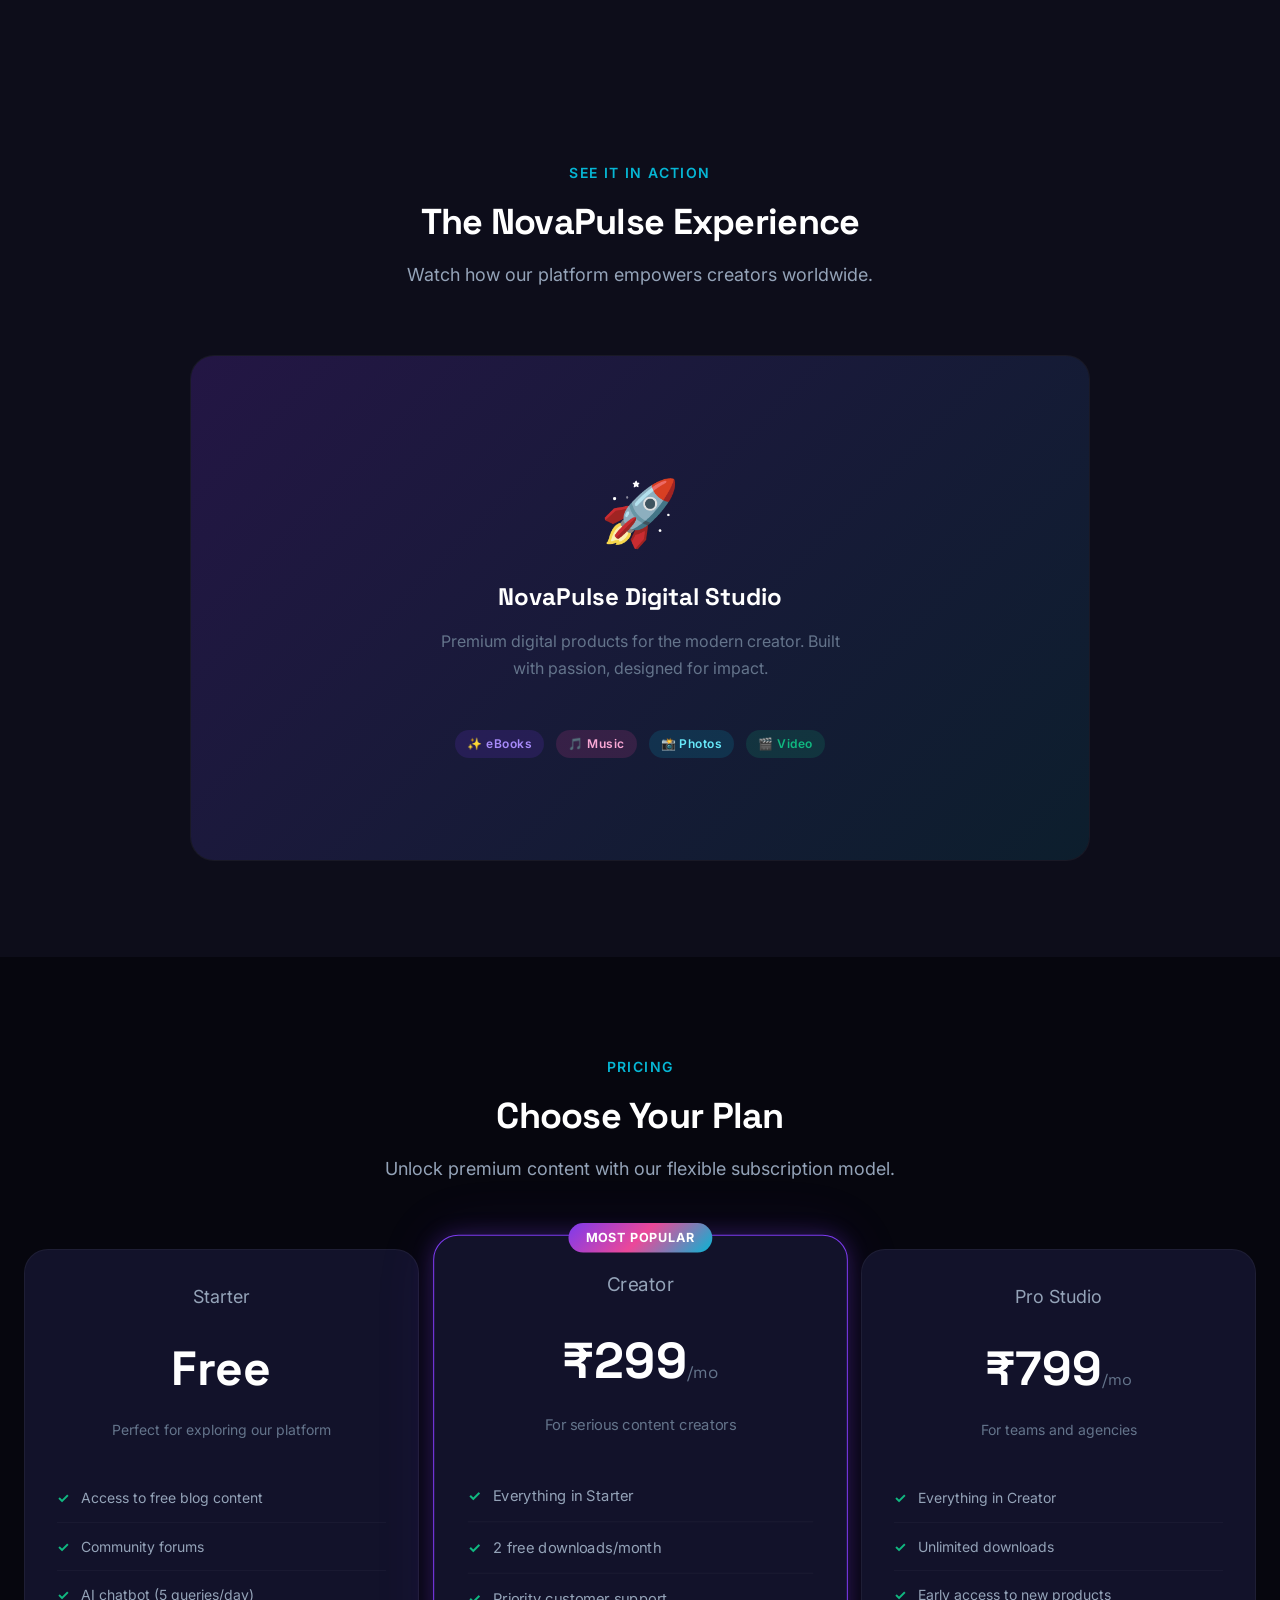
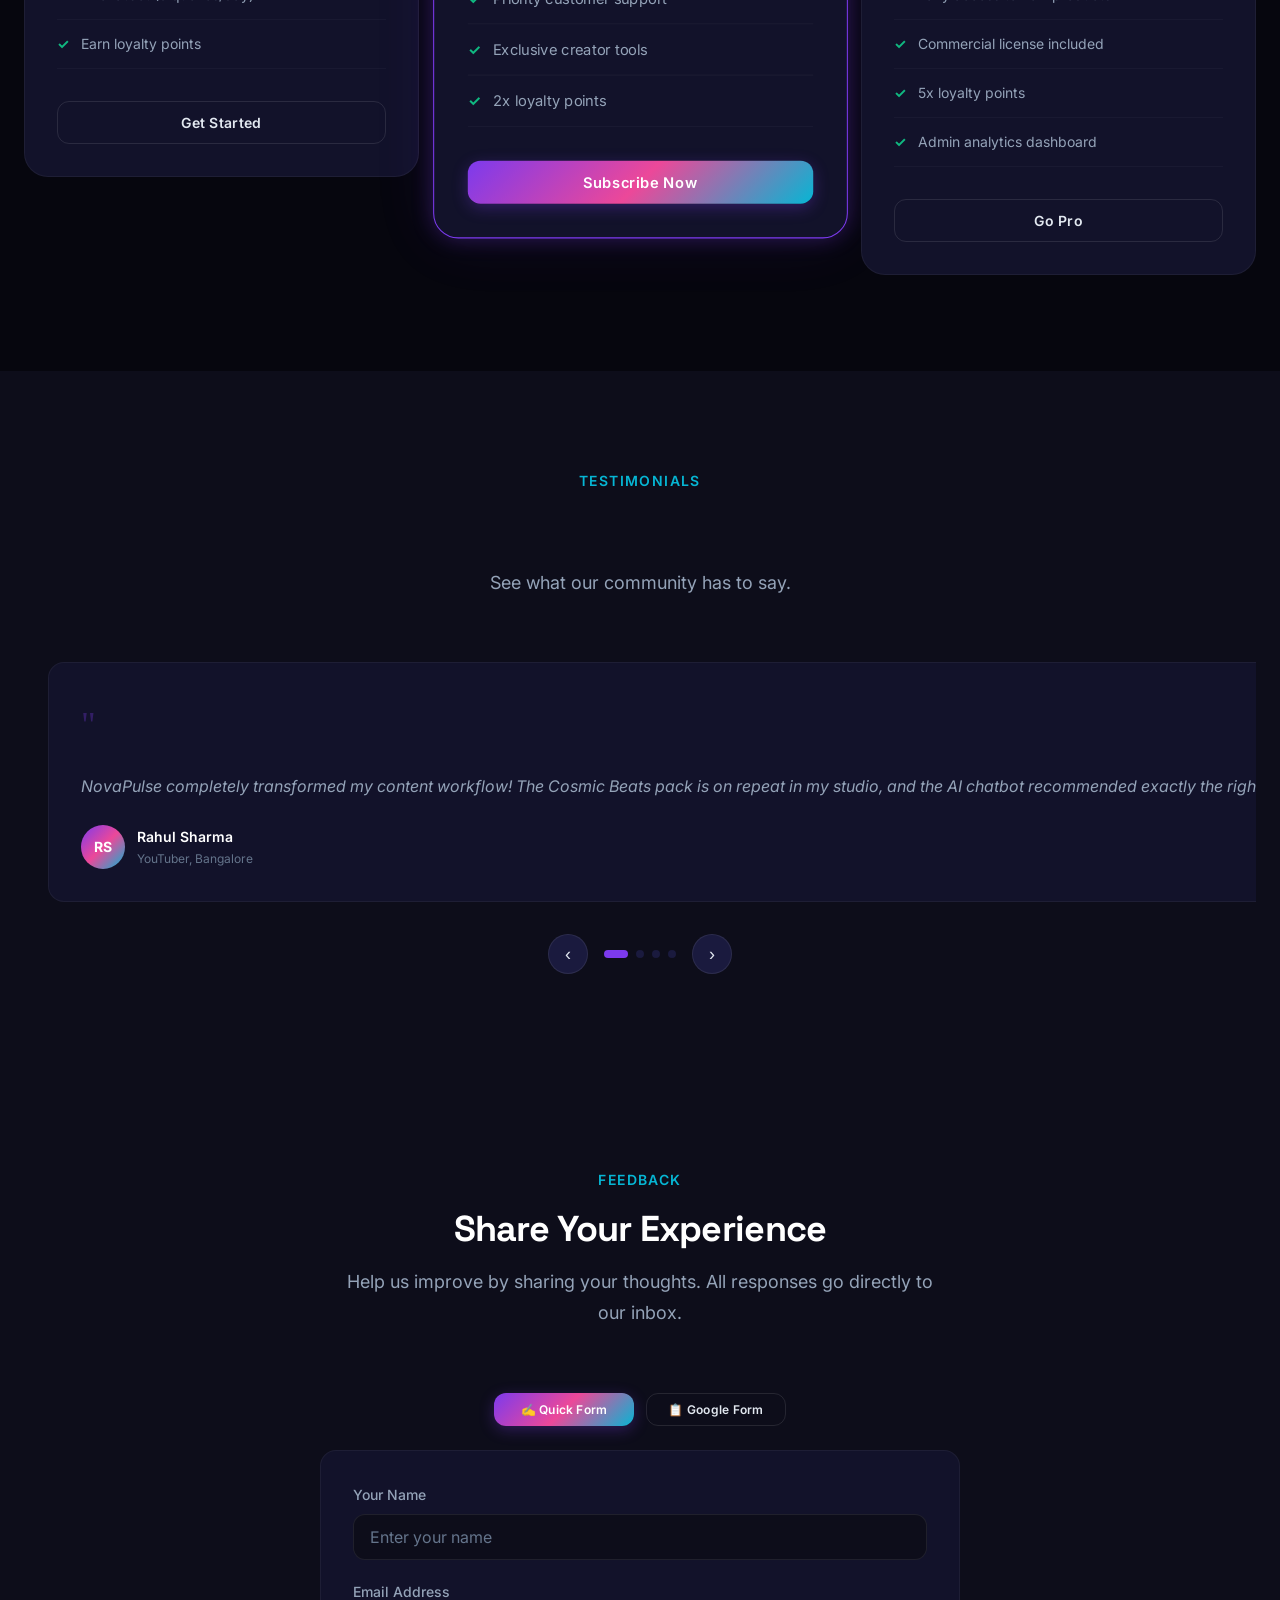
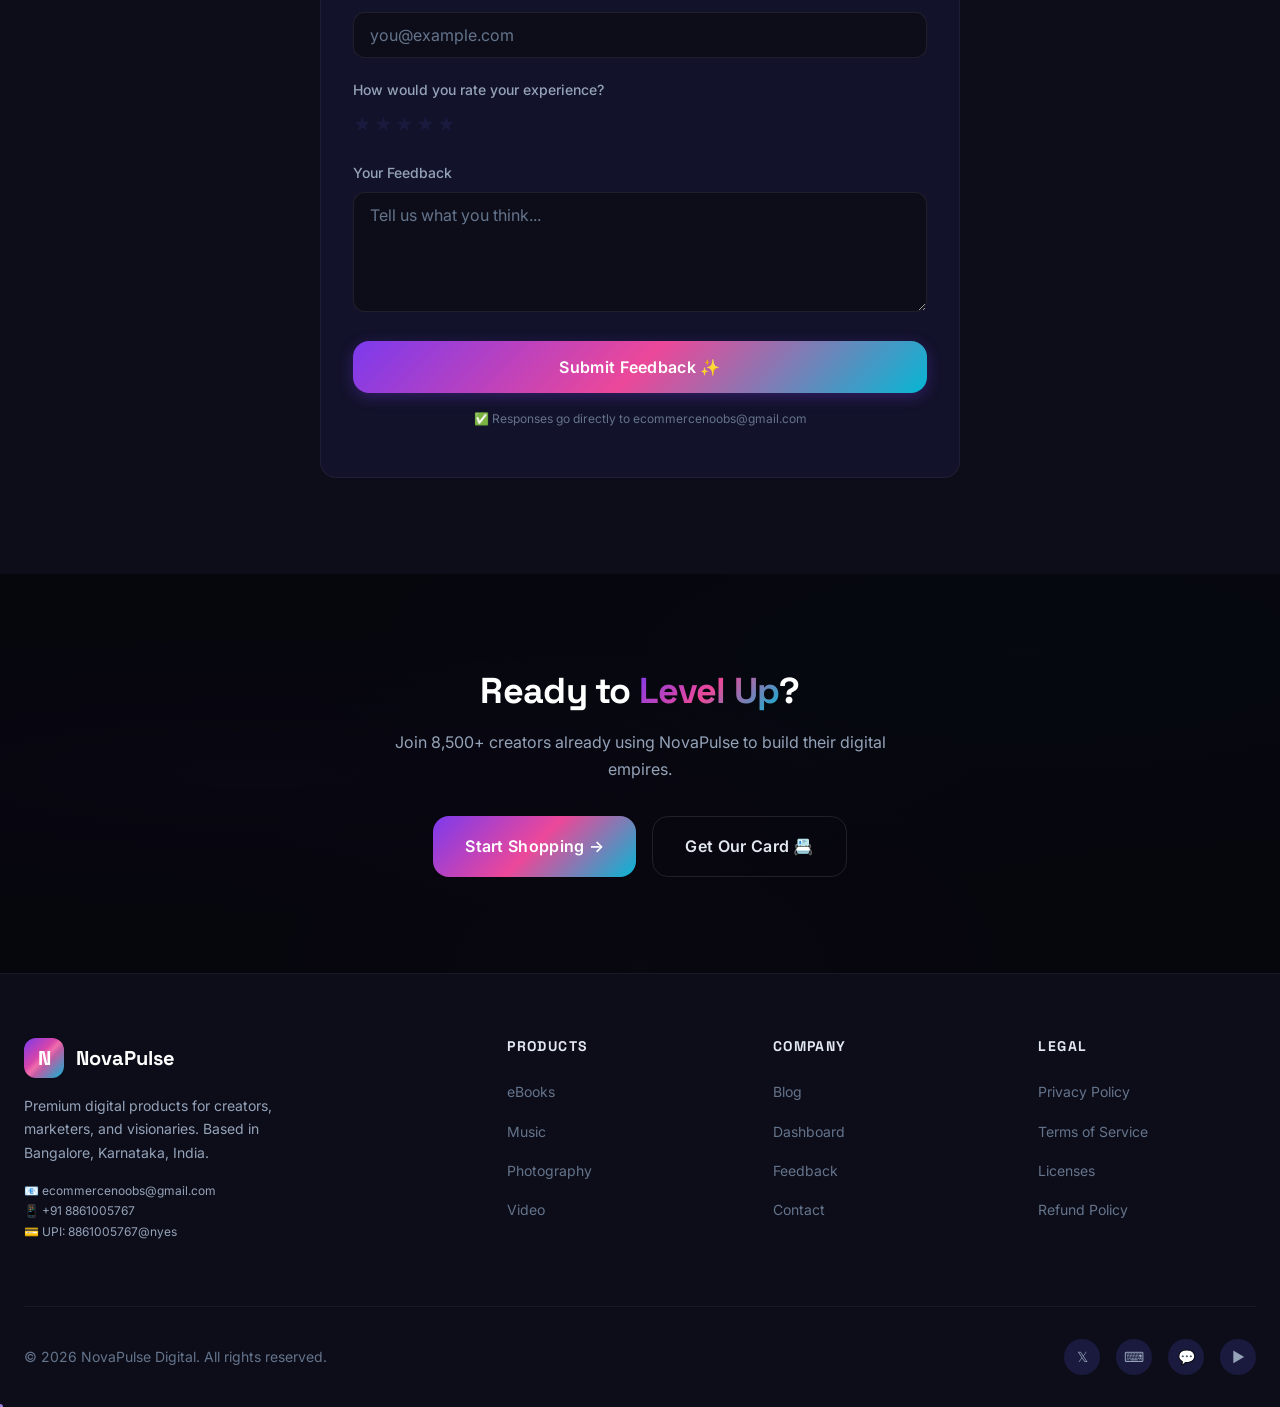
==== commit 398521c0: "Add files via upload" ====
--- a/index.html
+++ b/index.html
@@ -5,12 +5,6 @@
   <meta name="viewport" content="width=device-width, initial-scale=1.0">
   <meta name="description" content="NovaPulse Digital Studio — Premium digital products for creators. eBooks, music, photography, and video content. Ignite Your Digital Universe.">
   <title>NovaPulse Digital | Ignite Your Digital Universe</title>
-
-  <!-- PWA -->
-  <link rel="manifest" href="manifest.json">
-  <meta name="theme-color" content="#7c3aed">
-  <meta name="apple-mobile-web-app-capable" content="yes">
-  <meta name="apple-mobile-web-app-status-bar-style" content="black-translucent">
 
   <!-- Google Fonts -->
   <link rel="preconnect" href="https://fonts.googleapis.com">
